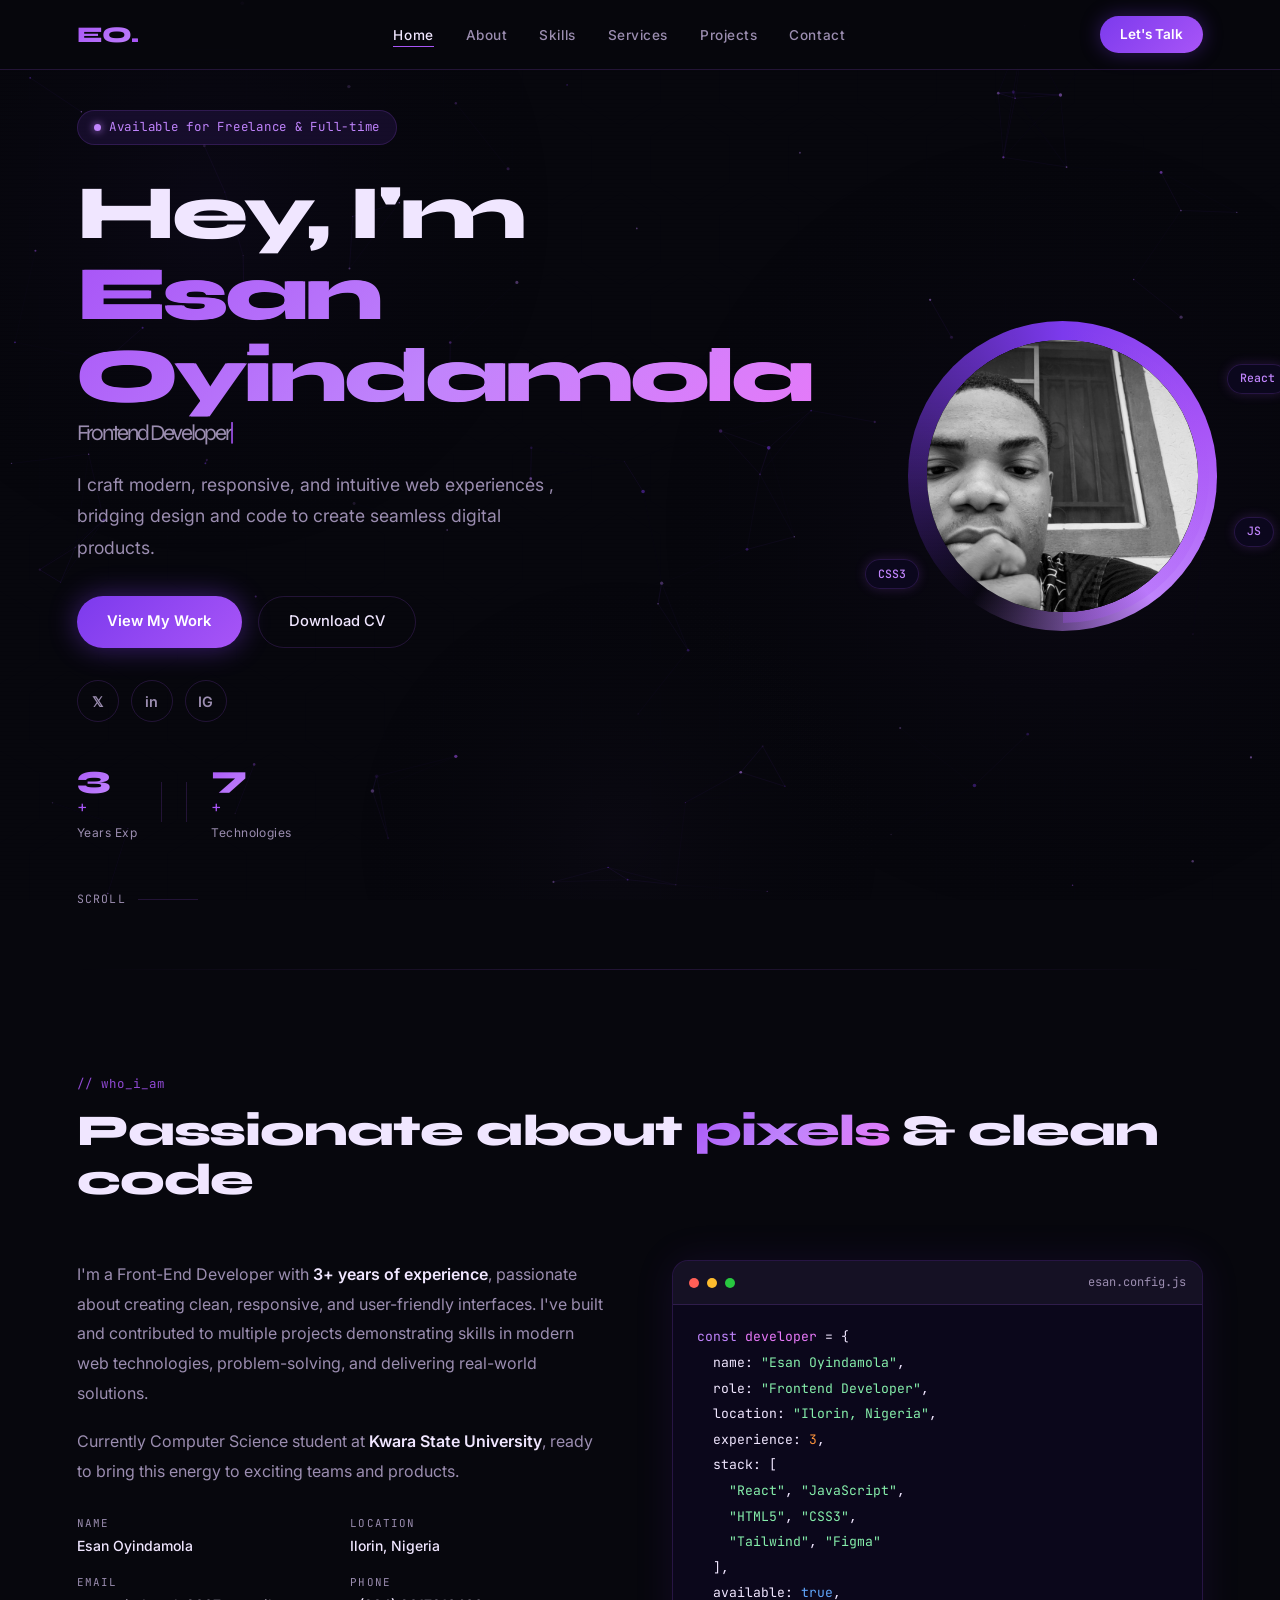
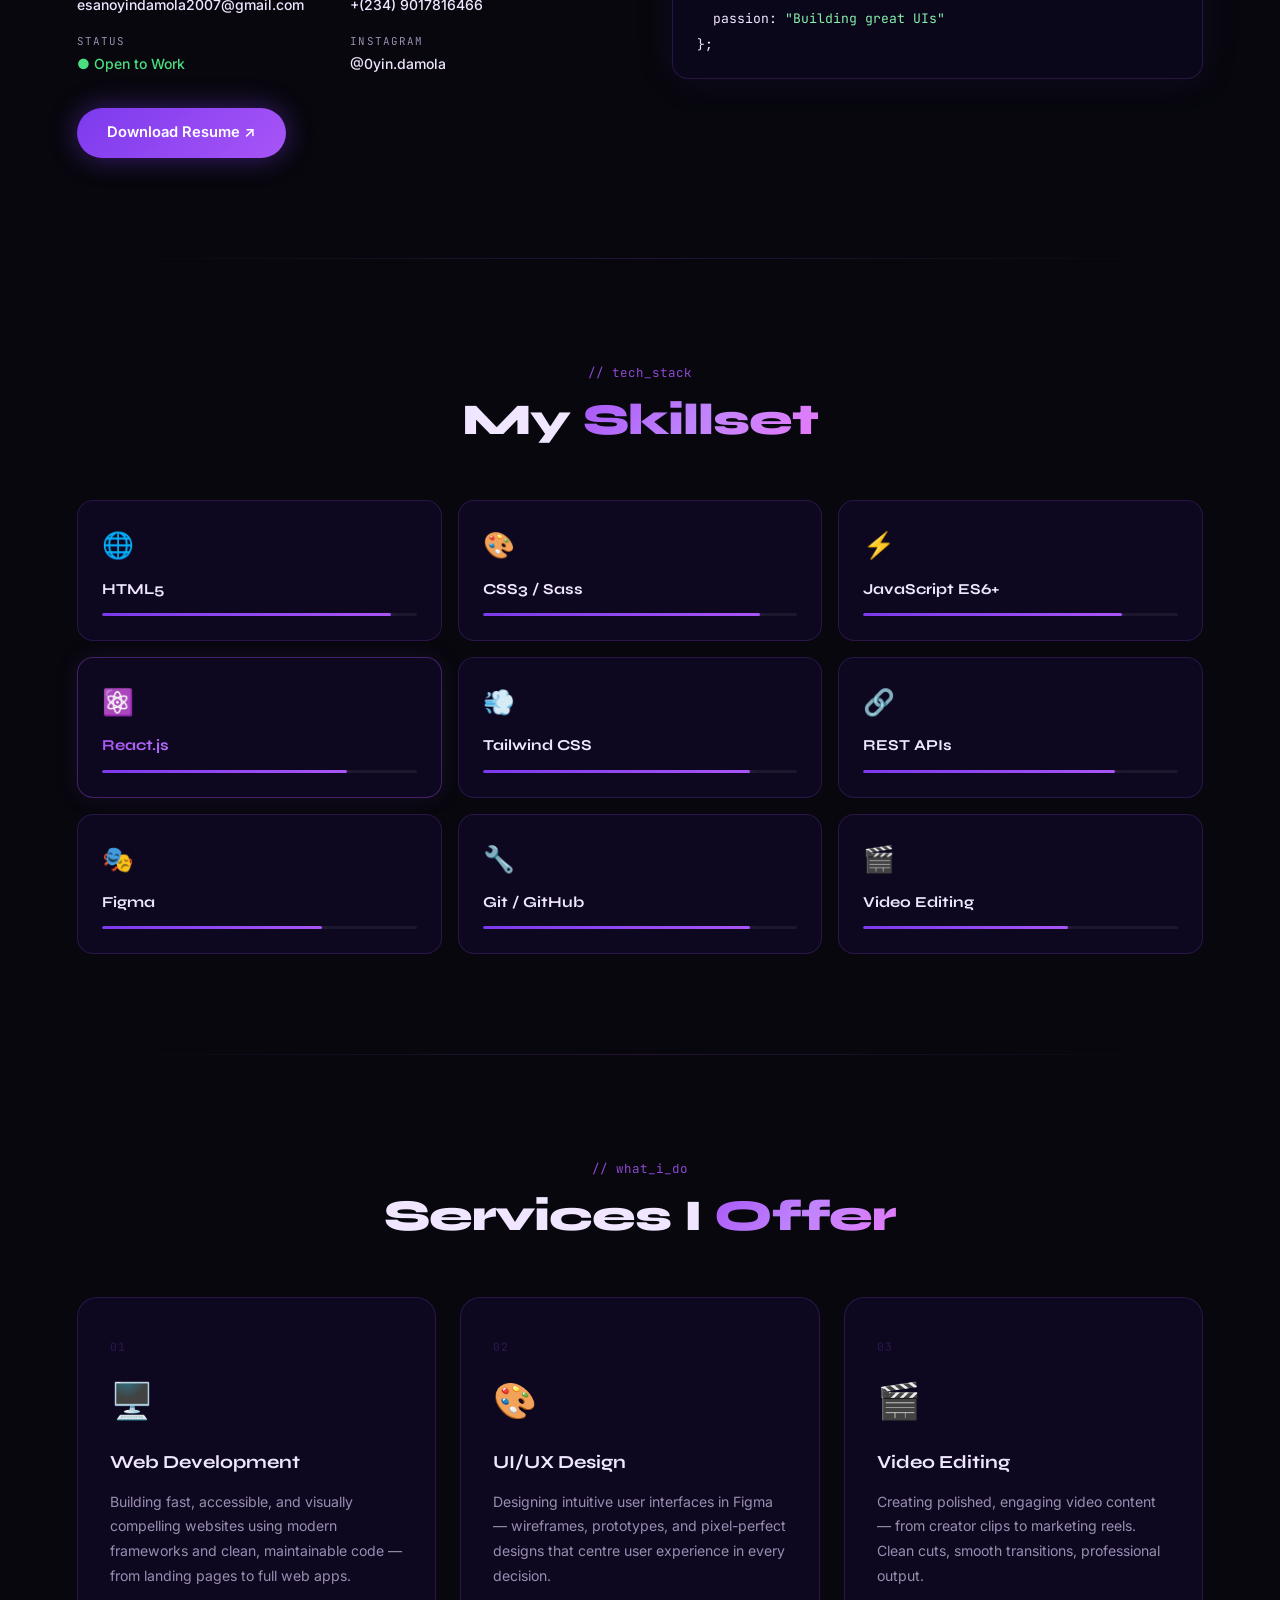
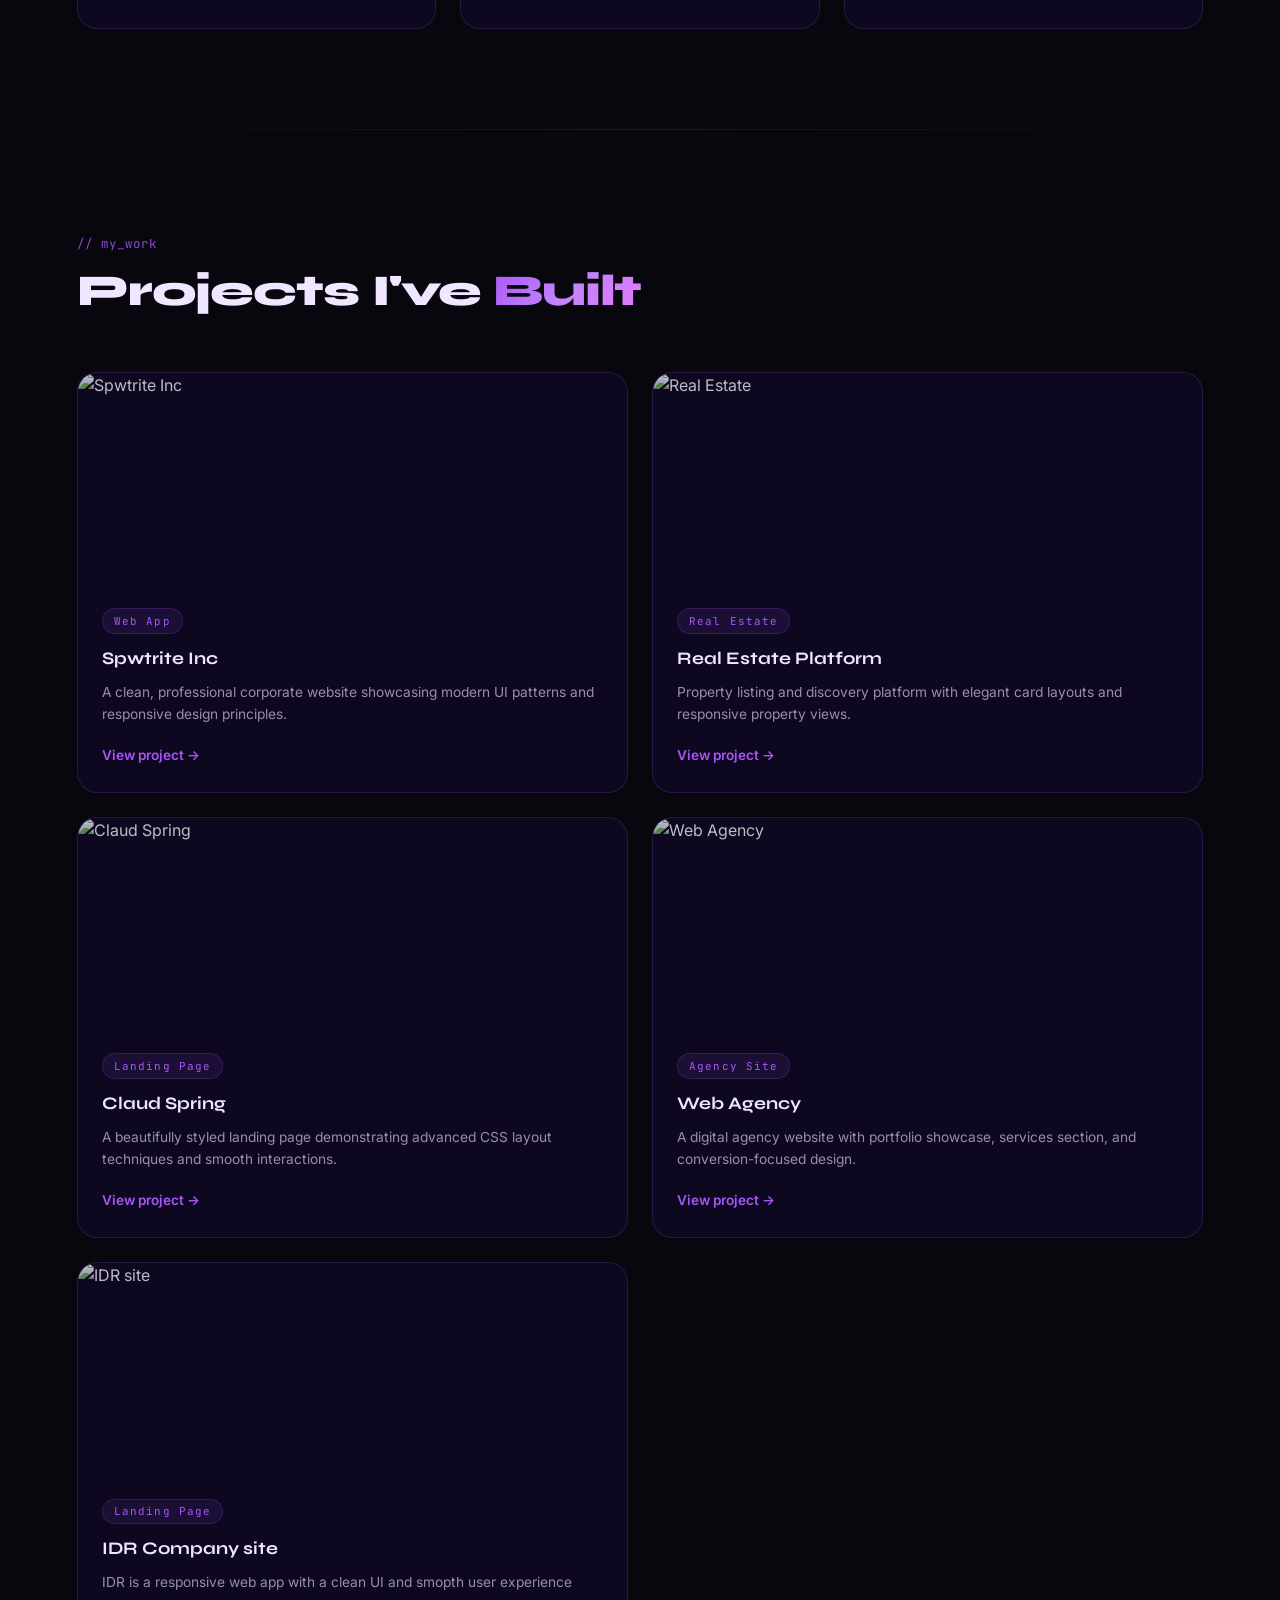
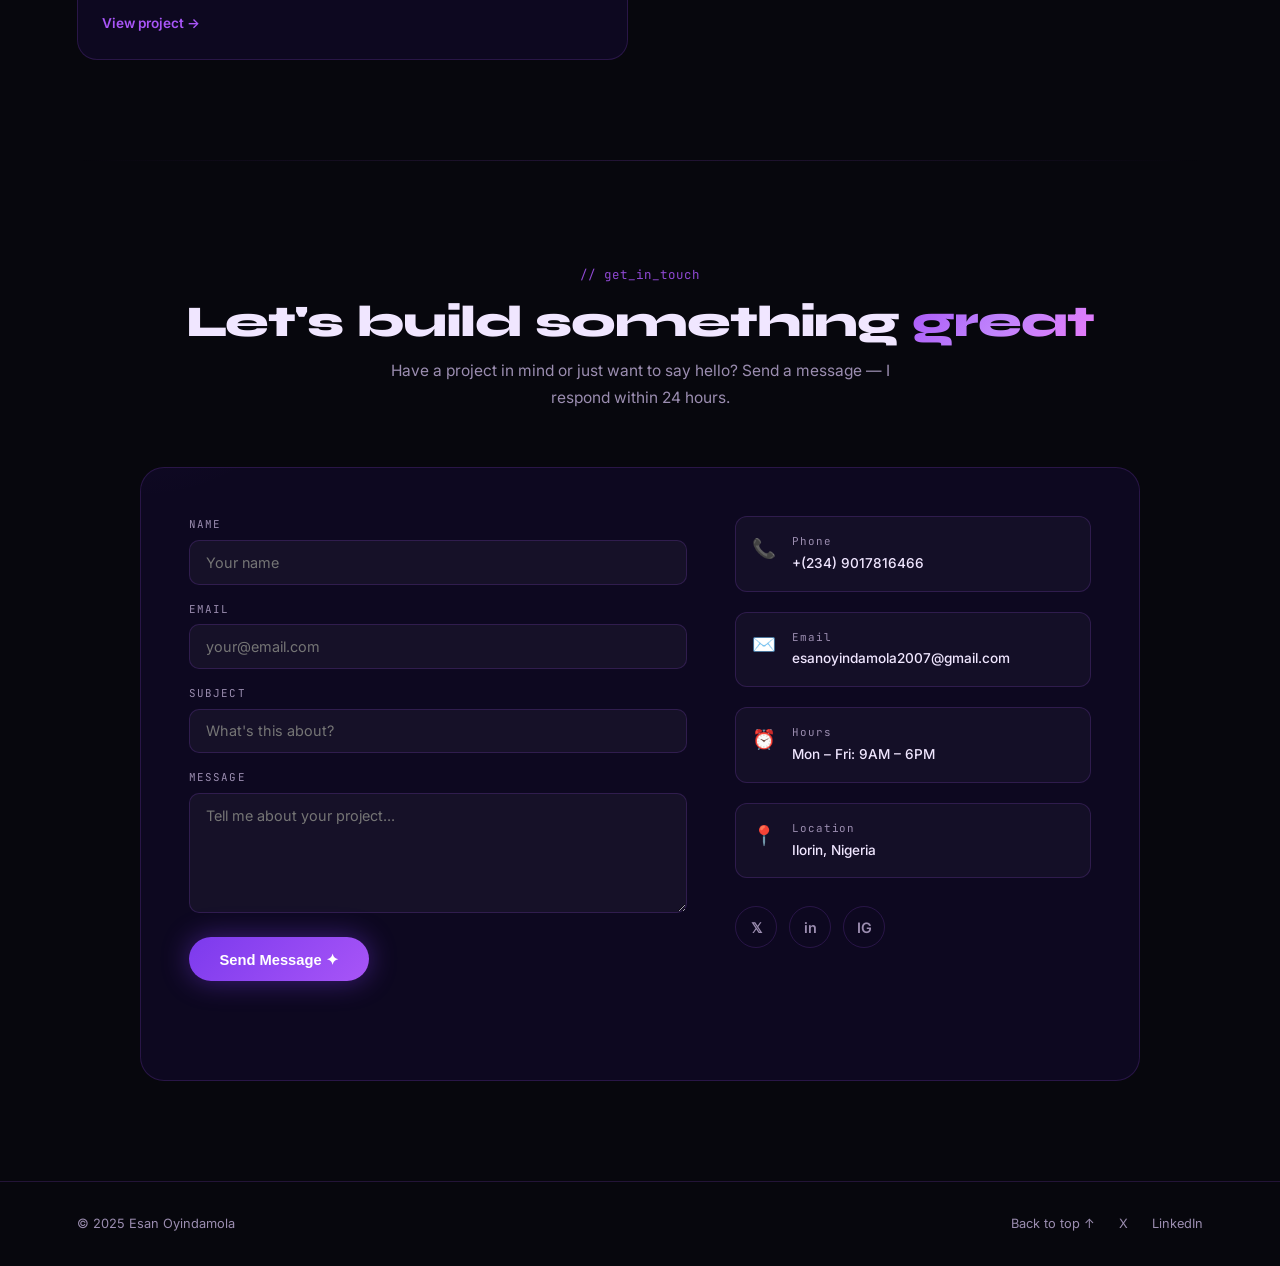
==== index.html @ 91fd8977 "Update CV download link in index.html" ====
<!DOCTYPE html>
<html lang="en">
<head>
  <meta charset="UTF-8" />
  <meta name="viewport" content="width=device-width, initial-scale=1.0, maximum-scale=1.0" />
  <title>Esan Oyindamola — Frontend Developer</title>
  <link rel="preconnect" href="https://fonts.googleapis.com" />
  <link rel="preconnect" href="https://fonts.gstatic.com" crossorigin />
  <link href="https://fonts.googleapis.com/css2?family=Syne:wght@400;600;700;800&family=Inter:wght@300;400;500;600&family=JetBrains+Mono:wght@400;500&display=swap" rel="stylesheet" />
  <link rel="stylesheet" href="style.css" />
</head>
<body>

  <!-- Cursor glow (desktop only) -->
  <div class="cursor-glow" id="cursorGlow"></div>

  <!-- Particle canvas -->
  <canvas id="bg-canvas"></canvas>

  <!-- Scanline overlay -->
  <div class="scanlines" aria-hidden="true"></div>

  <!-- ══ NAV ══ -->
  <nav id="navbar">
    <a href="#home" class="logo">EO<span class="logo-dot">.</span></a>

    <ul class="nav-links" id="navLinks">
      <li><a href="#home"     class="nav-link" data-section="home">Home</a></li>
      <li><a href="#about"    class="nav-link" data-section="about">About</a></li>
      <li><a href="#skills"   class="nav-link" data-section="skills">Skills</a></li>
      <li><a href="#services" class="nav-link" data-section="services">Services</a></li>
      <li><a href="#projects" class="nav-link" data-section="projects">Projects</a></li>
      <li><a href="#contact"  class="nav-link" data-section="contact">Contact</a></li>
    </ul>

    <a href="#contact" class="nav-cta">Let's Talk</a>

    <button class="hamburger" id="hamburger" aria-label="Toggle menu" aria-expanded="false">
      <span class="bar"></span>
      <span class="bar"></span>
      <span class="bar"></span>
    </button>
  </nav>

  <!-- Mobile menu overlay -->
  <div class="mobile-menu" id="mobileMenu" aria-hidden="true">
    <ul>
      <li><a href="#home"     class="mob-link">Home</a></li>
      <li><a href="#about"    class="mob-link">About</a></li>
      <li><a href="#skills"   class="mob-link">Skills</a></li>
      <li><a href="#services" class="mob-link">Services</a></li>
      <li><a href="#projects" class="mob-link">Projects</a></li>
      <li><a href="#contact"  class="mob-link">Contact</a></li>
    </ul>
    <a href="#contact" class="btn-primary mob-cta">Let's Talk →</a>
  </div>

  <!-- ══ HERO ══ -->
  <section id="home">
    <div class="hero-container">

      <div class="hero-left">
        <div class="hero-eyebrow">
          <span class="pulse-dot"></span>
          Available for Freelance &amp; Full-time
        </div>

        <h1 class="hero-name">
          <span class="line-wrap"><span class="slide-in">Hey, I'm</span></span>
          <span class="line-wrap">
            <span class="slide-in delay-1 gradient-text glitch" data-text="Esan Oyindamola">Esan Oyindamola</span>
          </span>
          <span class="line-wrap hero-role">
            <span class="slide-in delay-2">
              <span id="typed"></span><span class="cursor-blink">|</span>
            </span>
          </span>
        </h1>

        <p class="hero-tagline reveal">
          I craft modern, responsive, and intuitive web experiences , bridging design and code to create seamless digital products.
        </p>

        <div class="hero-actions reveal delay-3">
          <a href="#projects" class="btn-primary">View My Work</a>
          <a href="https://drive.google.com/file/d/15FwNfSYb_VCjnUqHUE1DpL2bQEZpuLX1/view?usp=drivesdk" class="btn-ghost" target="_blank" rel="noopener">Download CV</a>
        </div>

        <div class="hero-socials reveal delay-4">
          <a href="https://x.com/OyinDamola_A_?s=09"         target="_blank" rel="noopener" class="social-link" aria-label="X/Twitter">𝕏</a>
          <a href="https://www.linkedin.com/in/esan-oyindamola-5189a22b6" target="_blank" rel="noopener" class="social-link" aria-label="LinkedIn">in</a>
          <a href="https://www.instagram.com/0yin.damola"     target="_blank" rel="noopener" class="social-link" aria-label="Instagram">IG</a>
        </div>

        <div class="hero-stats reveal delay-5">
          <div class="stat"><span class="stat-num" data-target="3">0</span><sup>+</sup><span class="stat-label">Years Exp</span></div>
          <div class="stat-divider"></div>
          <!-- <div class="stat"><span class="stat-num" data-target="4">0</span><sup>+</sup><span class="stat-label">Projects</span></div> -->
          <div class="stat-divider"></div>
          <div class="stat"><span class="stat-num" data-target="7">0</span><sup>+</sup><span class="stat-label">Technologies</span></div>
        </div>
      </div>

      <!-- Photo -->
      <div class="hero-right reveal">
        <div class="photo-frame">
          <div class="ring ring-outer"></div>
          <div class="ring ring-mid"></div>
          <div class="photo-inner">
            <img src="[data-uri]" alt="Esan Oyindamola" class="hero-photo" />
          </div>
          <div class="tech-badge tb-1">React</div>
          <div class="tech-badge tb-2">JS</div>
          <div class="tech-badge tb-3">CSS3</div>
        </div>
      </div>

    </div>

    <div class="scroll-indicator">
      <span>Scroll</span>
      <div class="scroll-line"><div class="scroll-dot"></div></div>
    </div>
  </section>

  <div class="section-divider"></div>

  <!-- ══ ABOUT ══ -->
  <section id="about">
    <div class="section-header reveal">
      <span class="section-tag">// who_i_am</span>
      <h2 class="section-title">Passionate about <span class="gradient-text">pixels</span> &amp; clean code</h2>
    </div>

    <div class="about-grid">
      <div class="about-text reveal">
        <p>I'm a Front-End Developer with <strong>3+ years of experience</strong>, passionate about creating clean, responsive, and user-friendly interfaces. I've built and contributed to multiple projects demonstrating skills in modern web technologies, problem-solving, and delivering real-world solutions.</p>
        <p>Currently Computer Science student at <strong>Kwara State University</strong>, ready to bring this energy to exciting teams and products.</p>

        <div class="about-info-grid">
          <div class="info-item"><span class="info-label">NAME</span><span class="info-val">Esan Oyindamola</span></div>
          <div class="info-item"><span class="info-label">LOCATION</span><span class="info-val">Ilorin, Nigeria</span></div>
          <div class="info-item"><span class="info-label">EMAIL</span><span class="info-val">esanoyindamola2007@gmail.com</span></div>
          <div class="info-item"><span class="info-label">PHONE</span><span class="info-val">+(234) 9017816466</span></div>
          <div class="info-item"><span class="info-label">STATUS</span><span class="info-val available">● Open to Work</span></div>
          <div class="info-item"><span class="info-label">INSTAGRAM</span><span class="info-val">@0yin.damola</span></div>
        </div>

        <a href="https://drive.google.com/file/d/1UHfOCtt5PDgpLopf2ZvV9UF3SVBB6_G1/view?usp=drivesdk" class="btn-primary" target="_blank" rel="noopener" style="margin-top:2rem;display:inline-flex;">Download Resume ↗</a>
      </div>

      <div class="about-visual reveal delay-2">
        <div class="code-card">
          <div class="code-header">
            <span class="dot red"></span><span class="dot yellow"></span><span class="dot green"></span>
            <span class="code-filename">esan.config.js</span>
          </div>
          <pre class="code-body"><code><span class="c-kw">const</span> <span class="c-var">developer</span> = {
  <span class="c-key">name</span>: <span class="c-str">"Esan Oyindamola"</span>,
  <span class="c-key">role</span>: <span class="c-str">"Frontend Developer"</span>,
  <span class="c-key">location</span>: <span class="c-str">"Ilorin, Nigeria"</span>,
  <span class="c-key">experience</span>: <span class="c-num">3</span>,
  <span class="c-key">stack</span>: [
    <span class="c-str">"React"</span>, <span class="c-str">"JavaScript"</span>,
    <span class="c-str">"HTML5"</span>, <span class="c-str">"CSS3"</span>,
    <span class="c-str">"Tailwind"</span>, <span class="c-str">"Figma"</span>
  ],
  <span class="c-key">available</span>: <span class="c-bool">true</span>,
  <span class="c-key">passion</span>: <span class="c-str">"Building great UIs"</span>
};</code></pre>
        </div>
      </div>
    </div>
  </section>

  <div class="section-divider"></div>

  <!-- ══ SKILLS ══ -->
  <section id="skills">
    <div class="section-header reveal" style="text-align:center;">
      <span class="section-tag">// tech_stack</span>
      <h2 class="section-title">My <span class="gradient-text">Skillset</span></h2>
    </div>

    <div class="skills-grid">
      <div class="skill-card reveal" data-delay="0">
        <div class="skill-icon-wrap">🌐</div>
        <div class="skill-name">HTML5</div>
        <div class="skill-bar-wrap"><div class="skill-bar" data-pct="92"></div></div>
      </div>
      <div class="skill-card reveal" data-delay="1">
        <div class="skill-icon-wrap">🎨</div>
        <div class="skill-name">CSS3 / Sass</div>
        <div class="skill-bar-wrap"><div class="skill-bar" data-pct="88"></div></div>
      </div>
      <div class="skill-card reveal" data-delay="2">
        <div class="skill-icon-wrap">⚡</div>
        <div class="skill-name">JavaScript ES6+</div>
        <div class="skill-bar-wrap"><div class="skill-bar" data-pct="82"></div></div>
      </div>
      <div class="skill-card reveal featured-skill" data-delay="3">
        <div class="skill-icon-wrap">⚛️</div>
        <div class="skill-name gradient-text">React.js</div>
        <div class="skill-bar-wrap"><div class="skill-bar" data-pct="78"></div></div>
      </div>
      <div class="skill-card reveal" data-delay="4">
        <div class="skill-icon-wrap">💨</div>
        <div class="skill-name">Tailwind CSS</div>
        <div class="skill-bar-wrap"><div class="skill-bar" data-pct="85"></div></div>
      </div>
      <div class="skill-card reveal" data-delay="5">
        <div class="skill-icon-wrap">🔗</div>
        <div class="skill-name">REST APIs</div>
        <div class="skill-bar-wrap"><div class="skill-bar" data-pct="80"></div></div>
      </div>
      <div class="skill-card reveal" data-delay="6">
        <div class="skill-icon-wrap">🎭</div>
        <div class="skill-name">Figma</div>
        <div class="skill-bar-wrap"><div class="skill-bar" data-pct="70"></div></div>
      </div>
      <div class="skill-card reveal" data-delay="7">
        <div class="skill-icon-wrap">🔧</div>
        <div class="skill-name">Git / GitHub</div>
        <div class="skill-bar-wrap"><div class="skill-bar" data-pct="85"></div></div>
      </div>
      <div class="skill-card reveal" data-delay="8">
        <div class="skill-icon-wrap">🎬</div>
        <div class="skill-name">Video Editing</div>
        <div class="skill-bar-wrap"><div class="skill-bar" data-pct="65"></div></div>
      </div>
    </div>
  </section>

  <div class="section-divider"></div>

  <!-- ══ SERVICES ══ -->
  <section id="services">
    <div class="section-header reveal" style="text-align:center;">
      <span class="section-tag">// what_i_do</span>
      <h2 class="section-title">Services I <span class="gradient-text">Offer</span></h2>
    </div>

    <div class="services-grid">
      <div class="service-card reveal">
        <div class="service-num">01</div>
        <div class="service-icon">🖥️</div>
        <h3>Web Development</h3>
        <p>Building fast, accessible, and visually compelling websites using modern frameworks and clean, maintainable code — from landing pages to full web apps.</p>
        <div class="service-line"></div>
      </div>
      <div class="service-card reveal delay-1">
        <div class="service-num">02</div>
        <div class="service-icon">🎨</div>
        <h3>UI/UX Design</h3>
        <p>Designing intuitive user interfaces in Figma — wireframes, prototypes, and pixel-perfect designs that centre user experience in every decision.</p>
        <div class="service-line"></div>
      </div>
      <div class="service-card reveal delay-2">
        <div class="service-num">03</div>
        <div class="service-icon">🎬</div>
        <h3>Video Editing</h3>
        <p>Creating polished, engaging video content — from creator clips to marketing reels. Clean cuts, smooth transitions, professional output.</p>
        <div class="service-line"></div>
      </div>
    </div>
  </section>

  <div class="section-divider"></div>

  <!-- ══ PROJECTS ══ -->
  <section id="projects">
    <div class="section-header reveal">
      <span class="section-tag">// my_work</span>
      <h2 class="section-title">Projects I've <span class="gradient-text">Built</span></h2>
    </div>

    <div class="projects-grid">
      <div class="project-card reveal">
        <div class="project-img-wrap">
          <img src="https://esanoyindamola-me.vercel.app/assests/projec1.png" alt="Spwtrite Inc" loading="lazy" />
          <div class="project-overlay">
            <a href="https://spwtrite-inc-fq8q.vercel.app/" target="_blank" rel="noopener" class="overlay-btn">View Live ↗</a>
          </div>
        </div>
        <div class="project-body">
          <span class="project-tag">Web App</span>
          <h3>Spwtrite Inc</h3>
          <p>A clean, professional corporate website showcasing modern UI patterns and responsive design principles.</p>
          <a href="https://spwtrite-inc-fq8q.vercel.app/" target="_blank" rel="noopener" class="project-link">View project →</a>
        </div>
      </div>

      <div class="project-card reveal delay-1">
        <div class="project-img-wrap">
          <img src="https://esanoyindamola-me.vercel.app/assests/projecr2.png" alt="Real Estate" loading="lazy" />
          <div class="project-overlay">
            <a href="https://realestate-lac-delta.vercel.app/" target="_blank" rel="noopener" class="overlay-btn">View Live ↗</a>
          </div>
        </div>
        <div class="project-body">
          <span class="project-tag">Real Estate</span>
          <h3>Real Estate Platform</h3>
          <p>Property listing and discovery platform with elegant card layouts and responsive property views.</p>
          <a href="https://realestate-lac-delta.vercel.app/" target="_blank" rel="noopener" class="project-link">View project →</a>
        </div>
      </div>

      <div class="project-card reveal">
        <div class="project-img-wrap">
          <img src="https://esanoyindamola-me.vercel.app/assests/project3.png" alt="Claud Spring" loading="lazy" />
          <div class="project-overlay">
            <a href="https://claud-spring.vercel.app/" target="_blank" rel="noopener" class="overlay-btn">View Live ↗</a>
          </div>
        </div>
        <div class="project-body">
          <span class="project-tag">Landing Page</span>
          <h3>Claud Spring</h3>
          <p>A beautifully styled landing page demonstrating advanced CSS layout techniques and smooth interactions.</p>
          <a href="https://claud-spring.vercel.app/" target="_blank" rel="noopener" class="project-link">View project →</a>
        </div>
      </div>

      <div class="project-card reveal delay-1">
        <div class="project-img-wrap">
          <img src="https://esanoyindamola-me.vercel.app/assests/project4.png" alt="Web Agency" loading="lazy" />
          <div class="project-overlay">
            <a href="https://web-agency-dev.vercel.app/" target="_blank" rel="noopener" class="overlay-btn">View Live ↗</a>
          </div>
        </div>
        <div class="project-body">
          <span class="project-tag">Agency Site</span>
          <h3>Web Agency</h3>
          <p>A digital agency website with portfolio showcase, services section, and conversion-focused design.</p>
          <a href="https://web-agency-dev.vercel.app/" target="_blank" rel="noopener" class="project-link">View project →</a>
        </div>
      </div>

         <div class="project-card reveal">
        <div class="project-img-wrap">
          <img src="https://esanoyindamola-me.vercel.app/assests/project5.png" alt="IDR site" loading="lazy" />
          <div class="project-overlay">
            <a href="https://idr-site-three.vercel.app/" target="_blank" rel="noopener" class="overlay-btn">View Live ↗</a>
          </div>
        </div>
        <div class="project-body">
          <span class="project-tag">Landing Page</span>
          <h3>IDR Company site</h3>
          <p>IDR is a responsive web app with a clean UI and smopth user experience</p>
          <a href="https://idr-site-three.vercel.app/" target="_blank" rel="noopener" class="project-link">View project →</a>
        </div>
      </div>
    </div>
  </section>

  <div class="section-divider"></div>

  <!-- ══ CONTACT ══ -->
  <section id="contact">
    <div class="contact-wrap">
      <div class="section-header reveal" style="text-align:center;">
        <span class="section-tag">// get_in_touch</span>
        <h2 class="section-title">Let's build something <span class="gradient-text">great</span></h2>
        <p class="section-sub">Have a project in mind or just want to say hello? Send a message — I respond within 24 hours.</p>
      </div>

      <div class="contact-grid reveal">
        <form id="contactForm" class="contact-form-wrap" novalidate>

          <div class="form-group">
            <label for="c-name">NAME</label>
            <input id="c-name" name="name" type="text" placeholder="Your name" required />
          </div>
          <div class="form-group">
            <label for="c-email">EMAIL</label>
            <input id="c-email" name="email" type="email" placeholder="your@email.com" required />
          </div>
          <div class="form-group">
            <label for="c-subject">SUBJECT</label>
            <input id="c-subject" name="subject" type="text" placeholder="What's this about?" />
          </div>
          <div class="form-group">
            <label for="c-msg">MESSAGE</label>
            <textarea id="c-msg" name="message" placeholder="Tell me about your project..." required></textarea>
          </div>
          <button type="submit" class="btn-primary send-btn" id="sendBtn">Send Message ✦</button>
          <p class="form-status" id="formStatus" aria-live="polite"></p>
        </form>

        <div class="contact-info-wrap">
          <div class="contact-item">
            <div class="contact-icon">📞</div>
            <div><span class="ci-label">Phone</span><span class="ci-val">+(234) 9017816466</span></div>
          </div>
          <div class="contact-item">
            <div class="contact-icon">✉️</div>
            <div><span class="ci-label">Email</span><span class="ci-val">esanoyindamola2007@gmail.com</span></div>
          </div>
          <div class="contact-item">
            <div class="contact-icon">⏰</div>
            <div><span class="ci-label">Hours</span><span class="ci-val">Mon – Fri: 9AM – 6PM</span></div>
          </div>
          <div class="contact-item">
            <div class="contact-icon">📍</div>
            <div><span class="ci-label">Location</span><span class="ci-val">Ilorin, Nigeria</span></div>
          </div>

          <div class="contact-socials">
            <a href="https://x.com/OyinDamola_A_?s=09"         target="_blank" rel="noopener" class="social-link">𝕏</a>
            <a href="https://www.linkedin.com/in/esan-oyindamola-5189a22b6" target="_blank" rel="noopener" class="social-link">in</a>
            <a href="https://www.instagram.com/0yin.damola"     target="_blank" rel="noopener" class="social-link">IG</a>
          </div>
        </div>
      </div>
    </div>
  </section>

  <!-- ══ FOOTER ══ -->
  <footer>
    <p class="footer-copy">© 2025 Esan Oyindamola</p>
    <div class="footer-links">
      <a href="#home">Back to top ↑</a>
      <a href="https://x.com/OyinDamola_A_?s=09" target="_blank" rel="noopener">X</a>
      <a href="https://www.linkedin.com/in/esan-oyindamola-5189a22b6" target="_blank" rel="noopener">LinkedIn</a>
    </div>
  </footer>

  <script src="app.js"></script>

  <!-- EmailJS -->
  <script src="https://cdn.jsdelivr.net/npm/@emailjs/browser@4/dist/email.min.js"></script>
  <script>
    emailjs.init('TqVV8-10M2f_ipko0');

    document.getElementById('contactForm').addEventListener('submit', async function(e) {
      e.preventDefault();

      const btn    = document.getElementById('sendBtn');
      const status = document.getElementById('formStatus');

      const name    = this.querySelector('[name="name"]').value.trim();
      const email   = this.querySelector('[name="email"]').value.trim();
      const subject = this.querySelector('[name="subject"]').value.trim();
      const message = this.querySelector('[name="message"]').value.trim();

      if (!name || !email || !message) {
        status.textContent = 'Please fill in your name, email, and message.';
        status.style.color = '#f87171';
        return;
      }

      btn.textContent = 'Sending...';
      btn.disabled = true;
      status.textContent = '';

      try {
        await emailjs.send('service_843yd1m', 'template_bbz9e2z', {
          from_name:  name,
          from_email: email,
          subject:    subject || 'No subject',
          message:    message,
          reply_to:   email,
        });

        btn.textContent = 'Sent \u2713';
        btn.style.background = 'linear-gradient(135deg, #16a34a, #15803d)';
        btn.style.boxShadow  = '0 0 20px rgba(22,163,74,0.4)';
        status.textContent = 'Message sent! I will get back to you within 24 hours.';
        status.style.color = '#4ade80';
        this.reset();

      } catch (err) {
        console.error(err);
        btn.textContent = 'Send Message';
        btn.disabled = false;
        status.textContent = 'Failed to send. Please email me directly at esanoyindamola2007@gmail.com';
        status.style.color = '#f87171';
      }
    });
  </script>
</body>
</html>
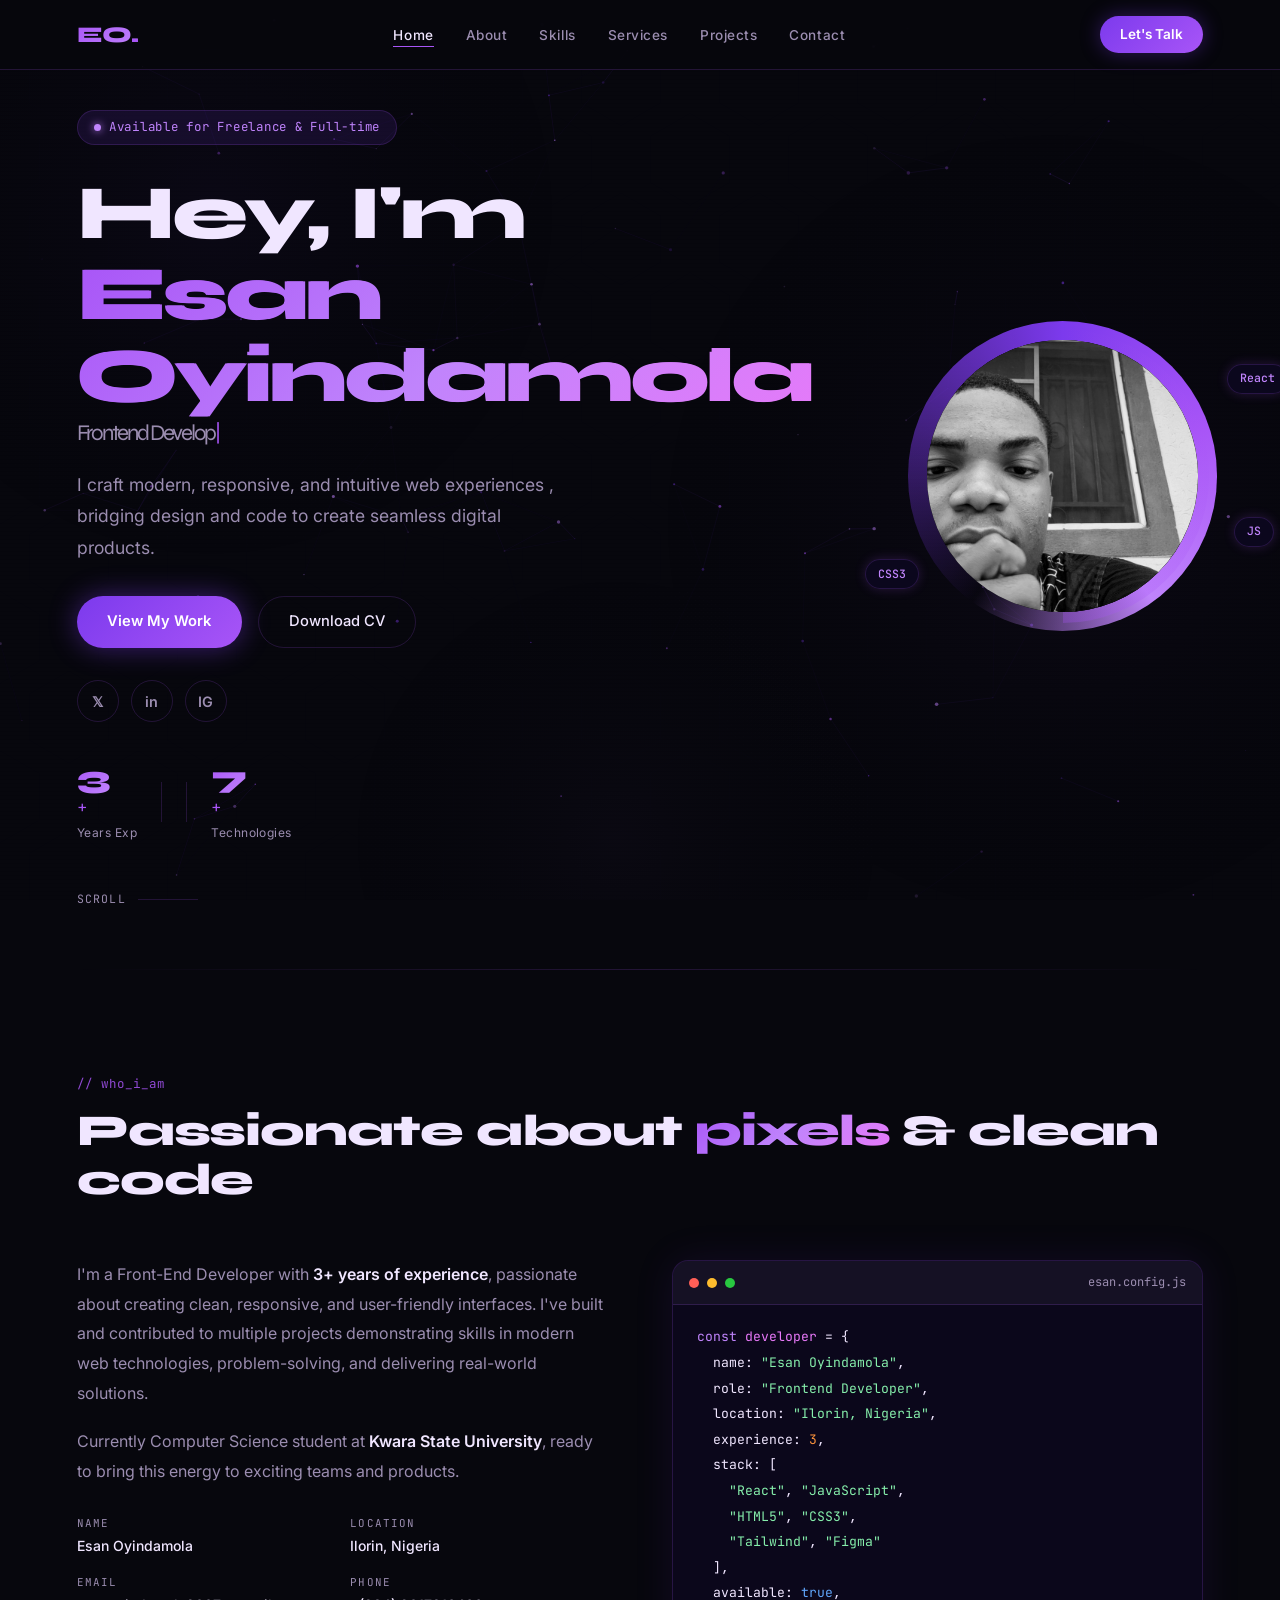
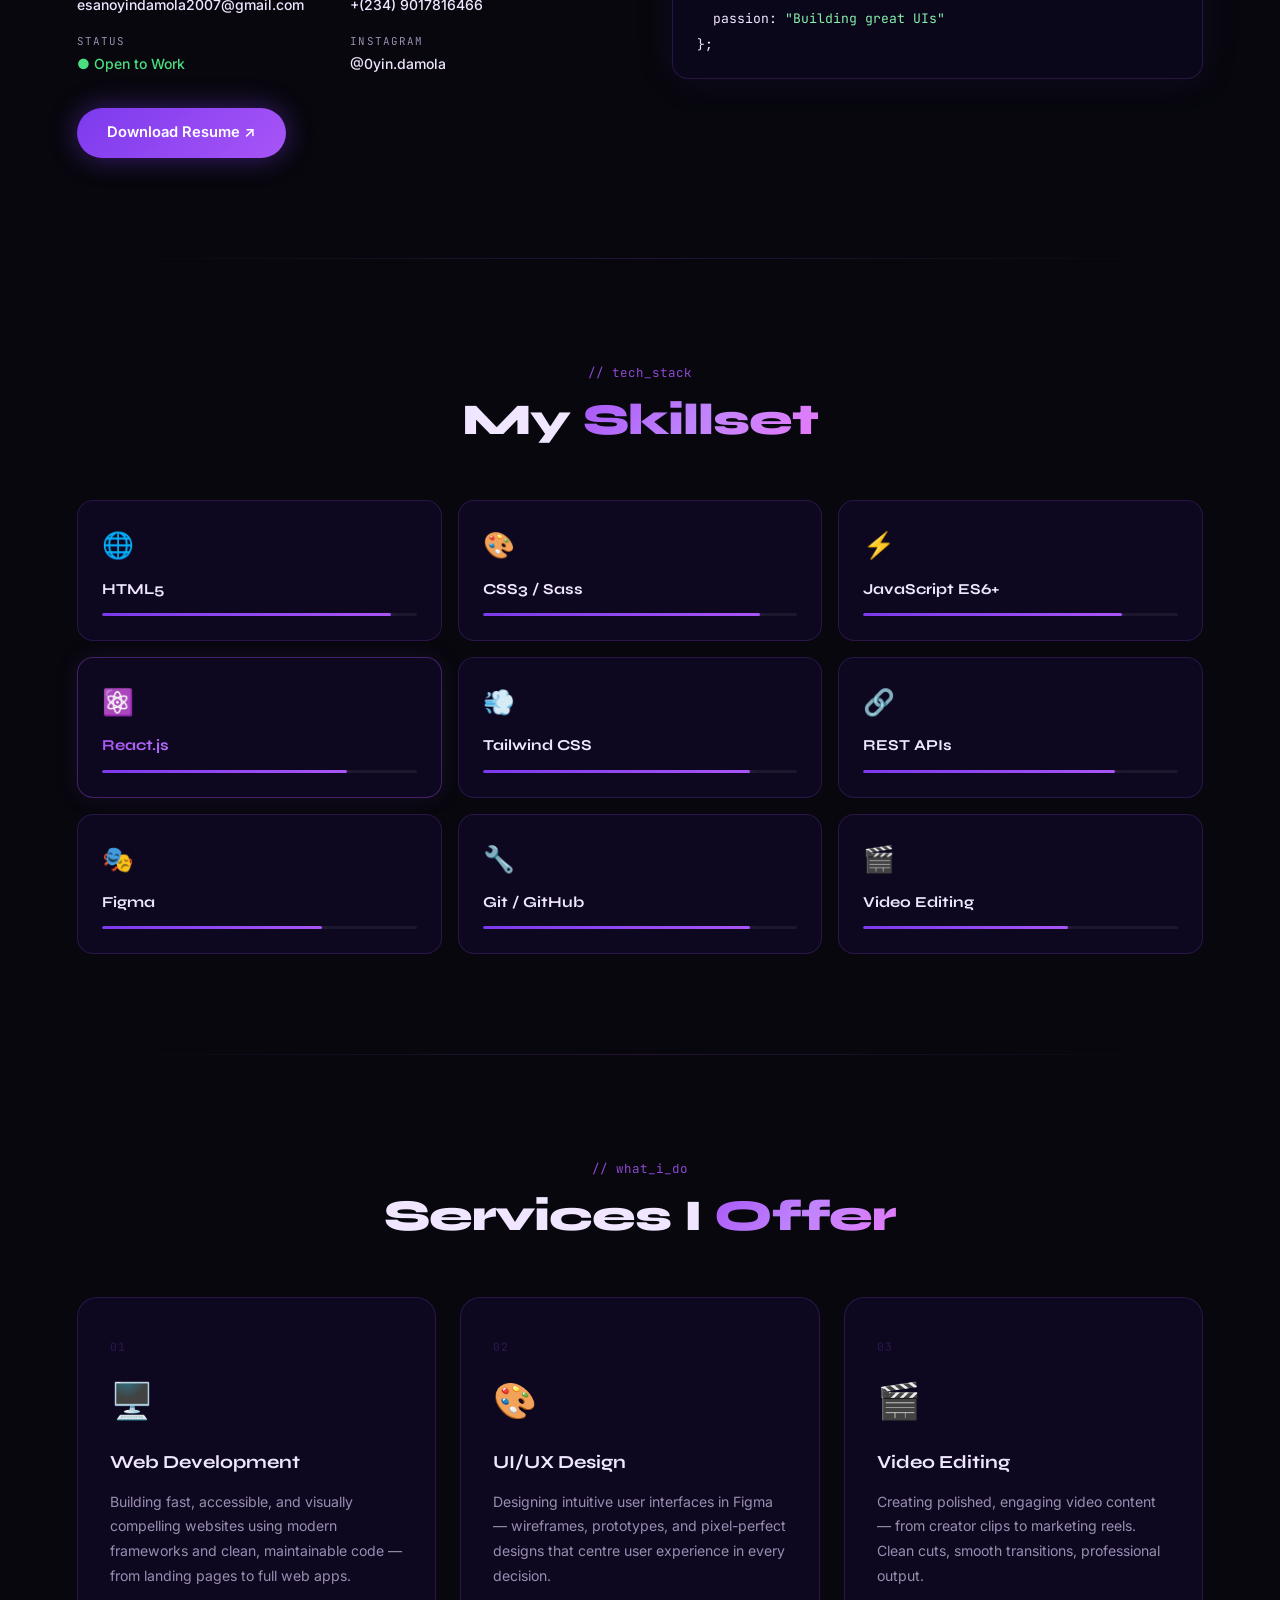
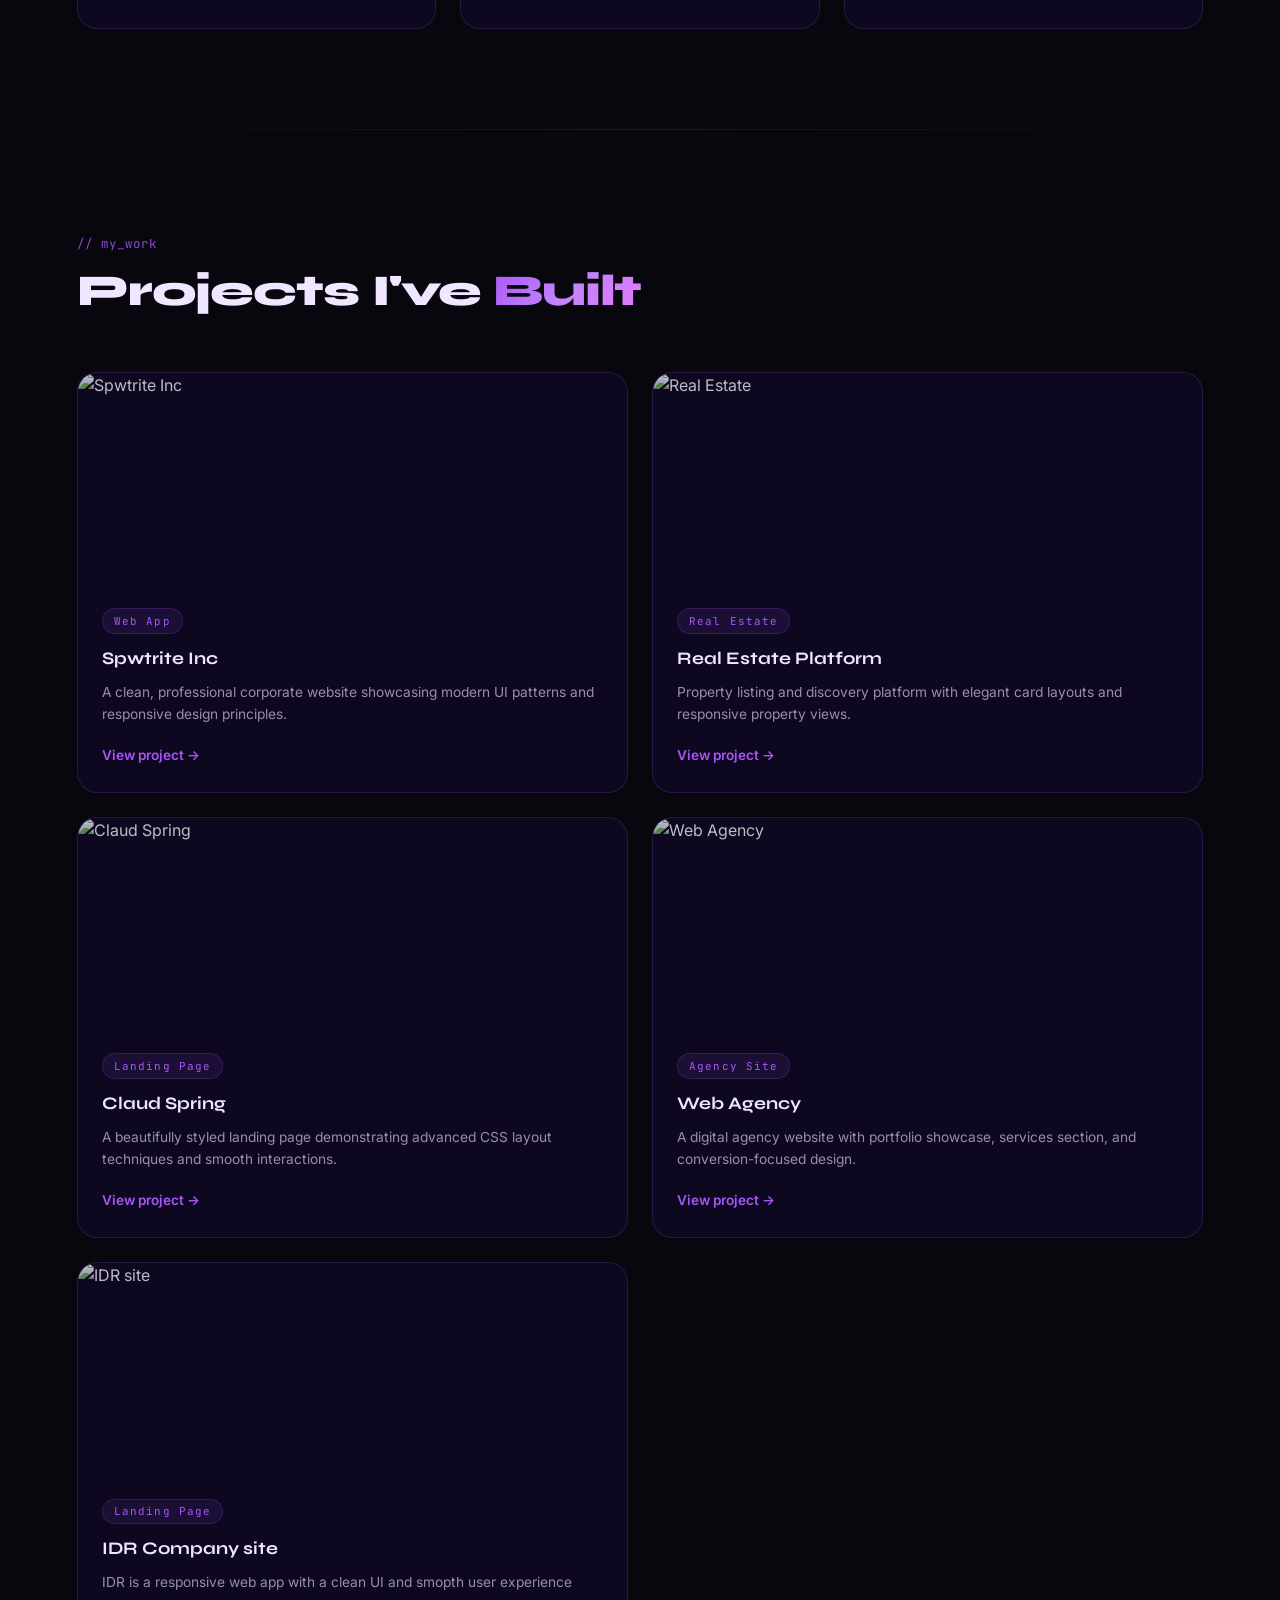
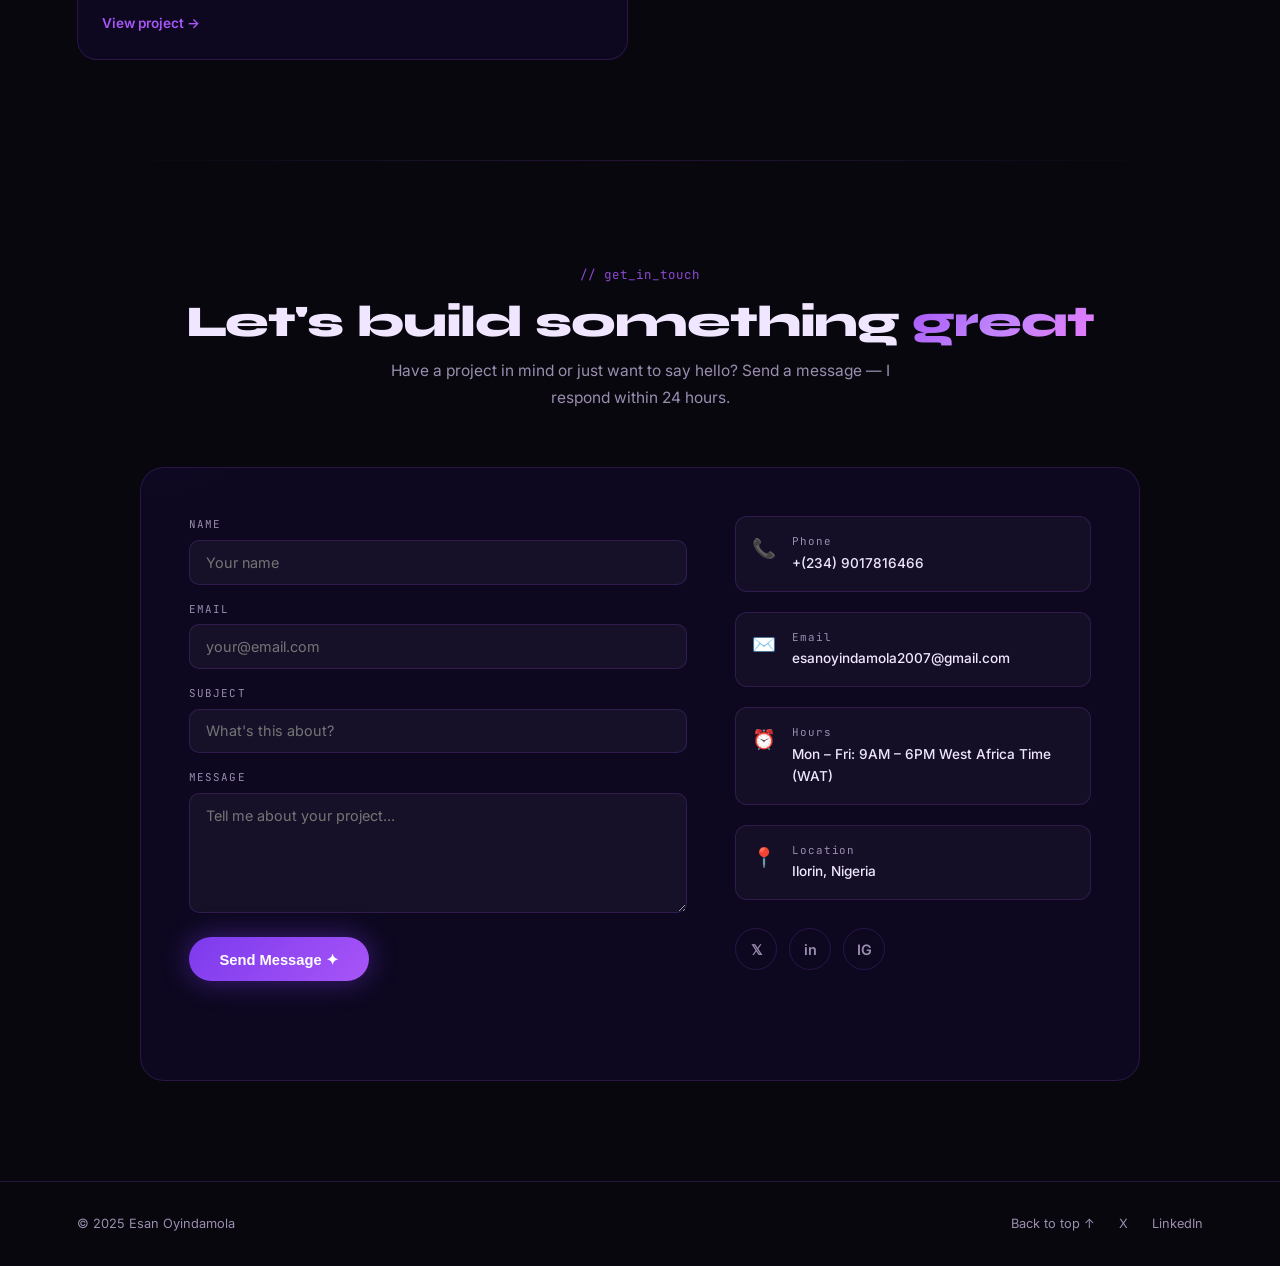
==== commit 6673db7f: "Add time zone to business hours in contact info Updated business hours to include time zone informat" ====
--- a/index.html
+++ b/index.html
@@ -397,7 +397,7 @@
           </div>
           <div class="contact-item">
             <div class="contact-icon">⏰</div>
-            <div><span class="ci-label">Hours</span><span class="ci-val">Mon – Fri: 9AM – 6PM</span></div>
+            <div><span class="ci-label">Hours</span><span class="ci-val">Mon – Fri: 9AM – 6PM West Africa Time (WAT)</span></div>
           </div>
           <div class="contact-item">
             <div class="contact-icon">📍</div>
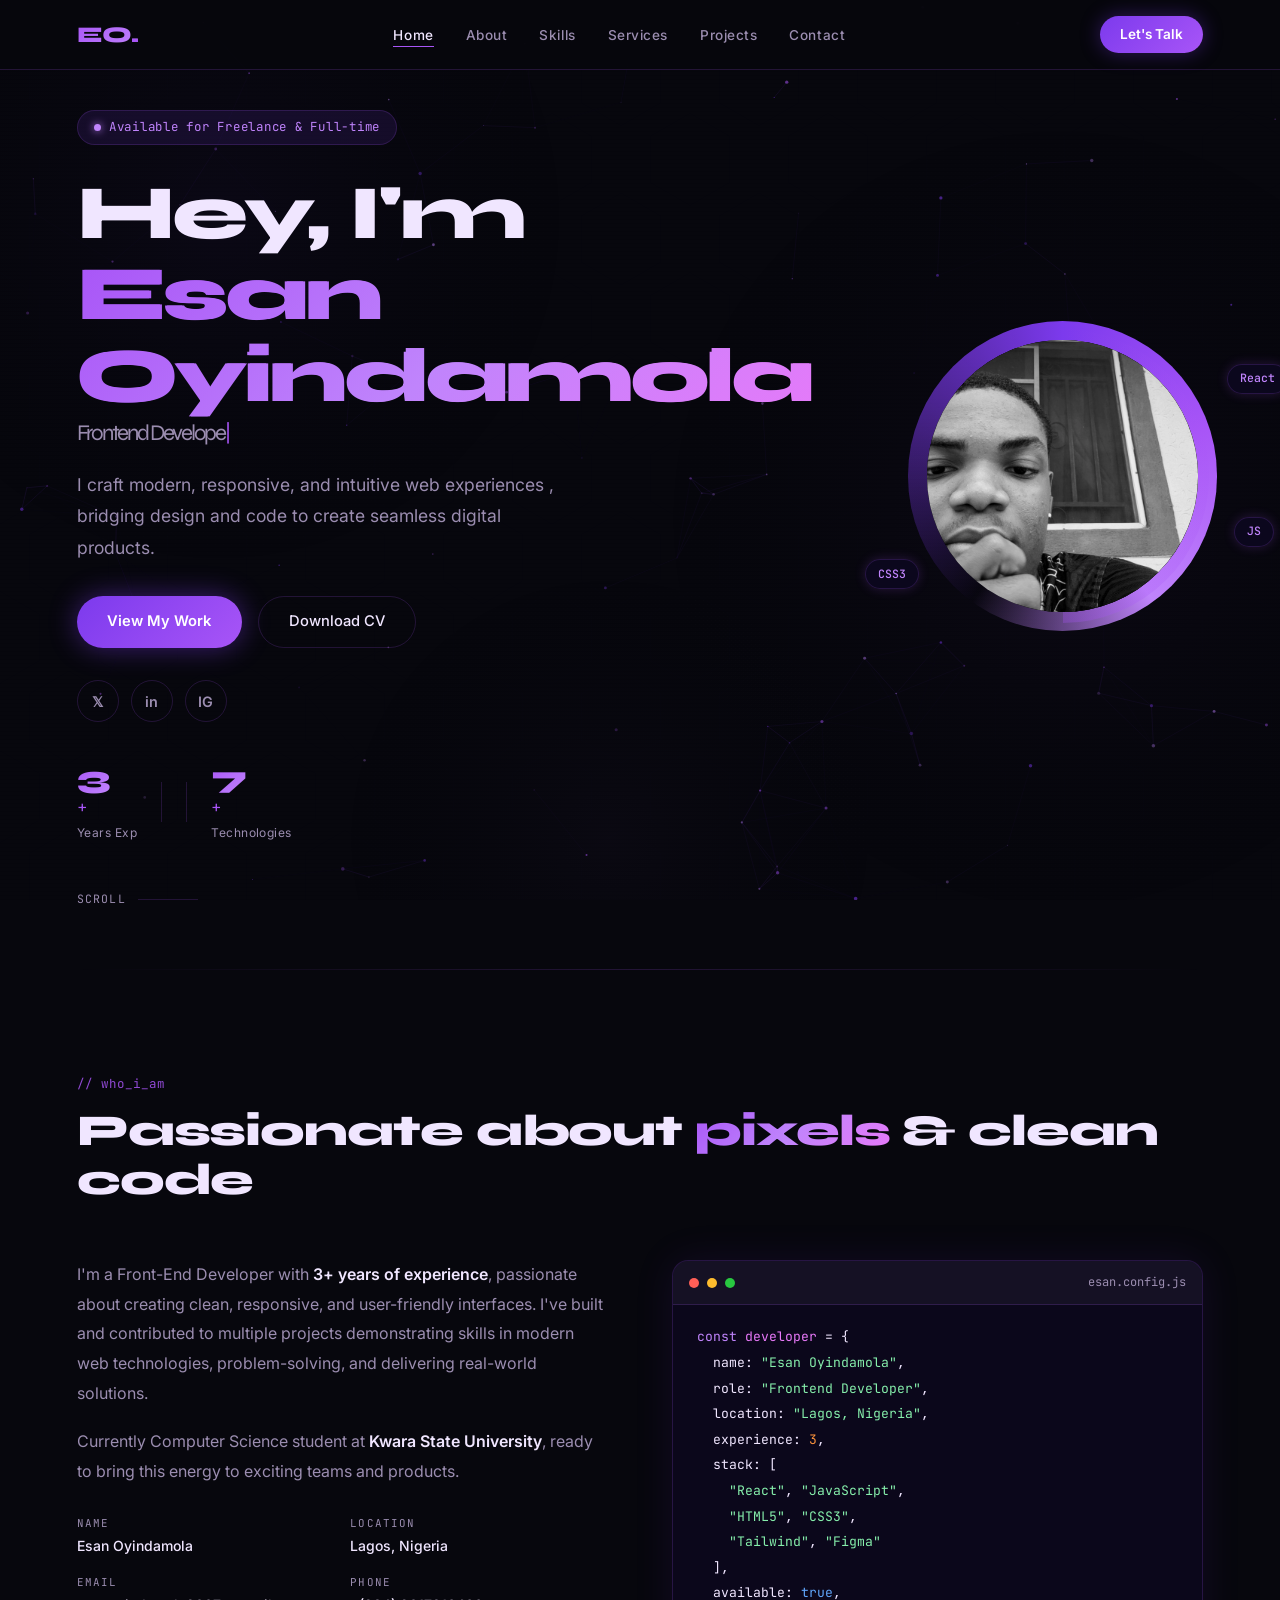
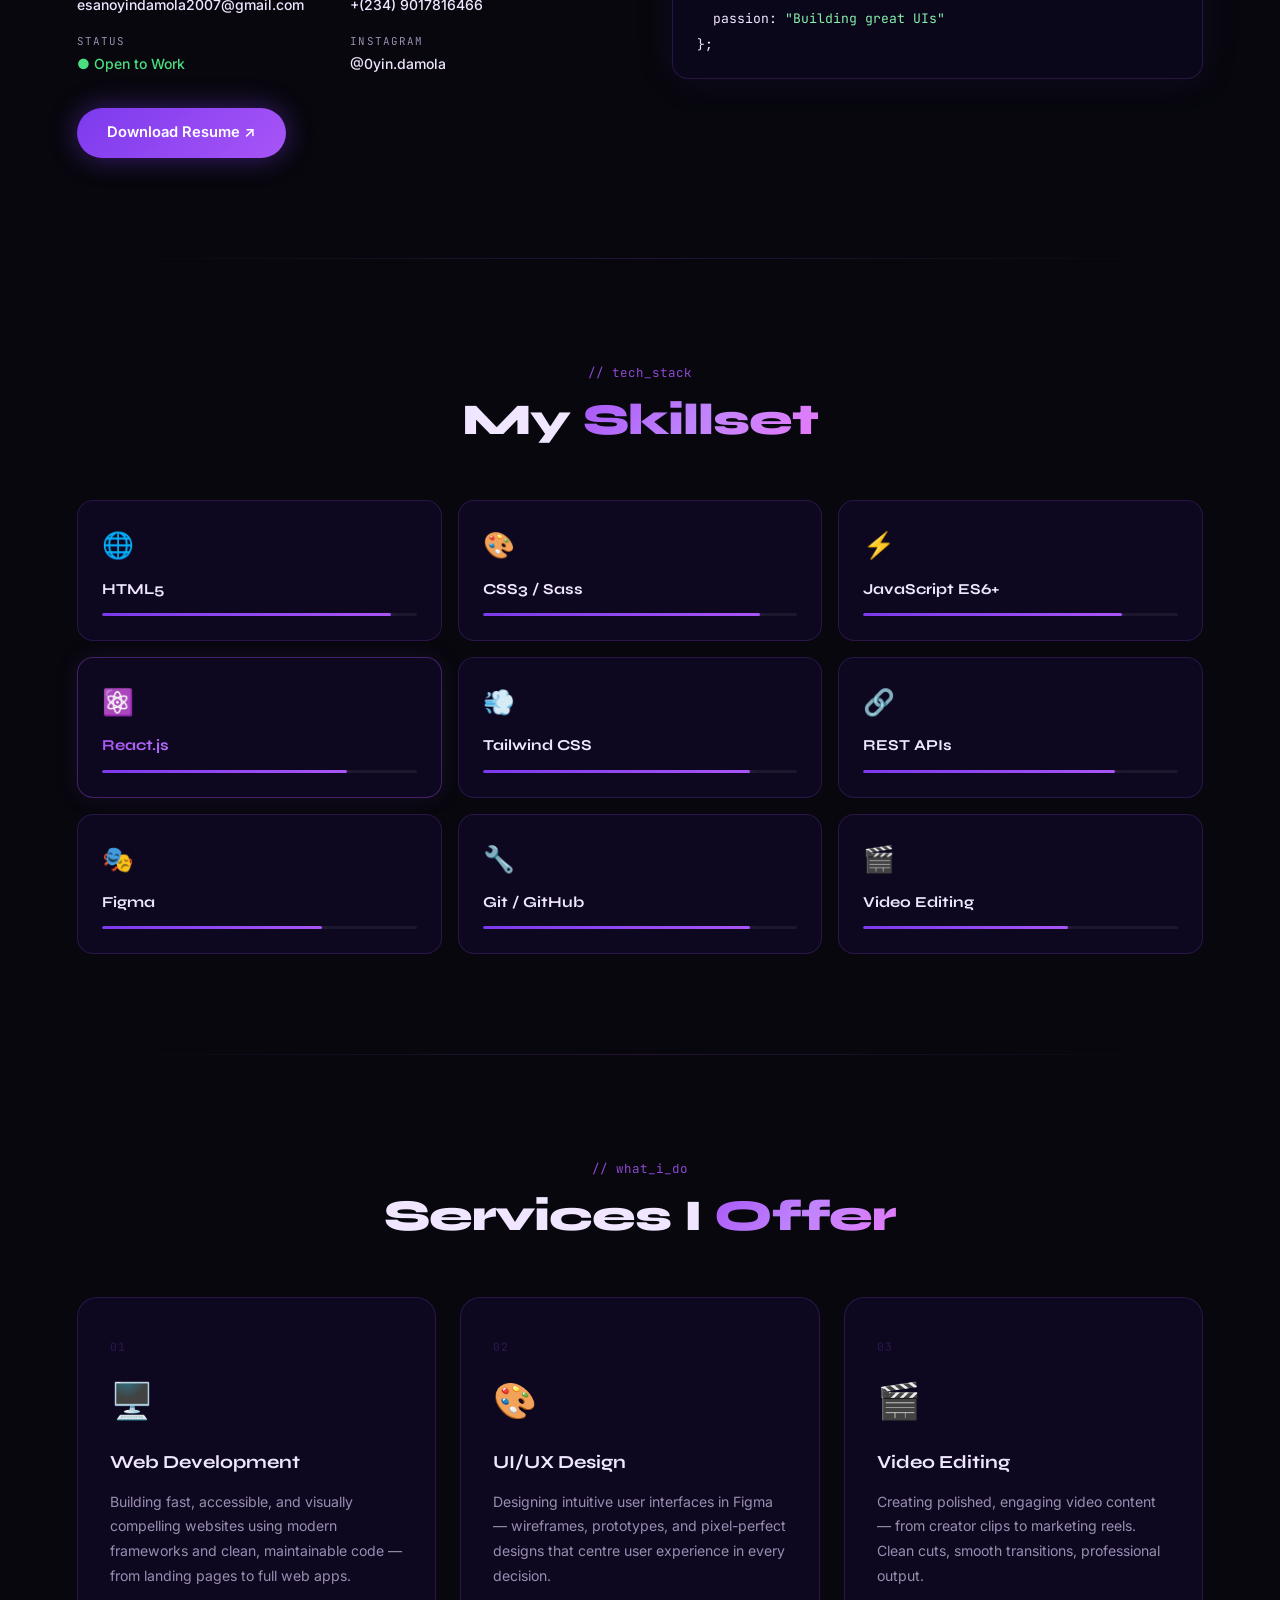
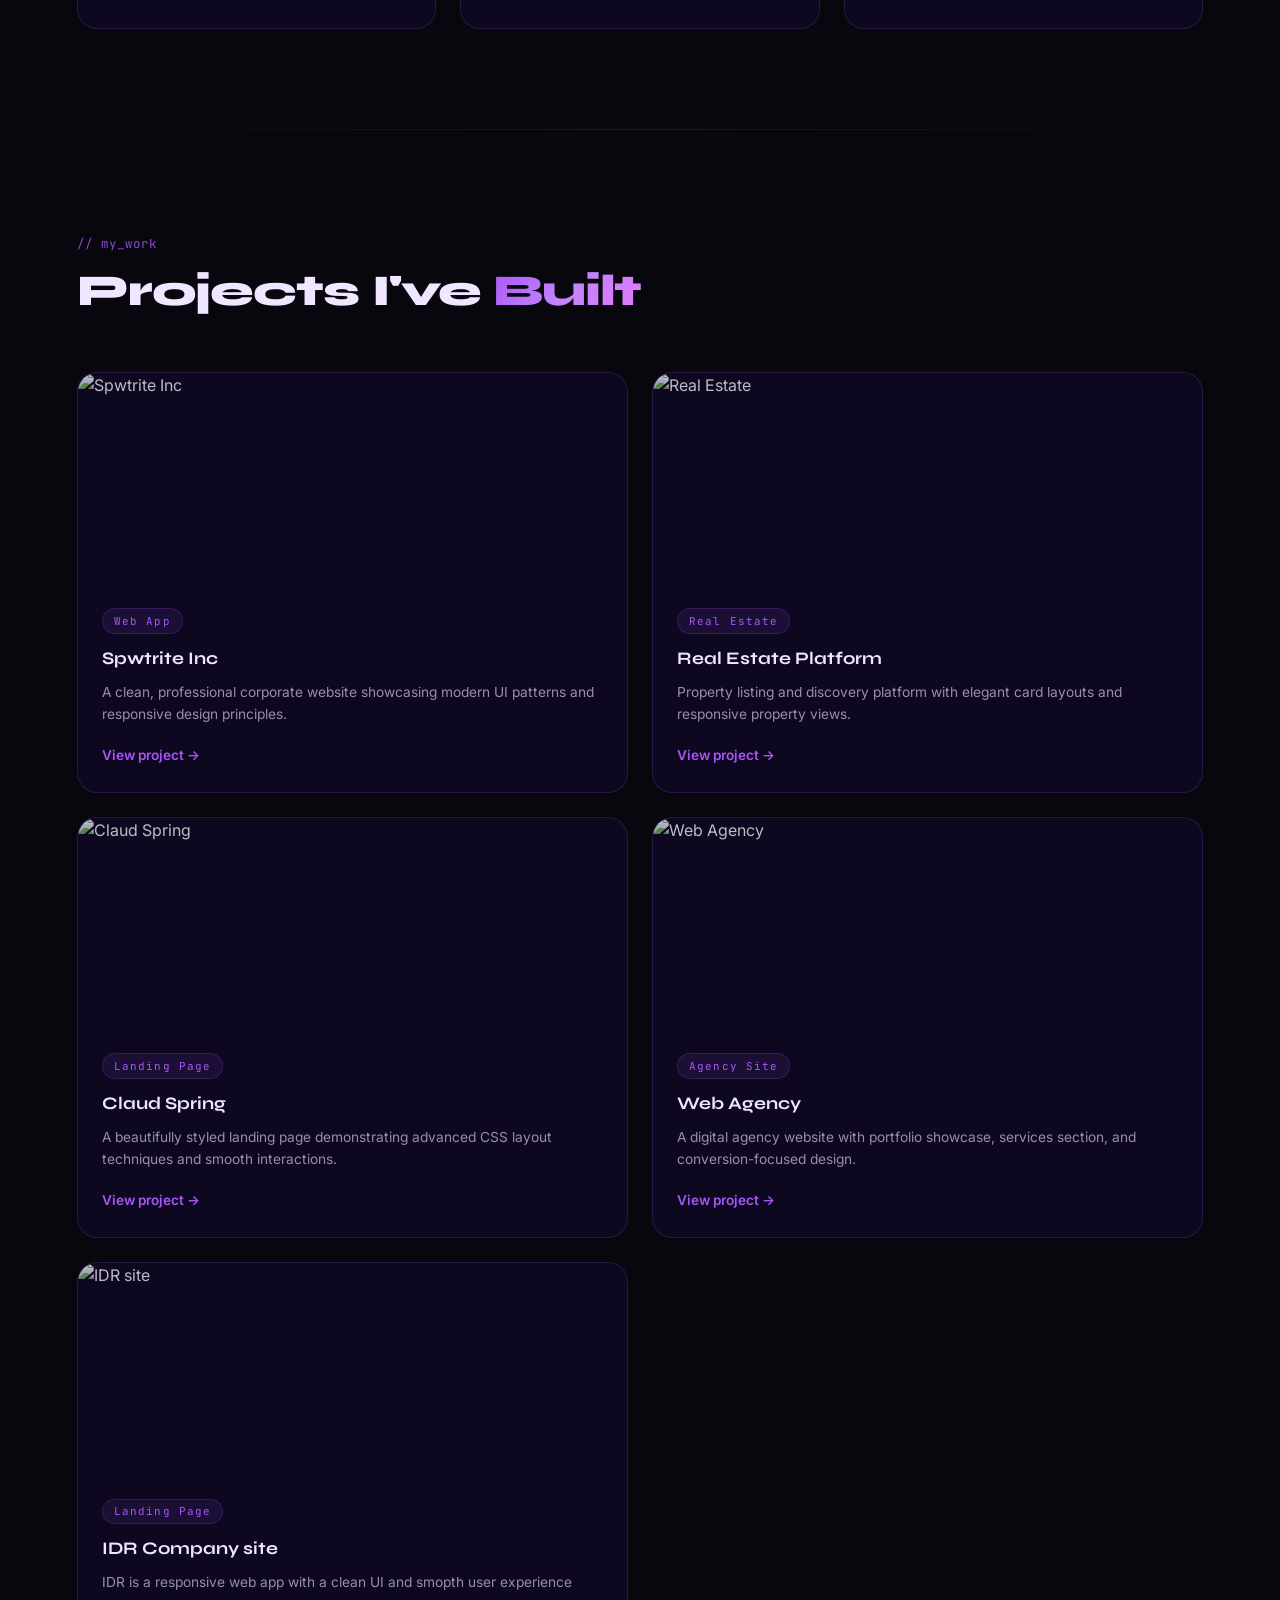
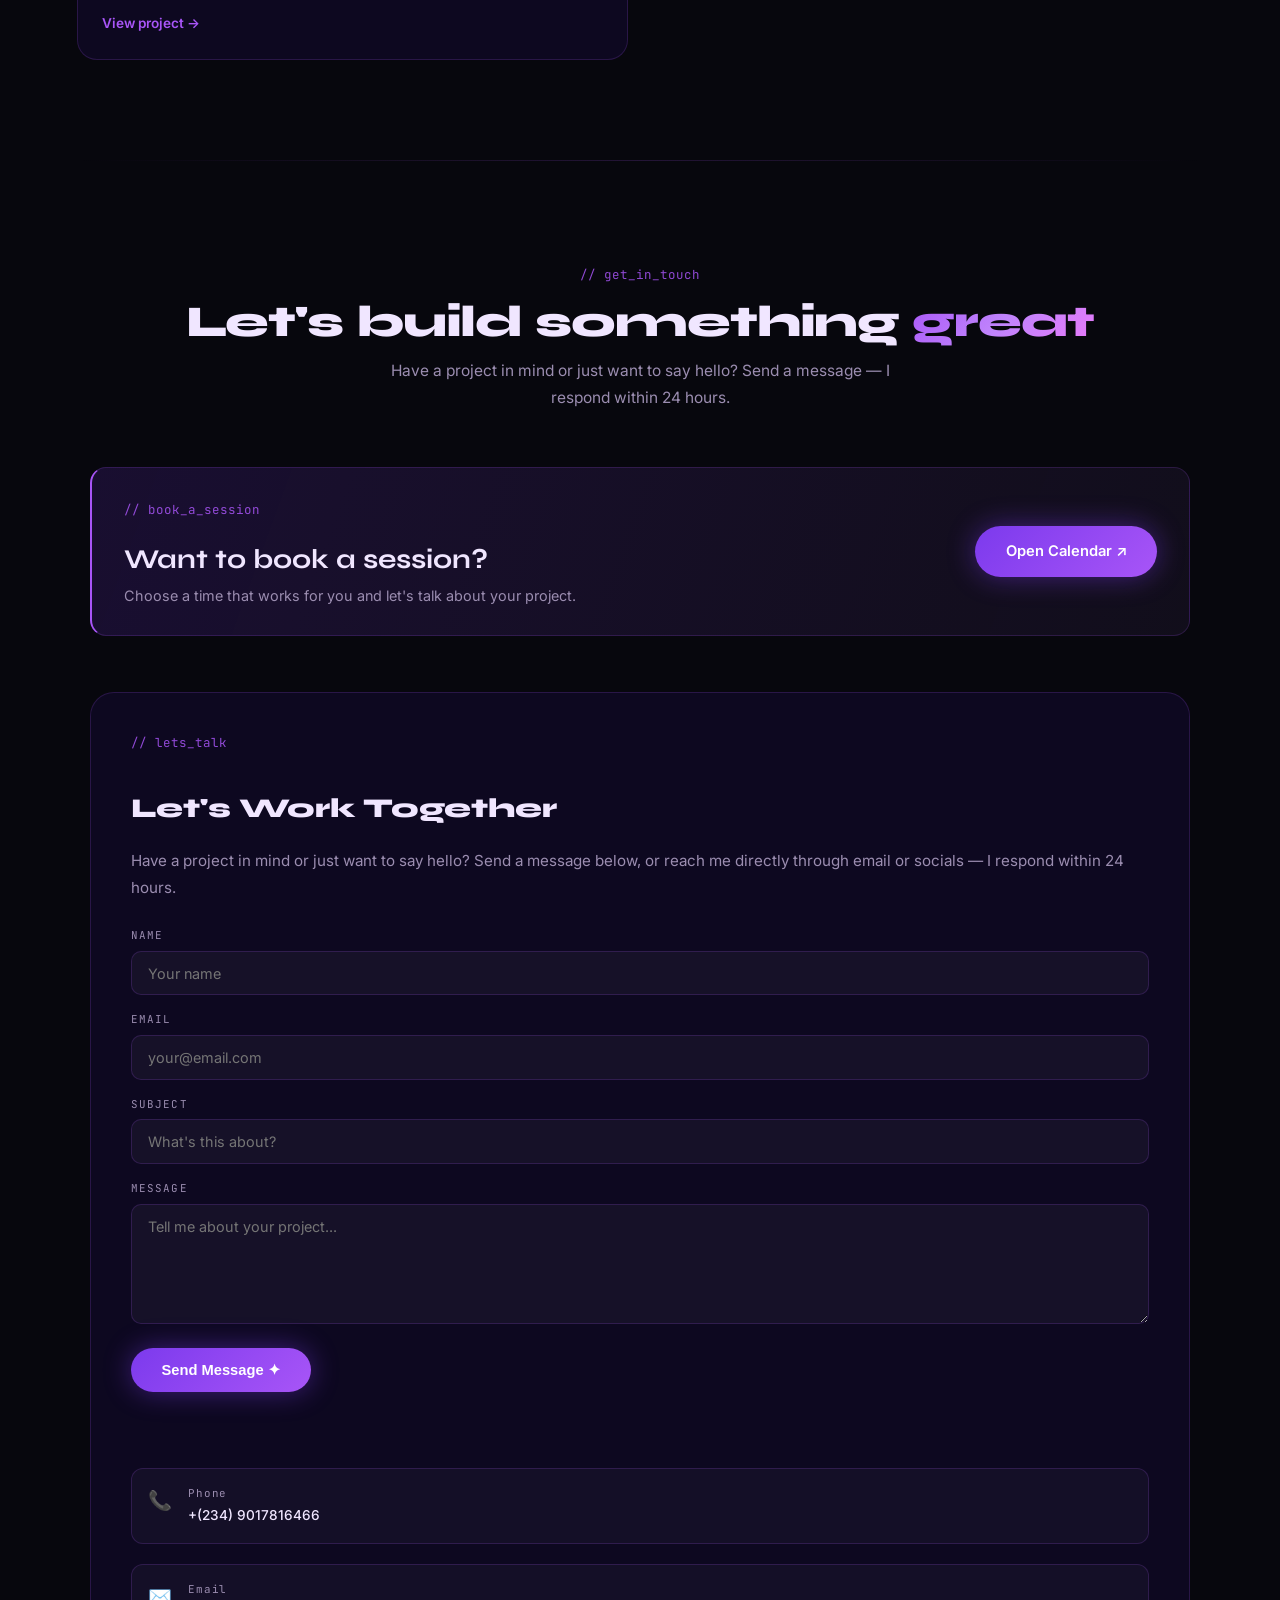
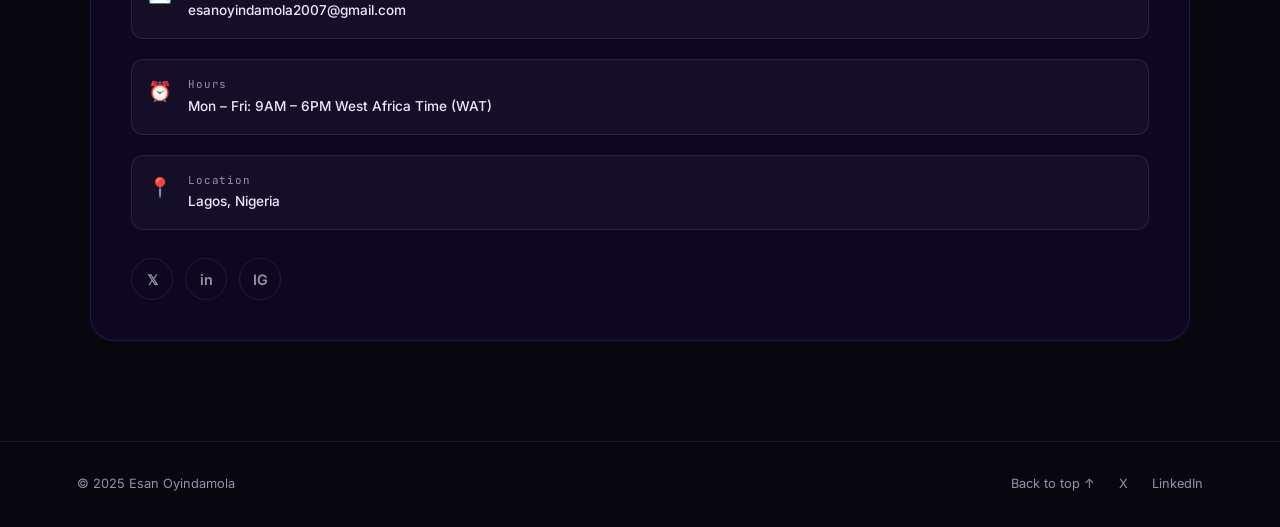
==== commit f3d78712: "Add files via upload" ====
--- a/index.html
+++ b/index.html
@@ -139,7 +139,7 @@
 
         <div class="about-info-grid">
           <div class="info-item"><span class="info-label">NAME</span><span class="info-val">Esan Oyindamola</span></div>
-          <div class="info-item"><span class="info-label">LOCATION</span><span class="info-val">Ilorin, Nigeria</span></div>
+          <div class="info-item"><span class="info-label">LOCATION</span><span class="info-val">Lagos, Nigeria</span></div>
           <div class="info-item"><span class="info-label">EMAIL</span><span class="info-val">esanoyindamola2007@gmail.com</span></div>
           <div class="info-item"><span class="info-label">PHONE</span><span class="info-val">+(234) 9017816466</span></div>
           <div class="info-item"><span class="info-label">STATUS</span><span class="info-val available">● Open to Work</span></div>
@@ -158,7 +158,7 @@
           <pre class="code-body"><code><span class="c-kw">const</span> <span class="c-var">developer</span> = {
   <span class="c-key">name</span>: <span class="c-str">"Esan Oyindamola"</span>,
   <span class="c-key">role</span>: <span class="c-str">"Frontend Developer"</span>,
-  <span class="c-key">location</span>: <span class="c-str">"Ilorin, Nigeria"</span>,
+  <span class="c-key">location</span>: <span class="c-str">"Lagos, Nigeria"</span>,
   <span class="c-key">experience</span>: <span class="c-num">3</span>,
   <span class="c-key">stack</span>: [
     <span class="c-str">"React"</span>, <span class="c-str">"JavaScript"</span>,
@@ -363,51 +363,73 @@
         <p class="section-sub">Have a project in mind or just want to say hello? Send a message — I respond within 24 hours.</p>
       </div>
 
-      <div class="contact-grid reveal">
-        <form id="contactForm" class="contact-form-wrap" novalidate>
-
-          <div class="form-group">
-            <label for="c-name">NAME</label>
-            <input id="c-name" name="name" type="text" placeholder="Your name" required />
-          </div>
-          <div class="form-group">
-            <label for="c-email">EMAIL</label>
-            <input id="c-email" name="email" type="email" placeholder="your@email.com" required />
-          </div>
-          <div class="form-group">
-            <label for="c-subject">SUBJECT</label>
-            <input id="c-subject" name="subject" type="text" placeholder="What's this about?" />
-          </div>
-          <div class="form-group">
-            <label for="c-msg">MESSAGE</label>
-            <textarea id="c-msg" name="message" placeholder="Tell me about your project..." required></textarea>
-          </div>
-          <button type="submit" class="btn-primary send-btn" id="sendBtn">Send Message ✦</button>
-          <p class="form-status" id="formStatus" aria-live="polite"></p>
-        </form>
-
-        <div class="contact-info-wrap">
-          <div class="contact-item">
-            <div class="contact-icon">📞</div>
-            <div><span class="ci-label">Phone</span><span class="ci-val">+(234) 9017816466</span></div>
-          </div>
-          <div class="contact-item">
-            <div class="contact-icon">✉️</div>
-            <div><span class="ci-label">Email</span><span class="ci-val">esanoyindamola2007@gmail.com</span></div>
-          </div>
-          <div class="contact-item">
-            <div class="contact-icon">⏰</div>
-            <div><span class="ci-label">Hours</span><span class="ci-val">Mon – Fri: 9AM – 6PM West Africa Time (WAT)</span></div>
-          </div>
-          <div class="contact-item">
-            <div class="contact-icon">📍</div>
-            <div><span class="ci-label">Location</span><span class="ci-val">Ilorin, Nigeria</span></div>
-          </div>
-
-          <div class="contact-socials">
-            <a href="https://x.com/OyinDamola_A_?s=09"         target="_blank" rel="noopener" class="social-link">𝕏</a>
-            <a href="https://www.linkedin.com/in/esan-oyindamola-5189a22b6" target="_blank" rel="noopener" class="social-link">in</a>
-            <a href="https://www.instagram.com/0yin.damola"     target="_blank" rel="noopener" class="social-link">IG</a>
+      <div class="booking-cta reveal">
+        <div>
+          <span class="section-tag">// book_a_session</span>
+          <h3>Want to book a session?</h3>
+          <p>Choose a time that works for you and let's talk about your project.</p>
+        </div>
+        <a
+          href="https://calendar.google.com/calendar/appointments/schedules/AcZssZ0gjkhxELfgrYqkGoYiTkvoLQbnL6jYxwZxoP8V5QkumvtZJ7utv88I_4_fv5xJA_Wa9h8EVL4V?gv=true"
+          target="_blank"
+          rel="noopener noreferrer"
+          class="btn-primary"
+        >Open Calendar ↗</a>
+      </div>
+
+      <!-- ══ CONTACT ══ -->
+      <div class="contact-columns reveal">
+
+        <!-- Let's Work Together -->
+        <div class="contact-left">
+          <span class="section-tag">// lets_talk</span>
+          <h3 class="contact-panel-title">Let's Work Together</h3>
+          <p class="contact-panel-desc">Have a project in mind or just want to say hello? Send a message below, or reach me directly through email or socials — I respond within 24 hours.</p>
+
+          <form id="contactForm" class="contact-form-wrap" novalidate>
+            <div class="form-group">
+              <label for="c-name">NAME</label>
+              <input id="c-name" name="name" type="text" placeholder="Your name" required />
+            </div>
+            <div class="form-group">
+              <label for="c-email">EMAIL</label>
+              <input id="c-email" name="email" type="email" placeholder="your@email.com" required />
+            </div>
+            <div class="form-group">
+              <label for="c-subject">SUBJECT</label>
+              <input id="c-subject" name="subject" type="text" placeholder="What's this about?" />
+            </div>
+            <div class="form-group">
+              <label for="c-msg">MESSAGE</label>
+              <textarea id="c-msg" name="message" placeholder="Tell me about your project..." required></textarea>
+            </div>
+            <button type="submit" class="btn-primary send-btn" id="sendBtn">Send Message ✦</button>
+            <p class="form-status" id="formStatus" aria-live="polite"></p>
+          </form>
+
+          <div class="contact-info-wrap">
+            <div class="contact-item">
+              <div class="contact-icon">📞</div>
+              <div><span class="ci-label">Phone</span><span class="ci-val">+(234) 9017816466</span></div>
+            </div>
+            <div class="contact-item">
+              <div class="contact-icon">✉️</div>
+              <div><span class="ci-label">Email</span><span class="ci-val">esanoyindamola2007@gmail.com</span></div>
+            </div>
+            <div class="contact-item">
+              <div class="contact-icon">⏰</div>
+              <div><span class="ci-label">Hours</span><span class="ci-val">Mon – Fri: 9AM – 6PM West Africa Time (WAT)</span></div>
+            </div>
+            <div class="contact-item">
+              <div class="contact-icon">📍</div>
+              <div><span class="ci-label">Location</span><span class="ci-val">Lagos, Nigeria</span></div>
+            </div>
+
+            <div class="contact-socials">
+              <a href="https://x.com/OyinDamola_A_?s=09"         target="_blank" rel="noopener" class="social-link">𝕏</a>
+              <a href="https://www.linkedin.com/in/esan-oyindamola-5189a22b6" target="_blank" rel="noopener" class="social-link">in</a>
+              <a href="https://www.instagram.com/0yin.damola"     target="_blank" rel="noopener" class="social-link">IG</a>
+            </div>
           </div>
         </div>
       </div>
--- a/style.css
+++ b/style.css
@@ -619,20 +619,56 @@
 .project-link:hover { gap: 0.65rem; }
 
 /* ── CONTACT ── */
-.contact-wrap { max-width: 1000px; margin: 0 auto; }
-.contact-grid {
-  display: grid; grid-template-columns: 1.4fr 1fr;
-  gap: 3rem; margin-top: 3.5rem;
+.contact-wrap { max-width: 1100px; margin: 0 auto; }
+
+.booking-cta {
+  display: flex; align-items: center; justify-content: space-between; gap: 2rem;
+  margin: 3rem 0 2.5rem; padding: 1.75rem 2rem;
+  background: linear-gradient(110deg, rgba(124,58,237,0.16), rgba(192,132,252,0.06));
+  border: 1px solid var(--border); border-left: 2px solid var(--bright);
+  border-radius: 16px;
+}
+.booking-cta h3 {
+  font-family: 'Syne', sans-serif; font-size: clamp(1.25rem, 2.5vw, 1.7rem);
+  color: var(--text); margin: 0.35rem 0 0.2rem;
+}
+.booking-cta p { color: var(--muted); font-size: 0.9rem; }
+.booking-cta .btn-primary { flex-shrink: 0; }
+
+.contact-columns {
+  display: flex; flex-direction: column;
+  gap: 2.5rem; margin-top: 3.5rem;
+  align-items: stretch;
+}
+
+.contact-left,
+.booking-card {
   background: var(--card); border: 1px solid var(--border);
-  border-radius: 24px; padding: 3rem;
+  border-radius: 24px; padding: 2.5rem;
   position: relative; overflow: hidden;
-}
-.contact-grid::before {
-  content: ''; position: absolute; top: -60%; left: -20%;
-  width: 400px; height: 400px; border-radius: 50%;
+  display: flex; flex-direction: column; gap: 1.1rem;
+  transition: transform 0.3s var(--ease), border-color 0.3s, box-shadow 0.3s;
+}
+.contact-left::before,
+.booking-card::before {
+  content: ''; position: absolute; top: -55%; left: -20%;
+  width: 380px; height: 380px; border-radius: 50%;
   background: radial-gradient(circle, rgba(124,58,237,0.08) 0%, transparent 70%);
   pointer-events: none;
 }
+.contact-left:hover,
+.booking-card:hover {
+  transform: translateY(-4px);
+  border-color: rgba(168,85,247,0.35);
+  box-shadow: 0 20px 55px rgba(124,58,237,0.14);
+}
+
+.contact-panel-title {
+  font-family: 'Syne', sans-serif; font-weight: 800;
+  font-size: clamp(1.3rem, 2.4vw, 1.7rem);
+  color: var(--text); margin-top: 0.25rem;
+}
+.contact-panel-desc { color: var(--muted); line-height: 1.75; font-size: 0.95rem; margin-bottom: 0.5rem; }
 
 .contact-form-wrap { display: flex; flex-direction: column; gap: 1rem; }
 .form-group { display: flex; flex-direction: column; gap: 0.4rem; }
@@ -659,17 +695,60 @@
 .send-btn { align-self: flex-start; border: none; cursor: pointer; margin-top: 0.5rem; }
 .form-status { margin-top: 0.85rem; font-size: 0.95rem; color: #a78bfa; min-height: 1.3rem; }
 
-.contact-info-wrap { display: flex; flex-direction: column; gap: 1.25rem; }
+.contact-info-wrap { display: flex; flex-direction: column; gap: 1.25rem; margin-top: 0.5rem; }
 .contact-item {
   display: flex; align-items: flex-start; gap: 1rem;
   padding: 1rem;
   background: rgba(255,255,255,0.03);
   border: 1px solid var(--border); border-radius: 12px;
+  transition: background 0.2s, border-color 0.2s, transform 0.2s var(--ease);
+}
+.contact-item:hover {
+  background: rgba(255,255,255,0.06);
+  border-color: rgba(168,85,247,0.35);
+  transform: translateX(3px);
 }
 .contact-icon { font-size: 1.2rem; flex-shrink: 0; }
 .ci-label { display: block; font-size: 0.68rem; color: var(--muted); letter-spacing: 0.08em; margin-bottom: 0.15rem; font-family: 'JetBrains Mono', monospace; }
 .ci-val   { display: block; font-size: 0.85rem; color: var(--text); font-weight: 500; word-break: break-word; }
 .contact-socials { display: flex; gap: 0.75rem; margin-top: 0.5rem; }
+
+/* ── BOOK A SESSION (right column) ── */
+.booking-card {
+  border-top: 2px solid var(--violet);
+}
+.booking-card::before {
+  left: auto; right: -20%; top: -55%;
+  background: radial-gradient(circle, rgba(192,132,252,0.10) 0%, transparent 70%);
+}
+.booking-title { font-family: 'Syne', sans-serif; font-weight: 800; font-size: clamp(1.3rem, 2.4vw, 1.7rem); color: var(--text); margin-top: 0.25rem; }
+.booking-desc { color: var(--muted); line-height: 1.75; font-size: 0.95rem; margin-bottom: 0.25rem; }
+
+.booking-embed {
+  position: relative; width: 100%; aspect-ratio: 16 / 7;
+  border: 1px solid var(--border); border-radius: var(--radius);
+  overflow: hidden; background: rgba(255,255,255,0.03);
+  transition: border-color 0.25s;
+}
+.booking-card:hover .booking-embed { border-color: rgba(168,85,247,0.3); }
+.booking-iframe {
+  width: 100%; height: 100%;
+  border: 0; display: block;
+}
+.booking-embed-fallback {
+  position: absolute; inset: 0;
+  display: flex; flex-direction: column; align-items: center; justify-content: center;
+  gap: 1rem; text-align: center; padding: 1.5rem;
+  background: var(--card);
+}
+.booking-embed-fallback p { color: var(--muted); font-size: 0.88rem; }
+
+.booking-trouble {
+  text-align: center; font-size: 0.78rem; color: var(--muted);
+  margin-top: 0.25rem;
+}
+.booking-trouble a { color: var(--bright); text-decoration: none; transition: color 0.2s; }
+.booking-trouble a:hover { color: var(--glow); text-decoration: underline; }
 
 /* ── FOOTER ── */
 footer {
@@ -716,7 +795,10 @@
   .about-info-grid { grid-template-columns: 1fr 1fr; }
   .services-grid   { grid-template-columns: 1fr; }
   .projects-grid   { grid-template-columns: 1fr; }
-  .contact-grid    { grid-template-columns: 1fr; padding: 2rem; }
+  .contact-columns { gap: 2rem; }
+  .booking-cta { align-items: flex-start; flex-direction: column; gap: 1.25rem; margin-top: 2.5rem; }
+  .contact-left,
+  .booking-card    { padding: 2rem; }
   .scroll-indicator { display: none; }
 }
 
@@ -731,7 +813,9 @@
 
   .skills-grid     { grid-template-columns: 1fr; }
   .about-info-grid { grid-template-columns: 1fr; }
-  .contact-grid    { padding: 1.5rem; gap: 2rem; }
+  .contact-left,
+  .booking-card    { padding: 1.5rem; gap: 1.5rem; }
+  .booking-embed { aspect-ratio: 4 / 3; }
   .hero-stats      { gap: 1rem; }
   .stat-num        { font-size: 1.6rem; }
 
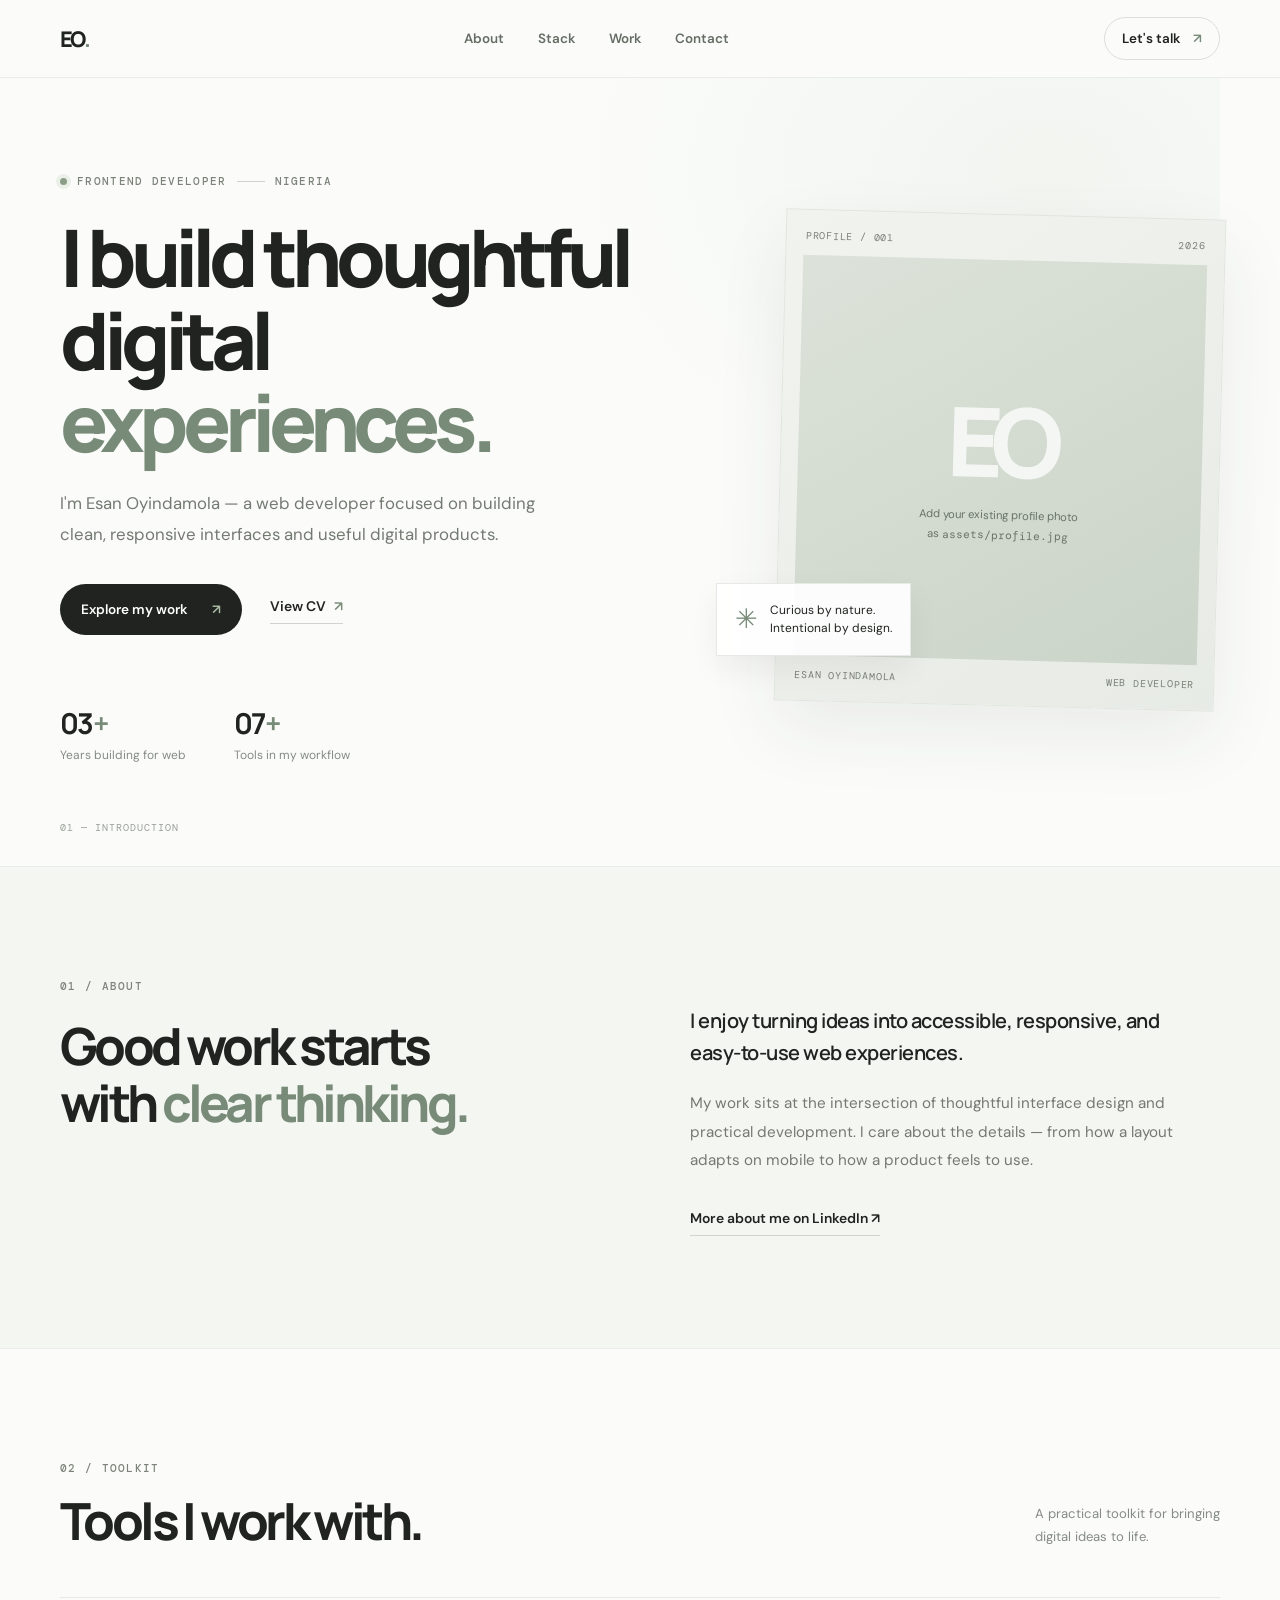
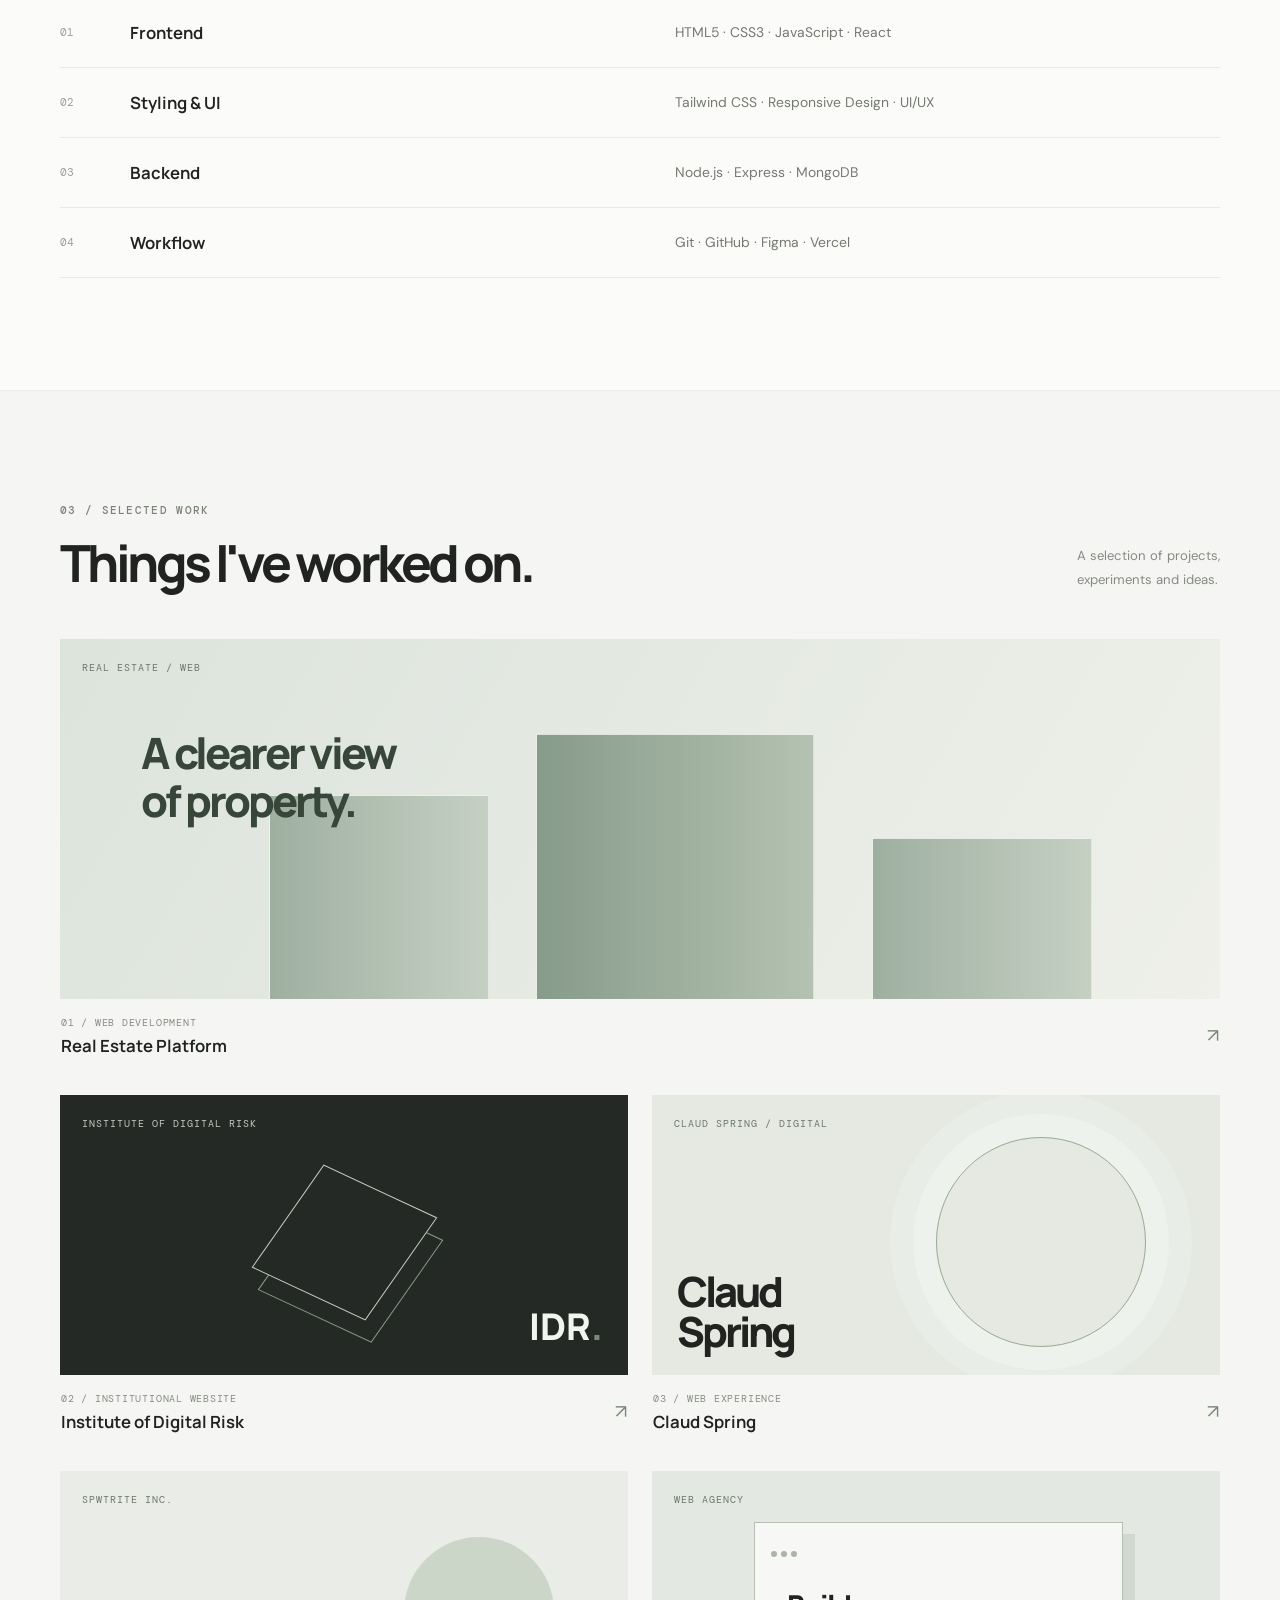
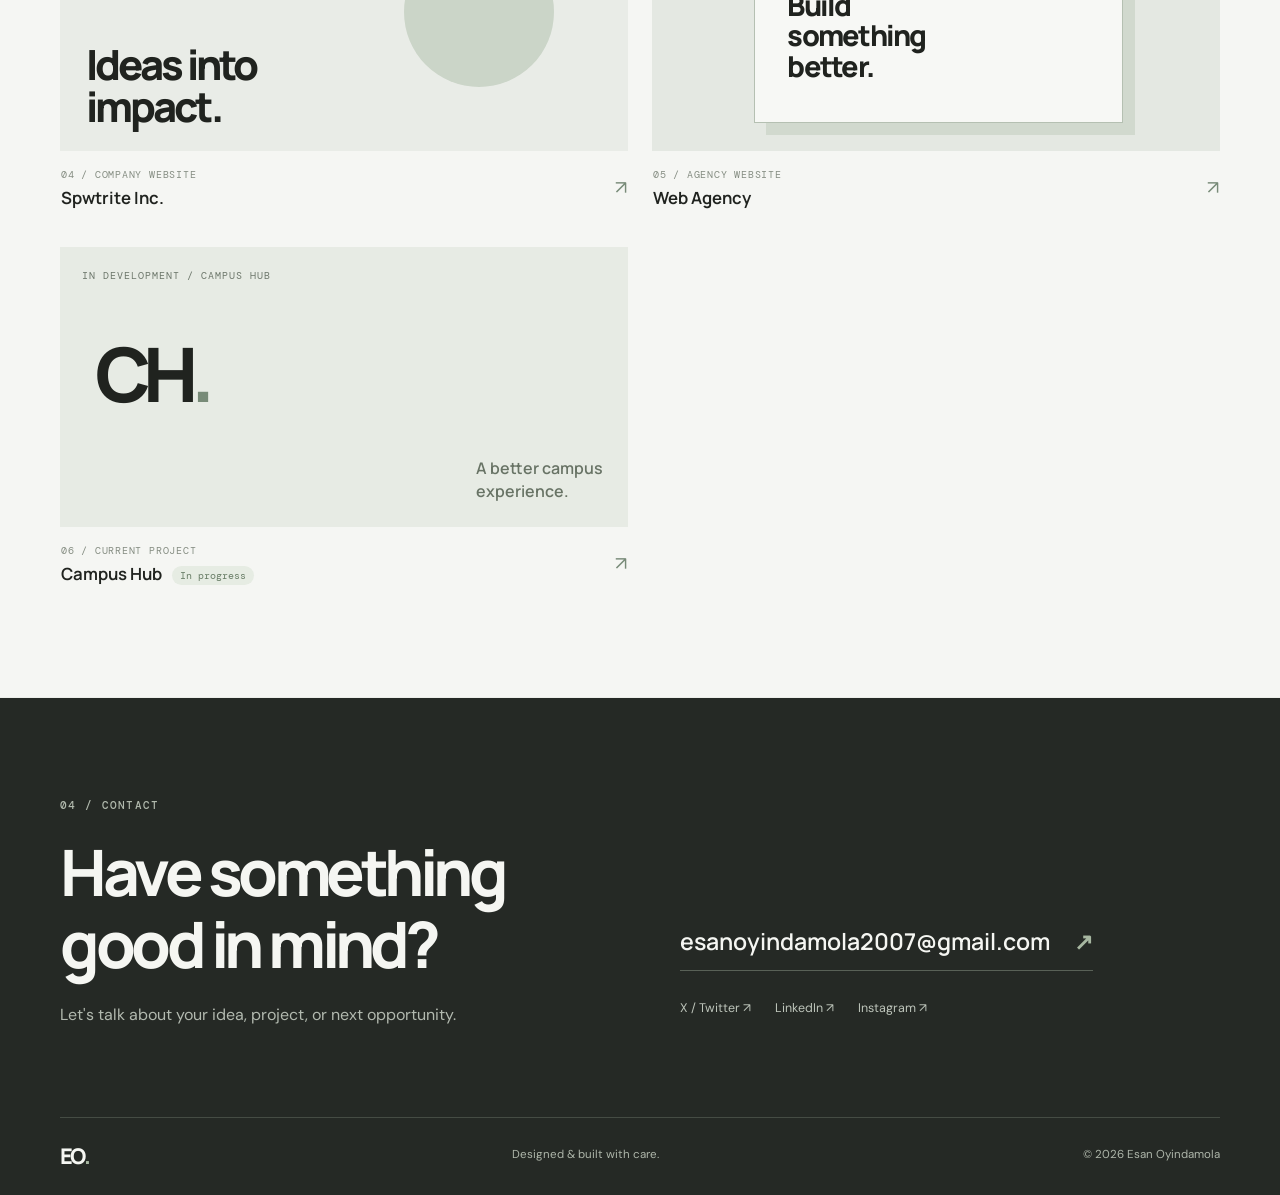
==== commit 58dfad4f: "Add files via upload" ====
--- a/index.html
+++ b/index.html
@@ -1,503 +1,128 @@
 <!DOCTYPE html>
 <html lang="en">
 <head>
-  <meta charset="UTF-8" />
-  <meta name="viewport" content="width=device-width, initial-scale=1.0, maximum-scale=1.0" />
-  <title>Esan Oyindamola — Frontend Developer</title>
-  <link rel="preconnect" href="https://fonts.googleapis.com" />
-  <link rel="preconnect" href="https://fonts.gstatic.com" crossorigin />
-  <link href="https://fonts.googleapis.com/css2?family=Syne:wght@400;600;700;800&family=Inter:wght@300;400;500;600&family=JetBrains+Mono:wght@400;500&display=swap" rel="stylesheet" />
-  <link rel="stylesheet" href="style.css" />
+  <meta charset="UTF-8">
+  <meta name="viewport" content="width=device-width, initial-scale=1.0">
+  <meta name="description" content="Esan Oyindamola — Frontend Developer">
+  <title>Esan Oyindamola | Frontend Developer</title>
+  <link rel="preconnect" href="https://fonts.googleapis.com">
+  <link rel="preconnect" href="https://fonts.gstatic.com" crossorigin>
+  <link href="https://fonts.googleapis.com/css2?family=DM+Sans:wght@400;500;600;700&family=Manrope:wght@400;500;600;700;800&family=DM+Mono:wght@400;500&display=swap" rel="stylesheet">
+  <link rel="stylesheet" href="style.css">
+  <script src="script.js" defer></script>
 </head>
 <body>
+  <header class="site-header">
+    <nav class="nav container" aria-label="Main navigation">
+      <a class="brand" href="#home">EO<span>.</span></a>
+      <button class="menu-toggle" aria-label="Open navigation" aria-expanded="false">
+        <span></span><span></span>
+      </button>
+      <div class="nav-links">
+        <a href="#about">About</a><a href="#stack">Stack</a><a href="#work">Work</a><a href="#contact">Contact</a>
+      </div>
+      <a class="nav-contact" href="#contact">Let's talk <span>↗</span></a>
+    </nav>
+  </header>
 
-  <!-- Cursor glow (desktop only) -->
-  <div class="cursor-glow" id="cursorGlow"></div>
-
-  <!-- Particle canvas -->
-  <canvas id="bg-canvas"></canvas>
-
-  <!-- Scanline overlay -->
-  <div class="scanlines" aria-hidden="true"></div>
-
-  <!-- ══ NAV ══ -->
-  <nav id="navbar">
-    <a href="#home" class="logo">EO<span class="logo-dot">.</span></a>
-
-    <ul class="nav-links" id="navLinks">
-      <li><a href="#home"     class="nav-link" data-section="home">Home</a></li>
-      <li><a href="#about"    class="nav-link" data-section="about">About</a></li>
-      <li><a href="#skills"   class="nav-link" data-section="skills">Skills</a></li>
-      <li><a href="#services" class="nav-link" data-section="services">Services</a></li>
-      <li><a href="#projects" class="nav-link" data-section="projects">Projects</a></li>
-      <li><a href="#contact"  class="nav-link" data-section="contact">Contact</a></li>
-    </ul>
-
-    <a href="#contact" class="nav-cta">Let's Talk</a>
-
-    <button class="hamburger" id="hamburger" aria-label="Toggle menu" aria-expanded="false">
-      <span class="bar"></span>
-      <span class="bar"></span>
-      <span class="bar"></span>
-    </button>
-  </nav>
-
-  <!-- Mobile menu overlay -->
-  <div class="mobile-menu" id="mobileMenu" aria-hidden="true">
-    <ul>
-      <li><a href="#home"     class="mob-link">Home</a></li>
-      <li><a href="#about"    class="mob-link">About</a></li>
-      <li><a href="#skills"   class="mob-link">Skills</a></li>
-      <li><a href="#services" class="mob-link">Services</a></li>
-      <li><a href="#projects" class="mob-link">Projects</a></li>
-      <li><a href="#contact"  class="mob-link">Contact</a></li>
-    </ul>
-    <a href="#contact" class="btn-primary mob-cta">Let's Talk →</a>
-  </div>
-
-  <!-- ══ HERO ══ -->
-  <section id="home">
-    <div class="hero-container">
-
-      <div class="hero-left">
-        <div class="hero-eyebrow">
-          <span class="pulse-dot"></span>
-          Available for Freelance &amp; Full-time
+  <main>
+    <section class="hero container" id="home">
+      <div class="hero-copy">
+        <p class="eyebrow"><span class="status-dot"></span> FRONTEND DEVELOPER <span class="eyebrow-line"></span> NIGERIA</p>
+        <h1>I build thoughtful<br>digital <span>experiences.</span></h1>
+        <p class="hero-intro">I'm Esan Oyindamola — a web developer focused on building clean, responsive interfaces and useful digital products.</p>
+        <div class="hero-actions">
+          <a class="button button-dark" href="#work">Explore my work <span>↗</span></a>
+          <a class="text-link" href="https://drive.google.com/file/d/15FwNfSYb_VCjnUqHUE1DpL2bQEZpuLX1/view?usp=drivesdk" target="_blank" rel="noopener">View CV <span>↗</span></a>
         </div>
-
-        <h1 class="hero-name">
-          <span class="line-wrap"><span class="slide-in">Hey, I'm</span></span>
-          <span class="line-wrap">
-            <span class="slide-in delay-1 gradient-text glitch" data-text="Esan Oyindamola">Esan Oyindamola</span>
-          </span>
-          <span class="line-wrap hero-role">
-            <span class="slide-in delay-2">
-              <span id="typed"></span><span class="cursor-blink">|</span>
-            </span>
-          </span>
-        </h1>
-
-        <p class="hero-tagline reveal">
-          I craft modern, responsive, and intuitive web experiences , bridging design and code to create seamless digital products.
-        </p>
-
-        <div class="hero-actions reveal delay-3">
-          <a href="#projects" class="btn-primary">View My Work</a>
-          <a href="https://drive.google.com/file/d/15FwNfSYb_VCjnUqHUE1DpL2bQEZpuLX1/view?usp=drivesdk" class="btn-ghost" target="_blank" rel="noopener">Download CV</a>
-        </div>
-
-        <div class="hero-socials reveal delay-4">
-          <a href="https://x.com/OyinDamola_A_?s=09"         target="_blank" rel="noopener" class="social-link" aria-label="X/Twitter">𝕏</a>
-          <a href="https://www.linkedin.com/in/esan-oyindamola-5189a22b6" target="_blank" rel="noopener" class="social-link" aria-label="LinkedIn">in</a>
-          <a href="https://www.instagram.com/0yin.damola"     target="_blank" rel="noopener" class="social-link" aria-label="Instagram">IG</a>
-        </div>
-
-        <div class="hero-stats reveal delay-5">
-          <div class="stat"><span class="stat-num" data-target="3">0</span><sup>+</sup><span class="stat-label">Years Exp</span></div>
-          <div class="stat-divider"></div>
-          <!-- <div class="stat"><span class="stat-num" data-target="4">0</span><sup>+</sup><span class="stat-label">Projects</span></div> -->
-          <div class="stat-divider"></div>
-          <div class="stat"><span class="stat-num" data-target="7">0</span><sup>+</sup><span class="stat-label">Technologies</span></div>
+        <div class="hero-meta">
+          <div><strong>03<span>+</span></strong><small>Years building for web</small></div>
+          <div><strong>07<span>+</span></strong><small>Tools in my workflow</small></div>
         </div>
       </div>
+      <div class="hero-visual">
+        <div class="portrait-card">
+          <div class="portrait-top"><span>PROFILE / 001</span><span>2026</span></div>
+          <div class="portrait-placeholder" role="img" aria-label="Profile photo placeholder">
+            <span>EO</span>
+            <small>Add your existing profile photo<br>as <code>assets/profile.jpg</code></small>
+          </div>
+          <div class="portrait-bottom"><span>ESAN OYINDAMOLA</span><span>WEB DEVELOPER</span></div>
+        </div>
+        <div class="floating-note"><span class="note-mark">✳</span><span>Curious by nature.<br>Intentional by design.</span></div>
+      </div>
+      <div class="hero-index">01 — INTRODUCTION</div>
+    </section>
 
-      <!-- Photo -->
-      <div class="hero-right reveal">
-        <div class="photo-frame">
-          <div class="ring ring-outer"></div>
-          <div class="ring ring-mid"></div>
-          <div class="photo-inner">
-            <img src="[data-uri]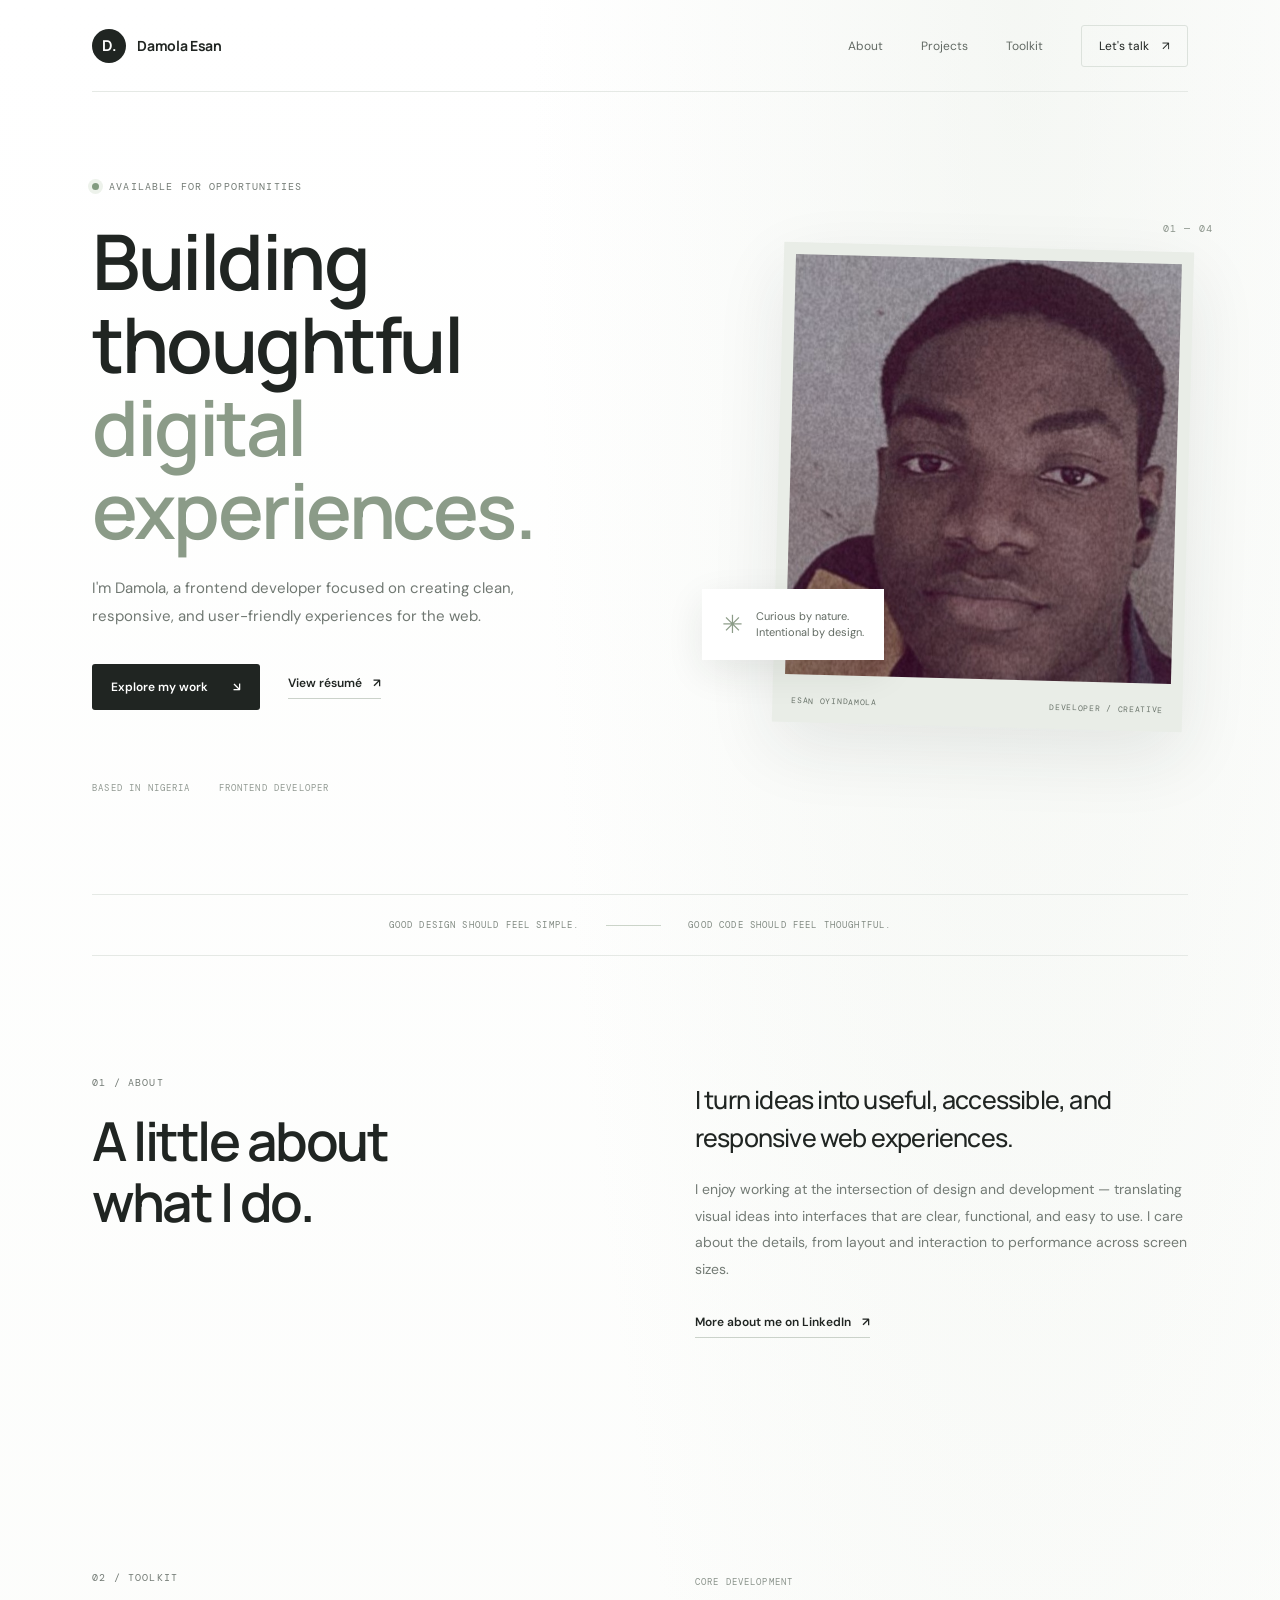
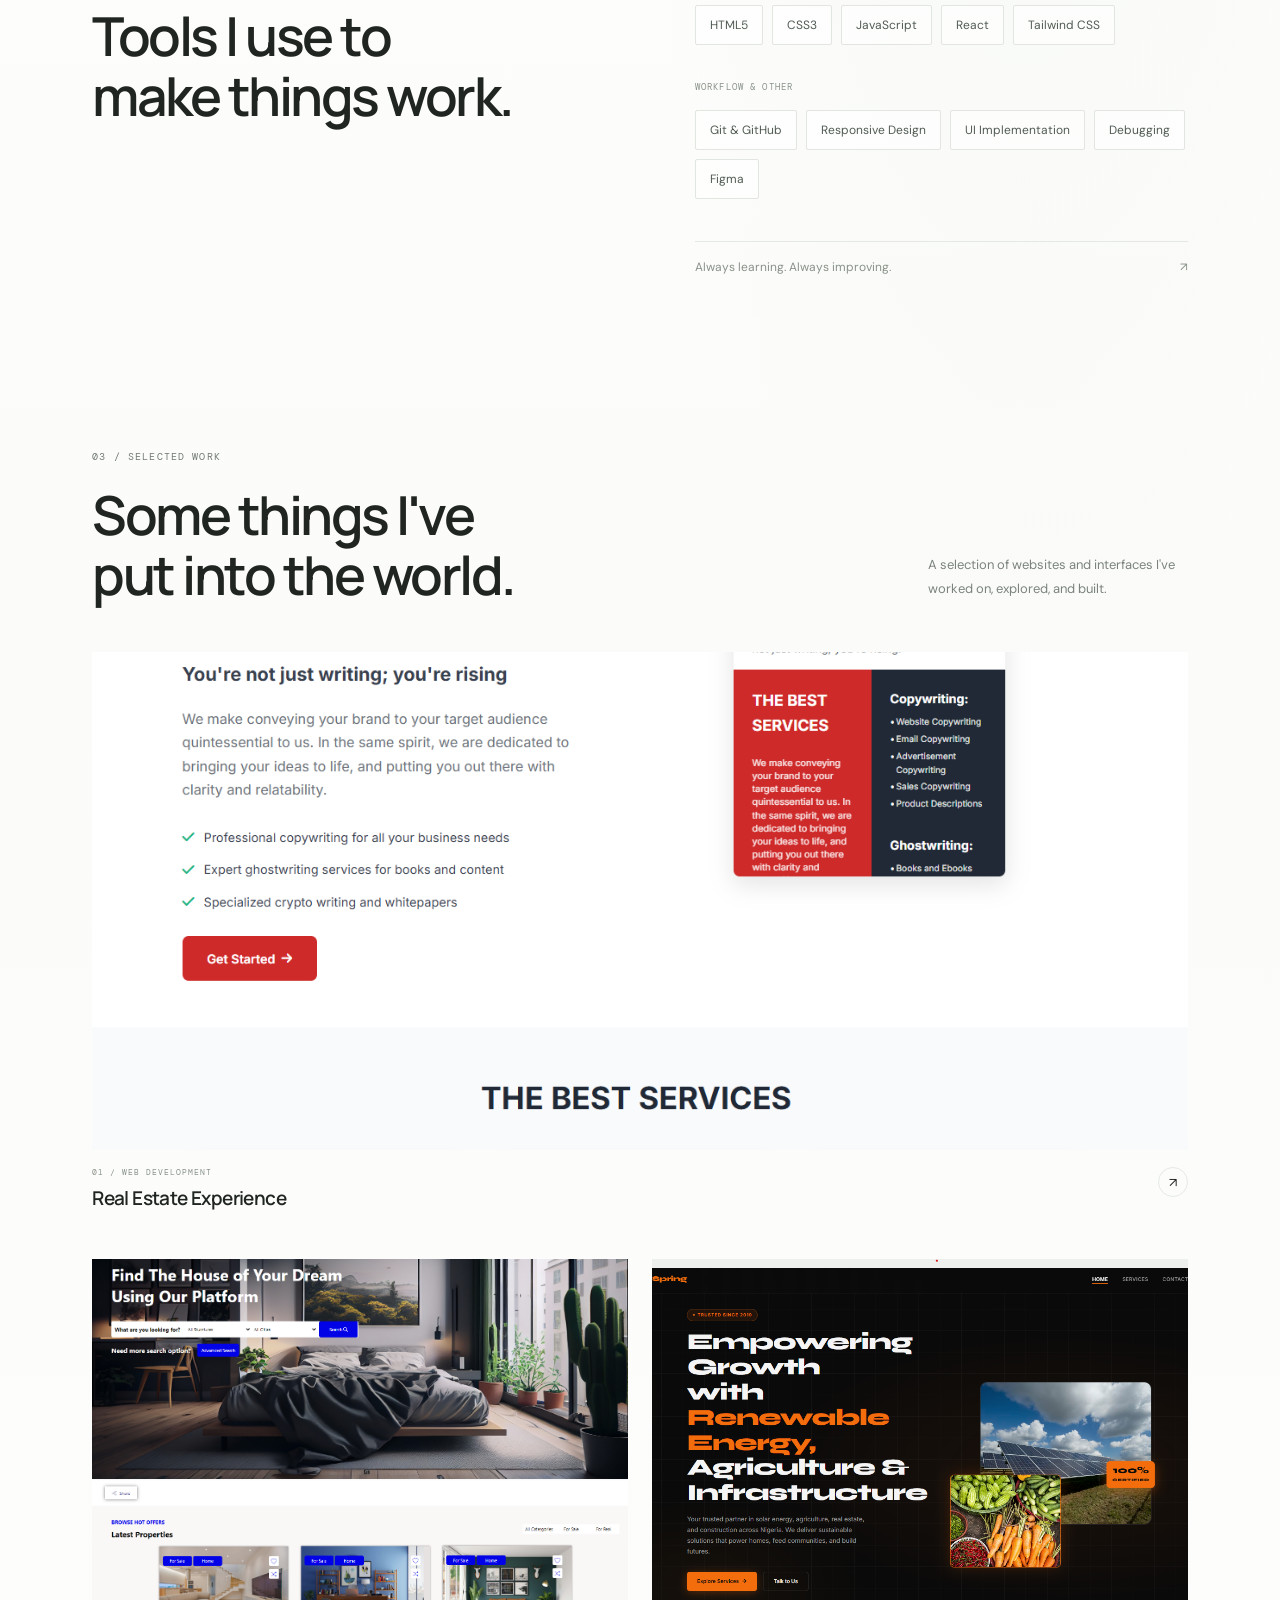
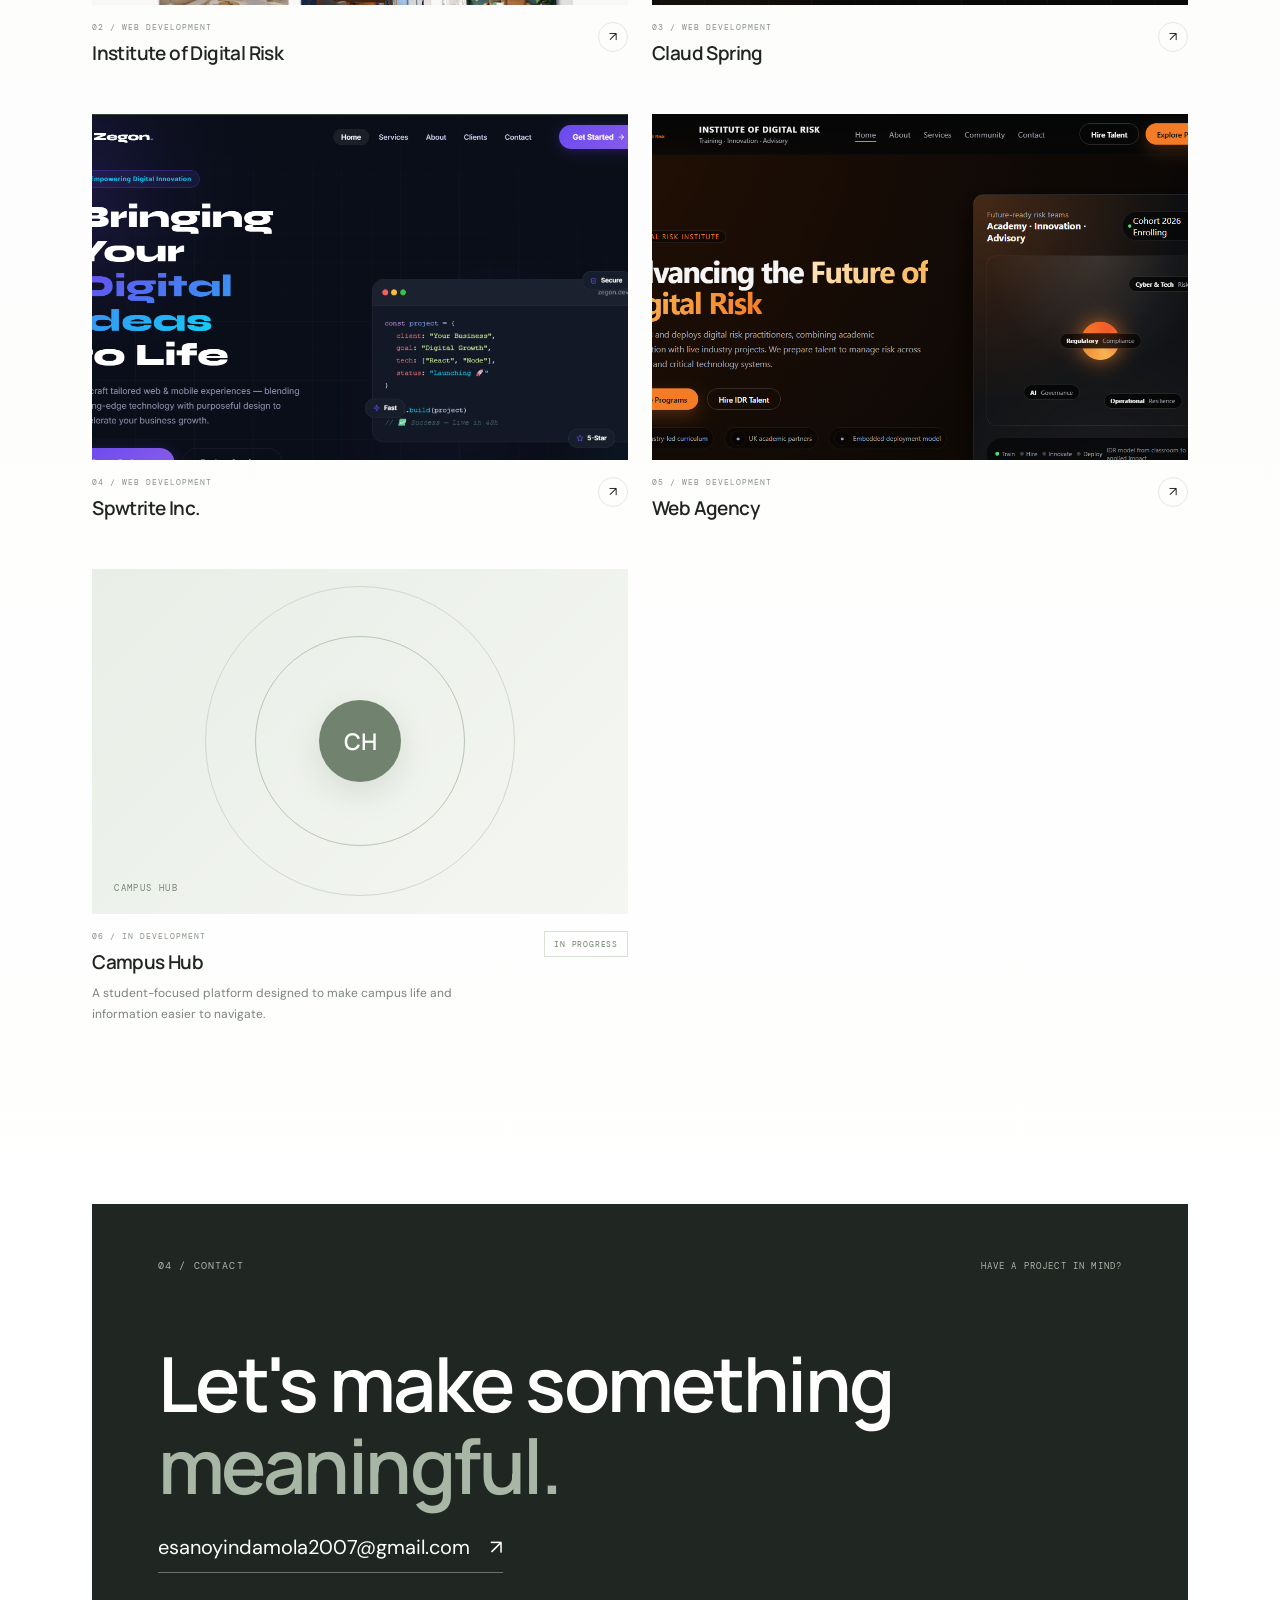
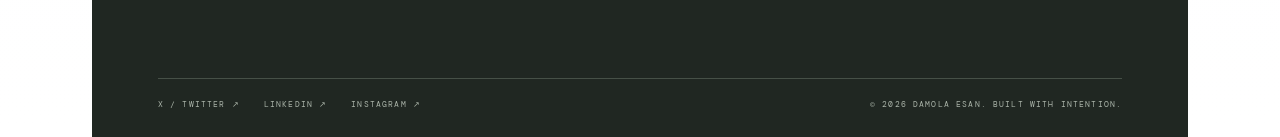
==== commit 7084ac51: "Add files via upload" ====
--- a/index.html
+++ b/index.html
@@ -1,128 +1,107 @@
 <!DOCTYPE html>
 <html lang="en">
 <head>
-  <meta charset="UTF-8">
-  <meta name="viewport" content="width=device-width, initial-scale=1.0">
-  <meta name="description" content="Esan Oyindamola — Frontend Developer">
-  <title>Esan Oyindamola | Frontend Developer</title>
+  <meta charset="UTF-8" />
+  <meta name="viewport" content="width=device-width, initial-scale=1.0" />
+  <meta name="description" content="Damola Esan — Frontend Developer building thoughtful, responsive web experiences." />
+  <title>Damola Esan — Frontend Developer</title>
   <link rel="preconnect" href="https://fonts.googleapis.com">
   <link rel="preconnect" href="https://fonts.gstatic.com" crossorigin>
-  <link href="https://fonts.googleapis.com/css2?family=DM+Sans:wght@400;500;600;700&family=Manrope:wght@400;500;600;700;800&family=DM+Mono:wght@400;500&display=swap" rel="stylesheet">
-  <link rel="stylesheet" href="style.css">
-  <script src="script.js" defer></script>
+  <link href="https://fonts.googleapis.com/css2?family=DM+Mono:wght@400;500&family=DM+Sans:wght@400;500;600;700&family=Manrope:wght@400;500;600;700;800&display=swap" rel="stylesheet">
+  <link rel="stylesheet" href="style.css" />
 </head>
 <body>
-  <header class="site-header">
-    <nav class="nav container" aria-label="Main navigation">
-      <a class="brand" href="#home">EO<span>.</span></a>
-      <button class="menu-toggle" aria-label="Open navigation" aria-expanded="false">
-        <span></span><span></span>
-      </button>
-      <div class="nav-links">
-        <a href="#about">About</a><a href="#stack">Stack</a><a href="#work">Work</a><a href="#contact">Contact</a>
-      </div>
-      <a class="nav-contact" href="#contact">Let's talk <span>↗</span></a>
-    </nav>
-  </header>
+  <div class="page-shell">
+    <header class="site-header">
+      <a class="brand" href="#home" aria-label="Damola Esan home"><span class="brand-mark">D.</span><span>Damola Esan</span></a>
+      <button class="menu-toggle" aria-label="Toggle navigation" aria-expanded="false"><span></span><span></span></button>
+      <nav class="nav-links" aria-label="Main navigation">
+        <a href="#about">About</a><a href="#work">Projects</a><a href="#toolkit">Toolkit</a><a href="#contact" class="nav-contact">Let's talk <span>↗</span></a>
+      </nav>
+    </header>
 
-  <main>
-    <section class="hero container" id="home">
-      <div class="hero-copy">
-        <p class="eyebrow"><span class="status-dot"></span> FRONTEND DEVELOPER <span class="eyebrow-line"></span> NIGERIA</p>
-        <h1>I build thoughtful<br>digital <span>experiences.</span></h1>
-        <p class="hero-intro">I'm Esan Oyindamola — a web developer focused on building clean, responsive interfaces and useful digital products.</p>
-        <div class="hero-actions">
-          <a class="button button-dark" href="#work">Explore my work <span>↗</span></a>
-          <a class="text-link" href="https://drive.google.com/file/d/15FwNfSYb_VCjnUqHUE1DpL2bQEZpuLX1/view?usp=drivesdk" target="_blank" rel="noopener">View CV <span>↗</span></a>
+    <main>
+      <section class="hero section" id="home">
+        <div class="hero-copy">
+          <p class="eyebrow"><span class="status-dot"></span> AVAILABLE FOR OPPORTUNITIES</p>
+          <h1>Building thoughtful<br><span>digital experiences.</span></h1>
+          <p class="hero-intro">I'm Damola, a frontend developer focused on creating clean, responsive, and user-friendly experiences for the web.</p>
+          <div class="hero-actions">
+            <a class="button button-dark" href="#work">Explore my work <span>↘</span></a>
+            <a class="text-link" href="https://drive.google.com/file/d/15FwNfSYb_VCjnUqHUE1DpL2bQEZpuLX1/view?usp=drivesdk" target="_blank" rel="noreferrer">View résumé <span>↗</span></a>
+          </div>
+          <div class="hero-meta"><span>BASED IN NIGERIA</span><span>FRONTEND DEVELOPER</span></div>
         </div>
-        <div class="hero-meta">
-          <div><strong>03<span>+</span></strong><small>Years building for web</small></div>
-          <div><strong>07<span>+</span></strong><small>Tools in my workflow</small></div>
+        <div class="hero-visual">
+          <div class="portrait-frame">
+            <img src="assests/Snapchat-313062206.jpg" alt="Portrait of Damola Esan" />
+            <div class="portrait-caption"><span>ESAN OYINDAMOLA</span><span>DEVELOPER / CREATIVE</span></div>
+          </div>
+          <div class="floating-note"><span class="note-symbol">✳</span><span>Curious by nature.<br>Intentional by design.</span></div>
+          <div class="visual-index">01 — 04</div>
         </div>
-      </div>
-      <div class="hero-visual">
-        <div class="portrait-card">
-          <div class="portrait-top"><span>PROFILE / 001</span><span>2026</span></div>
-          <div class="portrait-placeholder" role="img" aria-label="Profile photo placeholder">
-            <span>EO</span>
-            <small>Add your existing profile photo<br>as <code>assets/profile.jpg</code></small>
-          </div>
-          <div class="portrait-bottom"><span>ESAN OYINDAMOLA</span><span>WEB DEVELOPER</span></div>
+      </section>
+
+      <section class="intro-strip">
+        <p>GOOD DESIGN SHOULD FEEL SIMPLE.</p><span class="strip-line"></span><p>GOOD CODE SHOULD FEEL THOUGHTFUL.</p>
+      </section>
+
+      <section class="section about-section" id="about">
+        <div class="section-heading"><p class="eyebrow">01 / ABOUT</p><h2>A little about<br>what I do.</h2></div>
+        <div class="about-content">
+          <p class="about-lead">I turn ideas into useful, accessible, and responsive web experiences.</p>
+          <p class="body-copy">I enjoy working at the intersection of design and development — translating visual ideas into interfaces that are clear, functional, and easy to use. I care about the details, from layout and interaction to performance across screen sizes.</p>
+          <a class="text-link" href="https://www.linkedin.com/in/esan-oyindamola-5189a22b6" target="_blank" rel="noreferrer">More about me on LinkedIn <span>↗</span></a>
         </div>
-        <div class="floating-note"><span class="note-mark">✳</span><span>Curious by nature.<br>Intentional by design.</span></div>
-      </div>
-      <div class="hero-index">01 — INTRODUCTION</div>
-    </section>
+      </section>
 
-    <section class="section about-section" id="about">
-      <div class="container section-grid">
-        <div><p class="eyebrow">01 / ABOUT</p><h2>Good work starts<br>with <span>clear thinking.</span></h2></div>
-        <div class="section-copy">
-          <p class="lead">I enjoy turning ideas into accessible, responsive, and easy-to-use web experiences.</p>
-          <p>My work sits at the intersection of thoughtful interface design and practical development. I care about the details — from how a layout adapts on mobile to how a product feels to use.</p>
-          <a class="text-link" href="https://www.linkedin.com/in/esan-oyindamola-5189a22b6" target="_blank" rel="noopener">More about me on LinkedIn ↗</a>
+      <section class="section toolkit-section" id="toolkit">
+        <div class="section-heading"><p class="eyebrow">02 / TOOLKIT</p><h2>Tools I use to<br>make things work.</h2></div>
+        <div class="toolkit-content">
+          <div class="tool-group"><p class="tool-label">CORE DEVELOPMENT</p><div class="tag-list"><span>HTML5</span><span>CSS3</span><span>JavaScript</span><span>React</span><span>Tailwind CSS</span></div></div>
+          <div class="tool-group"><p class="tool-label">WORKFLOW & OTHER</p><div class="tag-list"><span>Git & GitHub</span><span>Responsive Design</span><span>UI Implementation</span><span>Debugging</span><span>Figma</span></div></div>
+          <div class="tool-note">Always learning. Always improving.<span>↗</span></div>
         </div>
-      </div>
-    </section>
+      </section>
 
-    <section class="section stack-section" id="stack">
-      <div class="container">
-        <div class="section-heading"><div><p class="eyebrow">02 / TOOLKIT</p><h2>Tools I work with.</h2></div><p class="heading-note">A practical toolkit for bringing<br>digital ideas to life.</p></div>
-        <div class="stack-list">
-          <div><span class="stack-number">01</span><h3>Frontend</h3><p>HTML5 · CSS3 · JavaScript · React</p></div>
-          <div><span class="stack-number">02</span><h3>Styling & UI</h3><p>Tailwind CSS · Responsive Design · UI/UX</p></div>
-          <div><span class="stack-number">03</span><h3>Backend</h3><p>Node.js · Express · MongoDB</p></div>
-          <div><span class="stack-number">04</span><h3>Workflow</h3><p>Git · GitHub · Figma · Vercel</p></div>
+      <section class="section work-section" id="work">
+        <div class="work-heading"><div><p class="eyebrow">03 / SELECTED WORK</p><h2>Some things I've<br>put into the world.</h2></div><p class="work-subtitle">A selection of websites and interfaces I've worked on, explored, and built.</p></div>
+        <div class="project-grid">
+          <article class="project-card project-large">
+            <a class="project-image" href="https://realestate-lac-delta.vercel.app/" target="_blank" rel="noreferrer"><img src="assests/projec1.png" alt="Real estate website project preview"><span class="image-arrow">↗</span></a>
+            <div class="project-info"><div><p class="project-type">01 / WEB DEVELOPMENT</p><h3>Real Estate Experience</h3></div><a href="https://realestate-lac-delta.vercel.app/" target="_blank" rel="noreferrer" aria-label="Open Real Estate Experience">↗</a></div>
+          </article>
+          <article class="project-card">
+            <a class="project-image" href="https://idr-site-three.vercel.app/" target="_blank" rel="noreferrer"><img src="assests/projecr2.png" alt="Institute of Digital Risk website preview"><span class="image-arrow">↗</span></a>
+            <div class="project-info"><div><p class="project-type">02 / WEB DEVELOPMENT</p><h3>Institute of Digital Risk</h3></div><a href="https://idr-site-three.vercel.app/" target="_blank" rel="noreferrer" aria-label="Open Institute of Digital Risk">↗</a></div>
+          </article>
+          <article class="project-card">
+            <a class="project-image" href="https://claud-spring.vercel.app/" target="_blank" rel="noreferrer"><img src="assests/project3.png" alt="Claud Spring website preview"><span class="image-arrow">↗</span></a>
+            <div class="project-info"><div><p class="project-type">03 / WEB DEVELOPMENT</p><h3>Claud Spring</h3></div><a href="https://claud-spring.vercel.app/" target="_blank" rel="noreferrer" aria-label="Open Claud Spring">↗</a></div>
+          </article>
+          <article class="project-card">
+            <a class="project-image" href="https://spwtrite-inc-fq8q.vercel.app/" target="_blank" rel="noreferrer"><img src="assests/project4.png" alt="Spwtrite Inc website preview"><span class="image-arrow">↗</span></a>
+            <div class="project-info"><div><p class="project-type">04 / WEB DEVELOPMENT</p><h3>Spwtrite Inc.</h3></div><a href="https://spwtrite-inc-fq8q.vercel.app/" target="_blank" rel="noreferrer" aria-label="Open Spwtrite Inc.">↗</a></div>
+          </article>
+          <article class="project-card">
+            <a class="project-image" href="https://web-agency-dev.vercel.app/" target="_blank" rel="noreferrer"><img src="assests/project5.png" alt="Web agency website preview"><span class="image-arrow">↗</span></a>
+            <div class="project-info"><div><p class="project-type">05 / WEB DEVELOPMENT</p><h3>Web Agency</h3></div><a href="https://web-agency-dev.vercel.app/" target="_blank" rel="noreferrer" aria-label="Open Web Agency">↗</a></div>
+          </article>
+          <article class="project-card campus-card">
+            <div class="campus-art"><span class="campus-orbit orbit-one"></span><span class="campus-orbit orbit-two"></span><span class="campus-center">CH</span><span class="campus-label">CAMPUS HUB</span></div>
+            <div class="project-info"><div><p class="project-type">06 / IN DEVELOPMENT</p><h3>Campus Hub</h3><p class="project-description">A student-focused platform designed to make campus life and information easier to navigate.</p></div><span class="status-pill">IN PROGRESS</span></div>
+          </article>
         </div>
-      </div>
-    </section>
+      </section>
 
-    <section class="section work-section" id="work">
-      <div class="container">
-        <div class="section-heading"><div><p class="eyebrow">03 / SELECTED WORK</p><h2>Things I've worked on.</h2></div><p class="heading-note">A selection of projects,<br>experiments and ideas.</p></div>
-        <div class="projects">
-          <a class="project project-featured" href="https://realestate-lac-delta.vercel.app/" target="_blank" rel="noopener">
-            <div class="project-art realestate-art"><span class="art-label">REAL ESTATE / WEB</span><div class="building building-one"></div><div class="building building-two"></div><div class="building building-three"></div><span class="art-caption">A clearer view<br>of property.</span></div>
-            <div class="project-info"><div><p>01 / WEB DEVELOPMENT</p><h3>Real Estate Platform</h3></div><span class="project-arrow">↗</span></div>
-          </a>
-          <a class="project" href="https://idr-site-three.vercel.app/" target="_blank" rel="noopener">
-            <div class="project-art idr-art"><span class="art-label">INSTITUTE OF DIGITAL RISK</span><div class="cube-shape"></div><span class="idr-word">IDR<span>.</span></span></div>
-            <div class="project-info"><div><p>02 / INSTITUTIONAL WEBSITE</p><h3>Institute of Digital Risk</h3></div><span class="project-arrow">↗</span></div>
-          </a>
-          <a class="project" href="https://claud-spring.vercel.app/" target="_blank" rel="noopener">
-            <div class="project-art spring-art"><span class="art-label">CLAUD SPRING / DIGITAL</span><div class="spring-orbit"></div><span class="spring-title">Claud<br>Spring</span></div>
-            <div class="project-info"><div><p>03 / WEB EXPERIENCE</p><h3>Claud Spring</h3></div><span class="project-arrow">↗</span></div>
-          </a>
-          <a class="project" href="https://spwtrite-inc-fq8q.vercel.app/" target="_blank" rel="noopener">
-            <div class="project-art spw-art"><span class="art-label">SPWTRITE INC.</span><span class="spw-title">Ideas into<br>impact.</span><div class="spw-circle"></div></div>
-            <div class="project-info"><div><p>04 / COMPANY WEBSITE</p><h3>Spwtrite Inc.</h3></div><span class="project-arrow">↗</span></div>
-          </a>
-          <a class="project" href="https://web-agency-dev.vercel.app/" target="_blank" rel="noopener">
-            <div class="project-art agency-art"><span class="art-label">WEB AGENCY</span><div class="agency-window"><i></i><i></i><i></i><b>Build<br>something<br>better.</b></div></div>
-            <div class="project-info"><div><p>05 / AGENCY WEBSITE</p><h3>Web Agency</h3></div><span class="project-arrow">↗</span></div>
-          </a>
-          <div class="project campus-project">
-            <div class="project-art campus-art"><span class="art-label">IN DEVELOPMENT / CAMPUS HUB</span><div class="campus-mark">CH<span>.</span></div><span class="campus-caption">A better campus<br>experience.</span></div>
-            <div class="project-info"><div><p>06 / CURRENT PROJECT</p><h3>Campus Hub <span class="in-progress">In progress</span></h3></div><span class="project-arrow">↗</span></div>
-          </div>
-        </div>
-      </div>
-    </section>
-
-    <section class="contact-section" id="contact">
-      <div class="container contact-inner">
-        <div><p class="eyebrow">04 / CONTACT</p><h2>Have something<br>good in mind?</h2><p class="contact-copy">Let's talk about your idea, project, or next opportunity.</p></div>
-        <div class="contact-details">
-          <a class="email-link" href="mailto:esanoyindamola2007@gmail.com">esanoyindamola2007@gmail.com <span>↗</span></a>
-          <div class="social-links">
-            <a href="https://x.com/OyinDamola_A_" target="_blank" rel="noopener">X / Twitter ↗</a>
-            <a href="https://www.linkedin.com/in/esan-oyindamola-5189a22b6" target="_blank" rel="noopener">LinkedIn ↗</a>
-            <a href="https://www.instagram.com/0yin.damola" target="_blank" rel="noopener">Instagram ↗</a>
-          </div>
-        </div>
-      </div>
-      <footer class="container footer"><a class="brand" href="#home">EO<span>.</span></a><p>Designed & built with care.</p><p>© <span id="year"></span> Esan Oyindamola</p></footer>
-    </section>
-  </main>
+      <section class="contact-section" id="contact">
+        <div class="contact-top"><p class="eyebrow">04 / CONTACT</p><span>HAVE A PROJECT IN MIND?</span></div>
+        <h2>Let's make something<br><span>meaningful.</span></h2>
+        <a class="contact-email" href="mailto:esanoyindamola2007@gmail.com">esanoyindamola2007@gmail.com <span>↗</span></a>
+        <div class="contact-bottom"><div class="social-links"><a href="https://x.com/OyinDamola_A_" target="_blank" rel="noreferrer">X / TWITTER ↗</a><a href="https://www.linkedin.com/in/esan-oyindamola-5189a22b6" target="_blank" rel="noreferrer">LINKEDIN ↗</a><a href="https://www.instagram.com/0yin.damola" target="_blank" rel="noreferrer">INSTAGRAM ↗</a></div><p>© <span id="year"></span> DAMOLA ESAN. BUILT WITH INTENTION.</p></div>
+      </section>
+    </main>
+  </div>
+  <script src="script.js"></script>
 </body>
 </html>
--- a/style.css
+++ b/style.css
@@ -1,165 +1,76 @@
-:root {
-  --ink: #20231f;
-  --muted: #747971;
-  --line: #e7e9e4;
-  --paper: #fbfcfa;
-  --sage: #788b78;
-  --sage-pale: #edf1eb;
-  --nav-height: 78px;
-}
-* { box-sizing: border-box; margin: 0; padding: 0; }
-html { scroll-behavior: smooth; scroll-padding-top: var(--nav-height); }
-body { background: var(--paper); color: var(--ink); font-family: "DM Sans", sans-serif; line-height: 1.6; -webkit-font-smoothing: antialiased; }
-a { color: inherit; text-decoration: none; }
-.container { width: min(1160px, calc(100% - 64px)); margin-inline: auto; }
-.site-header { height: var(--nav-height); position: sticky; top: 0; z-index: 20; background: rgba(251,252,250,.88); backdrop-filter: blur(16px); border-bottom: 1px solid rgba(231,233,228,.8); }
-.nav { height: 100%; display: flex; align-items: center; justify-content: space-between; }
-.brand { font: 800 1.35rem "Manrope", sans-serif; letter-spacing: -.08em; }
-.brand span, .hero h1 span, .section h2 span, .idr-word span, .campus-mark span { color: var(--sage); }
-.nav-links { display: flex; gap: 34px; }
-.nav-links a, .nav-contact { font-size: .84rem; font-weight: 600; }
-.nav-links a { color: #666d64; transition: color .2s; }
-.nav-links a:hover, .social-links a:hover { color: var(--sage); }
-.nav-contact { border: 1px solid #d9ded6; border-radius: 99px; padding: 10px 17px; }
-.nav-contact span { margin-left: 10px; color: var(--sage); }
-.menu-toggle { display: none; }
-.hero { min-height: 690px; position: relative; display: grid; grid-template-columns: 1.08fr .92fr; align-items: center; gap: 60px; padding-top: 76px; padding-bottom: 100px; background: radial-gradient(ellipse at 85% 12%, rgba(220,228,216,.32), transparent 34%); }
-.hero-copy { padding-top: 20px; }
-.eyebrow { font: 500 .68rem "DM Mono", monospace; letter-spacing: .12em; color: #7c8379; display: flex; align-items: center; gap: 10px; }
-.status-dot { width: 7px; height: 7px; border-radius: 50%; background: #8b9d87; box-shadow: 0 0 0 4px #eaf0e7; }
-.eyebrow-line { width: 28px; height: 1px; background: #cdd3ca; }
-.hero h1 { font: 800 clamp(3.2rem, 6.2vw, 5.7rem)/1.04 "Manrope", sans-serif; letter-spacing: -.075em; margin: 28px 0 24px; }
-.hero-intro { max-width: 490px; color: var(--muted); font-size: 1.05rem; line-height: 1.85; }
-.hero-actions { display: flex; align-items: center; gap: 28px; margin-top: 34px; }
-.button { display: inline-flex; align-items: center; gap: 24px; border-radius: 99px; padding: 15px 21px; font-weight: 600; font-size: .85rem; transition: transform .2s, background .2s; }
-.button:hover { transform: translateY(-3px); }
-.button-dark { background: var(--ink); color: white; }
-.button-dark:hover { background: #3b453b; }
-.button-dark span, .text-link span { color: #a9b9a4; }
-.text-link { font-size: .87rem; font-weight: 600; border-bottom: 1px solid #cfd5cc; padding-bottom: 5px; }
-.text-link span { margin-left: 5px; color: var(--sage); }
-.hero-meta { display: flex; gap: 48px; margin-top: 68px; }
-.hero-meta div { display: grid; gap: 3px; }
-.hero-meta strong { font: 700 1.8rem "Manrope", sans-serif; letter-spacing: -.06em; }
-.hero-meta strong span { color: var(--sage); }
-.hero-meta small { color: #858b82; font-size: .75rem; }
-.hero-visual { position: relative; max-width: 440px; width: 100%; justify-self: end; }
-.portrait-card { background: linear-gradient(145deg, #f1f3ef, #e7ebe5); padding: 17px; border: 1px solid #e0e5dd; box-shadow: 0 28px 70px rgba(40,50,38,.08); transform: rotate(1.5deg); }
-.portrait-top, .portrait-bottom { display: flex; justify-content: space-between; color: #788076; font: .62rem "DM Mono", monospace; letter-spacing: .08em; }
-.portrait-top { padding: 2px 2px 13px; }
-.portrait-bottom { padding: 13px 2px 2px; }
-.portrait-placeholder { min-height: 400px; background: linear-gradient(150deg, #dce2d9, #cbd4c8); display: flex; flex-direction: column; align-items: center; justify-content: center; color: #788575; text-align: center; overflow: hidden; }
-.portrait-placeholder > span { font: 800 6rem "Manrope", sans-serif; letter-spacing: -.1em; color: rgba(255,255,255,.75); }
-.portrait-placeholder small { font-size: .7rem; line-height: 1.7; color: #687365; }
-.portrait-placeholder code { font-family: "DM Mono", monospace; }
-.floating-note { position: absolute; left: -64px; bottom: 50px; display: flex; align-items: center; gap: 12px; padding: 15px 18px; background: rgba(255,255,255,.92); border: 1px solid var(--line); box-shadow: 0 12px 30px rgba(30,40,30,.06); font-size: .75rem; line-height: 1.5; }
-.note-mark { font-size: 1.7rem; color: var(--sage); }
-.hero-index { position: absolute; bottom: 32px; left: 0; font: .62rem "DM Mono", monospace; letter-spacing: .1em; color: #9a9f97; }
-.section { padding: 112px 0; }
-.about-section { background: #f4f6f2; border-block: 1px solid #ebeee8; }
-.section-grid { display: grid; grid-template-columns: 1fr 1fr; gap: 100px; }
-.section h2, .contact-section h2 { font: 750 clamp(2.5rem, 4vw, 3.8rem)/1.12 "Manrope", sans-serif; letter-spacing: -.07em; margin-top: 24px; }
-.section-copy { max-width: 500px; padding-top: 26px; }
-.section-copy p { color: var(--muted); margin-bottom: 20px; font-size: .95rem; line-height: 1.9; }
-.section-copy .lead { color: var(--ink); font: 600 1.25rem/1.6 "Manrope", sans-serif; letter-spacing: -.025em; }
-.section-copy .text-link { display: inline-block; margin-top: 12px; }
-.section-heading { display: flex; justify-content: space-between; align-items: end; margin-bottom: 48px; }
-.section-heading h2 { margin-top: 17px; }
-.heading-note { color: #858b82; font-size: .82rem; line-height: 1.8; }
-.stack-list { border-top: 1px solid var(--line); }
-.stack-list > div { display: grid; grid-template-columns: 70px 1fr 1fr; align-items: center; padding: 23px 0; border-bottom: 1px solid var(--line); }
-.stack-number { font: .68rem "DM Mono", monospace; color: #9aa096; }
-.stack-list h3 { font: 650 1.05rem "Manrope", sans-serif; }
-.stack-list p { color: var(--muted); font-size: .87rem; }
-.work-section { background: #f5f6f3; border-block: 1px solid #eceee9; }
-.projects { display: grid; grid-template-columns: 1fr 1fr; gap: 38px 24px; }
-.project { display: block; min-width: 0; }
-.project-featured { grid-column: span 2; }
-.project-art { height: 280px; position: relative; overflow: hidden; padding: 22px; background: #e8ece6; transition: transform .35s; }
-.project:hover .project-art { transform: translateY(-4px); }
-.project-featured .project-art { height: 360px; }
-.art-label { position: absolute; top: 22px; left: 22px; z-index: 2; font: .62rem "DM Mono", monospace; letter-spacing: .1em; color: #6d776b; }
-.realestate-art { background: linear-gradient(120deg, #dce4dc, #eef0e9); }
-.building { position: absolute; bottom: -30px; width: 19%; background: linear-gradient(90deg,#9eafa0,#c5d0c3); border: 1px solid rgba(255,255,255,.7); }
-.building-one { height: 65%; left: 18%; }
-.building-two { height: 82%; left: 41%; width: 24%; background: linear-gradient(90deg,#879b8a,#b4c2b1); }
-.building-three { height: 53%; left: 70%; }
-.art-caption { position: absolute; top: 90px; left: 7%; font: 800 2.7rem/1.1 "Manrope", sans-serif; letter-spacing: -.07em; color: #38463a; }
-.idr-art { background: #252925; color: #f2f4ef; }
-.idr-art .art-label { color: #c3c9c0; }
-.cube-shape { width: 125px; height: 125px; border: 1px solid #c6d0c2; transform: rotate(30deg) skew(-5deg,-5deg); position: absolute; top: 85px; left: calc(50% - 62px); box-shadow: 18px 18px 0 -1px #252925, 18px 18px 0 0 #899b86; }
-.idr-word { position: absolute; bottom: 24px; right: 25px; font: 800 2.3rem "Manrope", sans-serif; }
-.spring-art { background: #e5e9e2; }
-.spring-orbit { position: absolute; width: 210px; height: 210px; border: 1px solid #9aaa96; border-radius: 50%; right: 13%; top: 42px; box-shadow: 0 0 0 23px rgba(255,255,255,.24), 0 0 0 46px rgba(255,255,255,.16); }
-.spring-title { position: absolute; bottom: 24px; left: 25px; font: 800 2.6rem/.95 "Manrope", sans-serif; letter-spacing: -.07em; }
-.spw-art { background: #e9ece7; }
-.spw-title { position: absolute; left: 26px; bottom: 24px; font: 800 2.6rem/1 "Manrope", sans-serif; letter-spacing: -.07em; }
-.spw-circle { position: absolute; width: 150px; height: 150px; right: 13%; top: 66px; border-radius: 50%; background: #cbd5c8; }
-.agency-art { background: #e4e8e2; }
-.agency-window { position: absolute; width: 65%; height: 72%; left: 18%; top: 18%; border: 1px solid #b5c0b2; background: #f7f8f5; padding: 16px; box-shadow: 12px 12px 0 #d1d9ce; }
-.agency-window i { display: inline-block; width: 6px; height: 6px; border-radius: 50%; background: #aab5a6; margin-right: 4px; }
-.agency-window b { display: block; margin: 26px 0 0 16px; font: 800 1.8rem/1.05 "Manrope", sans-serif; letter-spacing: -.06em; }
-.campus-art { background: #e7ebe4; }
-.campus-mark { position: absolute; top: 75px; left: 35px; font: 800 4.7rem "Manrope", sans-serif; letter-spacing: -.1em; }
-.campus-caption { position: absolute; right: 25px; bottom: 25px; color: #687365; font: 600 1rem/1.4 "Manrope", sans-serif; }
-.project-info { display: flex; justify-content: space-between; align-items: center; padding: 17px 1px 0; }
-.project-info p { color: #858d82; font: .6rem "DM Mono", monospace; letter-spacing: .08em; margin-bottom: 5px; }
-.project-info h3 { font: 650 1.05rem "Manrope", sans-serif; }
-.project-arrow { font-size: 1.2rem; color: var(--sage); }
-.in-progress { display: inline-block; vertical-align: middle; margin-left: 7px; padding: 3px 8px; border-radius: 99px; background: #e6ece3; color: #687d66; font: .6rem "DM Mono", monospace; letter-spacing: 0; }
-.contact-section { background: #252925; color: #f5f6f2; padding-top: 100px; }
-.contact-section .eyebrow { color: #b1b9ad; }
-.contact-section h2 { font-size: clamp(3rem, 5vw, 4.8rem); }
-.contact-copy { color: #b2b9af; margin-top: 22px; }
-.contact-inner { display: grid; grid-template-columns: 1fr 1fr; gap: 80px; align-items: end; padding-bottom: 90px; }
-.contact-details { padding-bottom: 8px; }
-.email-link { display: inline-flex; gap: 24px; align-items: center; padding-bottom: 13px; border-bottom: 1px solid #596157; font: 600 clamp(1rem, 2vw, 1.45rem) "Manrope", sans-serif; }
-.email-link span { color: #a7b7a1; }
-.social-links { display: flex; flex-wrap: wrap; gap: 24px; margin-top: 28px; }
-.social-links a { color: #bdc4ba; font-size: .78rem; transition: color .2s; }
-.footer { border-top: 1px solid #454c44; display: flex; justify-content: space-between; align-items: center; padding-top: 23px; padding-bottom: 25px; color: #aeb6aa; font-size: .72rem; }
-.footer .brand { color: #f5f6f2; }
-.footer .brand span { color: #a7b7a1; }
-@media (max-width: 800px) {
-  .container { width: min(100% - 40px, 620px); }
-  .nav-links { display: none; position: absolute; top: var(--nav-height); left: 0; right: 0; padding: 24px 24px 28px; background: var(--paper); border-bottom: 1px solid var(--line); flex-direction: column; gap: 18px; }
-  .nav-links.open { display: flex; }
-  .menu-toggle { display: flex; flex-direction: column; gap: 5px; border: 0; background: transparent; padding: 10px; }
-  .menu-toggle span { width: 22px; height: 1.5px; background: var(--ink); }
-  .nav-contact { margin-left: auto; margin-right: 10px; }
-  .hero { grid-template-columns: 1fr; gap: 55px; padding-top: 65px; }
-  .hero-visual { justify-self: center; width: min(100%, 400px); }
-  .portrait-placeholder { min-height: 340px; }
-  .floating-note { left: -10px; }
-  .hero-index { bottom: 25px; }
-  .section { padding: 80px 0; }
-  .section-grid, .contact-inner { grid-template-columns: 1fr; gap: 30px; }
-  .section-copy { padding-top: 0; }
-  .contact-inner { gap: 45px; }
-}
-@media (max-width: 560px) {
-  :root { --nav-height: 68px; }
-  .container { width: calc(100% - 36px); }
-  .hero { padding-top: 48px; padding-bottom: 85px; }
-  .hero h1 { font-size: clamp(2.75rem, 13vw, 4rem); }
-  .hero-intro { font-size: .95rem; }
-  .hero-meta { margin-top: 48px; gap: 32px; }
-  .portrait-placeholder { min-height: 300px; }
-  .floating-note { left: -7px; bottom: 40px; }
-  .section-heading { display: block; }
-  .heading-note { margin-top: 17px; }
-  .stack-list > div { grid-template-columns: 38px 1fr; gap: 3px 10px; }
-  .stack-list p { grid-column: 2; }
-  .projects { grid-template-columns: 1fr; gap: 30px; }
-  .project-featured { grid-column: auto; }
-  .project-featured .project-art, .project-art { height: 250px; }
-  .art-caption { font-size: 2.2rem; }
-  .contact-section { padding-top: 75px; }
-  .contact-inner { padding-bottom: 65px; }
-  .email-link { font-size: 1rem; gap: 12px; }
-  .footer { flex-wrap: wrap; gap: 12px; }
-}
-@media (prefers-reduced-motion: reduce) { html { scroll-behavior: auto; } *, *::before, *::after { transition-duration: .01ms !important; animation-duration: .01ms !important; } }
+@import url('https://fonts.googleapis.com/css2?family=DM+Mono:wght@400;500&family=DM+Sans:wght@400;500;600;700&family=Manrope:wght@400;500;600;700;800&display=swap');
 
-.will-reveal { opacity: 0; transform: translateY(18px); transition: opacity .65s ease, transform .65s ease; }
-.will-reveal.is-visible { opacity: 1; transform: translateY(0); }
+:root{--ink:#202522;--muted:#737b75;--line:#e5e9e5;--sage:#a8b6a5;--sage-dark:#687968;--paper:#fbfcfa;--white:#fff;--mono:"DM Mono",monospace;--body:"DM Sans",sans-serif;--heading:"Manrope",sans-serif}
+*{box-sizing:border-box;margin:0;padding:0}
+html{scroll-behavior:smooth}
+body{font-family:var(--body);color:var(--ink);background:radial-gradient(ellipse at 80% 0%,rgba(225,232,222,.34),transparent 34%),linear-gradient(180deg,#fff 0%,#fbfcfa 46%,#fff 100%);-webkit-font-smoothing:antialiased}
+a{color:inherit;text-decoration:none}
+.page-shell{max-width:1440px;margin:auto;padding:0 7.2%}
+.site-header{height:92px;display:flex;align-items:center;justify-content:space-between;border-bottom:1px solid var(--line)}
+.brand{display:flex;align-items:center;gap:11px;font:700 14px var(--heading);letter-spacing:-.3px}
+.brand-mark{display:grid;place-items:center;width:34px;height:34px;background:var(--ink);color:white;border-radius:50%;font:700 15px var(--heading)}
+.nav-links{display:flex;align-items:center;gap:38px;font-size:12px;color:#626a64}
+.nav-links a{transition:color .2s}.nav-links a:hover,.text-link:hover{color:var(--sage-dark)}
+.nav-contact{padding:12px 17px;border:1px solid #dce2dc;border-radius:3px;color:var(--ink)!important}.nav-contact span{margin-left:10px}
+.menu-toggle{display:none;background:none;border:0}
+.section{padding:120px 0}
+.hero{min-height:650px;display:grid;grid-template-columns:1.12fr .88fr;align-items:center;gap:8%;padding-top:88px;padding-bottom:100px}
+.eyebrow,.hero-meta,.portrait-caption,.visual-index,.intro-strip,.tool-label,.project-type,.contact-top>span,.contact-bottom,.social-links{font:10px var(--mono);letter-spacing:1.15px}
+.eyebrow{color:var(--muted);display:flex;align-items:center;gap:10px}
+.status-dot{width:7px;height:7px;background:#829b80;border-radius:50%;box-shadow:0 0 0 4px #edf2eb}
+h1,h2,h3{font-family:var(--heading);letter-spacing:-2.5px}
+h1{font-size:clamp(46px,6vw,78px);line-height:1.08;font-weight:600;margin:27px 0 23px}
+h1 span,h2 span{color:#8b9b88}
+.hero-intro{max-width:440px;color:#707872;font-size:15px;line-height:1.85}
+.hero-actions{display:flex;align-items:center;gap:28px;margin-top:34px}
+.button{display:inline-flex;align-items:center;gap:25px;padding:15px 19px;font-size:12px;font-weight:600;border-radius:3px}
+.button-dark{background:var(--ink);color:#fff;transition:background .2s,transform .2s}.button-dark:hover{background:#4d5a4d;transform:translateY(-2px)}
+.text-link{font-size:12px;font-weight:600;border-bottom:1px solid #cbd2ca;padding-bottom:7px;transition:color .2s}.text-link span{margin-left:8px}
+.hero-meta{display:flex;gap:28px;margin-top:72px;color:#929a93;font-size:9px}
+.hero-visual{position:relative;max-width:410px;width:100%;justify-self:end}
+.portrait-frame{position:relative;background:#e9ede7;padding:12px 12px 48px;transform:rotate(1.5deg);box-shadow:0 25px 70px rgba(38,49,39,.09)}
+.portrait-frame img{width:100%;height:420px;display:block;object-fit:cover;object-position:center 35%;filter:saturate(.82)}
+.portrait-caption{position:absolute;bottom:17px;left:19px;right:19px;display:flex;justify-content:space-between;font-size:8px;color:#69736a;letter-spacing:.7px}
+.floating-note{position:absolute;left:-76px;bottom:67px;background:#fff;padding:17px 20px;display:flex;align-items:center;gap:13px;box-shadow:0 12px 38px rgba(30,40,31,.09);font-size:11px;line-height:1.5;color:#626b63}
+.note-symbol{font-size:25px;color:#8c9c88}.visual-index{position:absolute;right:-25px;top:-25px;color:#8b948b}
+.intro-strip{display:flex;align-items:center;justify-content:center;gap:27px;padding:24px 0;border-top:1px solid var(--line);border-bottom:1px solid var(--line);color:#818a82;font-size:9px}
+.strip-line{width:55px;height:1px;background:#cbd4c9}
+.about-section,.toolkit-section{display:grid;grid-template-columns:1fr 1fr;gap:10%}
+.section-heading h2,.work-heading h2{font-size:clamp(36px,4.2vw,54px);line-height:1.13;font-weight:600;margin-top:22px}
+.about-lead{font:500 25px/1.5 var(--heading);letter-spacing:-.8px;max-width:500px;margin:5px 0 20px}
+.body-copy{font-size:14px;line-height:1.9;color:#737b75;max-width:520px;margin-bottom:27px}
+.toolkit-content{padding-top:5px}.tool-group+.tool-group{margin-top:36px}.tool-label{color:#8a938b;font-size:9px;margin-bottom:17px}
+.tag-list{display:flex;flex-wrap:wrap;gap:9px}.tag-list span{padding:11px 14px;border:1px solid #e1e6e0;border-radius:2px;background:rgba(255,255,255,.65);font-size:12px;color:#515b53}
+.tool-note{margin-top:42px;padding-top:17px;border-top:1px solid var(--line);display:flex;justify-content:space-between;color:#899188;font-size:12px}
+.work-section{padding-top:55px}.work-heading{display:flex;justify-content:space-between;align-items:end;margin-bottom:46px}.work-subtitle{max-width:260px;color:#7b837c;font-size:13px;line-height:1.8;padding-bottom:6px}
+.project-grid{display:grid;grid-template-columns:1fr 1fr;gap:48px 24px}
+.project-card{min-width:0}.project-large{grid-column:span 2}.project-image{display:block;position:relative;overflow:hidden;background:#edf0ec;aspect-ratio:1.55}
+.project-large .project-image{aspect-ratio:2.2}
+.project-image img{display:block;width:100%;height:100%;object-fit:cover;transition:transform .55s cubic-bezier(.2,.7,.2,1);filter:saturate(.9)}
+.project-image:hover img{transform:scale(1.035)}
+.image-arrow{position:absolute;right:16px;top:16px;width:34px;height:34px;border-radius:50%;background:#fff;display:grid;place-items:center;font-size:15px;opacity:0;transform:translateY(5px);transition:.25s}
+.project-image:hover .image-arrow{opacity:1;transform:translateY(0)}
+.project-info{display:flex;justify-content:space-between;align-items:flex-start;padding-top:17px}
+.project-type{color:#89928a;font-size:8px;letter-spacing:1px;margin-bottom:8px}
+.project-info h3{font-size:19px;letter-spacing:-.6px;font-weight:600}
+.project-info>a{width:30px;height:30px;border:1px solid var(--line);border-radius:50%;display:grid;place-items:center;font-size:13px;transition:.2s}
+.project-info>a:hover{background:var(--ink);color:#fff}
+.project-description{font-size:12px;line-height:1.7;color:#7b837c;max-width:380px;margin-top:8px}
+.campus-art{height:auto;aspect-ratio:1.55;background:linear-gradient(135deg,#e9eee7,#f4f6f2);position:relative;overflow:hidden;display:grid;place-items:center}
+.campus-center{width:82px;height:82px;border-radius:50%;background:#71836f;color:white;display:grid;place-items:center;font:600 23px var(--heading);z-index:1;box-shadow:0 10px 30px #8a9a873d}
+.campus-orbit{position:absolute;border:1px solid #b9c6b6;border-radius:50%;width:210px;height:210px}.orbit-two{width:310px;height:310px;border-color:#d0d9ce}
+.campus-label{position:absolute;bottom:20px;left:22px;font:9px var(--mono);letter-spacing:1.4px;color:#778575}
+.status-pill{font:8px var(--mono);letter-spacing:.8px;padding:7px 9px;border:1px solid #d6e0d3;color:#71836f;white-space:nowrap}
+.contact-section{margin:60px 0 0;background:#202722;color:#fff;padding:55px 6% 28px}
+.contact-top{display:flex;justify-content:space-between;align-items:center;color:#aab4a9}.contact-top .eyebrow{color:#aab4a9}.contact-top>span{font-size:9px}
+.contact-section h2{font-size:clamp(42px,6vw,76px);line-height:1.08;font-weight:600;margin:70px 0 28px}
+.contact-section h2 span{color:#a8b6a5}
+.contact-email{display:inline-flex;gap:20px;align-items:center;font-size:clamp(14px,2vw,20px);padding-bottom:12px;border-bottom:1px solid #69756a}
+.contact-bottom{margin-top:105px;padding-top:20px;border-top:1px solid #465047;display:flex;justify-content:space-between;align-items:center;color:#aab4a9;font-size:8px}
+.social-links{display:flex;gap:24px;font-size:8px}.social-links a:hover{color:#fff}
+.reveal{opacity:0;transform:translateY(18px);transition:opacity .7s ease,transform .7s ease}.reveal.visible{opacity:1;transform:translateY(0)}
+@media(max-width:800px){.page-shell{padding:0 5%}.site-header{height:76px}.nav-links{gap:20px}.hero{gap:5%;min-height:570px}.portrait-frame img{height:350px}.floating-note{left:-45px}.section{padding:90px 0}.project-grid{gap:38px 18px}.contact-section{margin-top:35px}}
+@media(max-width:620px){.site-header{position:relative}.menu-toggle{display:flex;flex-direction:column;gap:5px;padding:10px}.menu-toggle span{display:block;width:22px;height:1.5px;background:var(--ink)}.nav-links{display:none;position:absolute;z-index:5;top:75px;left:0;right:0;background:#fff;border:1px solid var(--line);padding:20px;flex-direction:column;align-items:stretch;gap:18px;box-shadow:0 15px 30px #20252212}.nav-links.open{display:flex}.nav-contact{text-align:center}
+.hero{grid-template-columns:1fr;padding-top:65px;gap:55px}.hero h1{font-size:clamp(44px,12vw,62px)}.hero-meta{margin-top:45px;gap:17px;font-size:8px}.hero-visual{width:82%;justify-self:center;margin-right:12px}.portrait-frame img{height:390px}.floating-note{left:-45px;bottom:60px;padding:13px}.visual-index{right:-20px}
+.intro-strip{gap:12px;font-size:7px;letter-spacing:.6px}.strip-line{width:22px}.section{padding:75px 0}.about-section,.toolkit-section{grid-template-columns:1fr;gap:35px}.section-heading h2,.work-heading h2{font-size:42px}.about-lead{font-size:22px}.work-heading{display:block}.work-subtitle{margin-top:18px}.project-grid{grid-template-columns:1fr;gap:34px}.project-large{grid-column:auto}.project-large .project-image,.project-image{aspect-ratio:1.45}.project-info h3{font-size:17px}.contact-section{padding:38px 6% 23px}.contact-section h2{margin:58px 0 24px;font-size:46px}.contact-bottom{margin-top:75px;align-items:flex-start;gap:25px;flex-direction:column}.social-links{gap:17px;flex-wrap:wrap}.contact-top>span{font-size:7px}}
+@media(prefers-reduced-motion:reduce){html{scroll-behavior:auto}*,*::before,*::after{transition:none!important}.reveal{opacity:1;transform:none}}
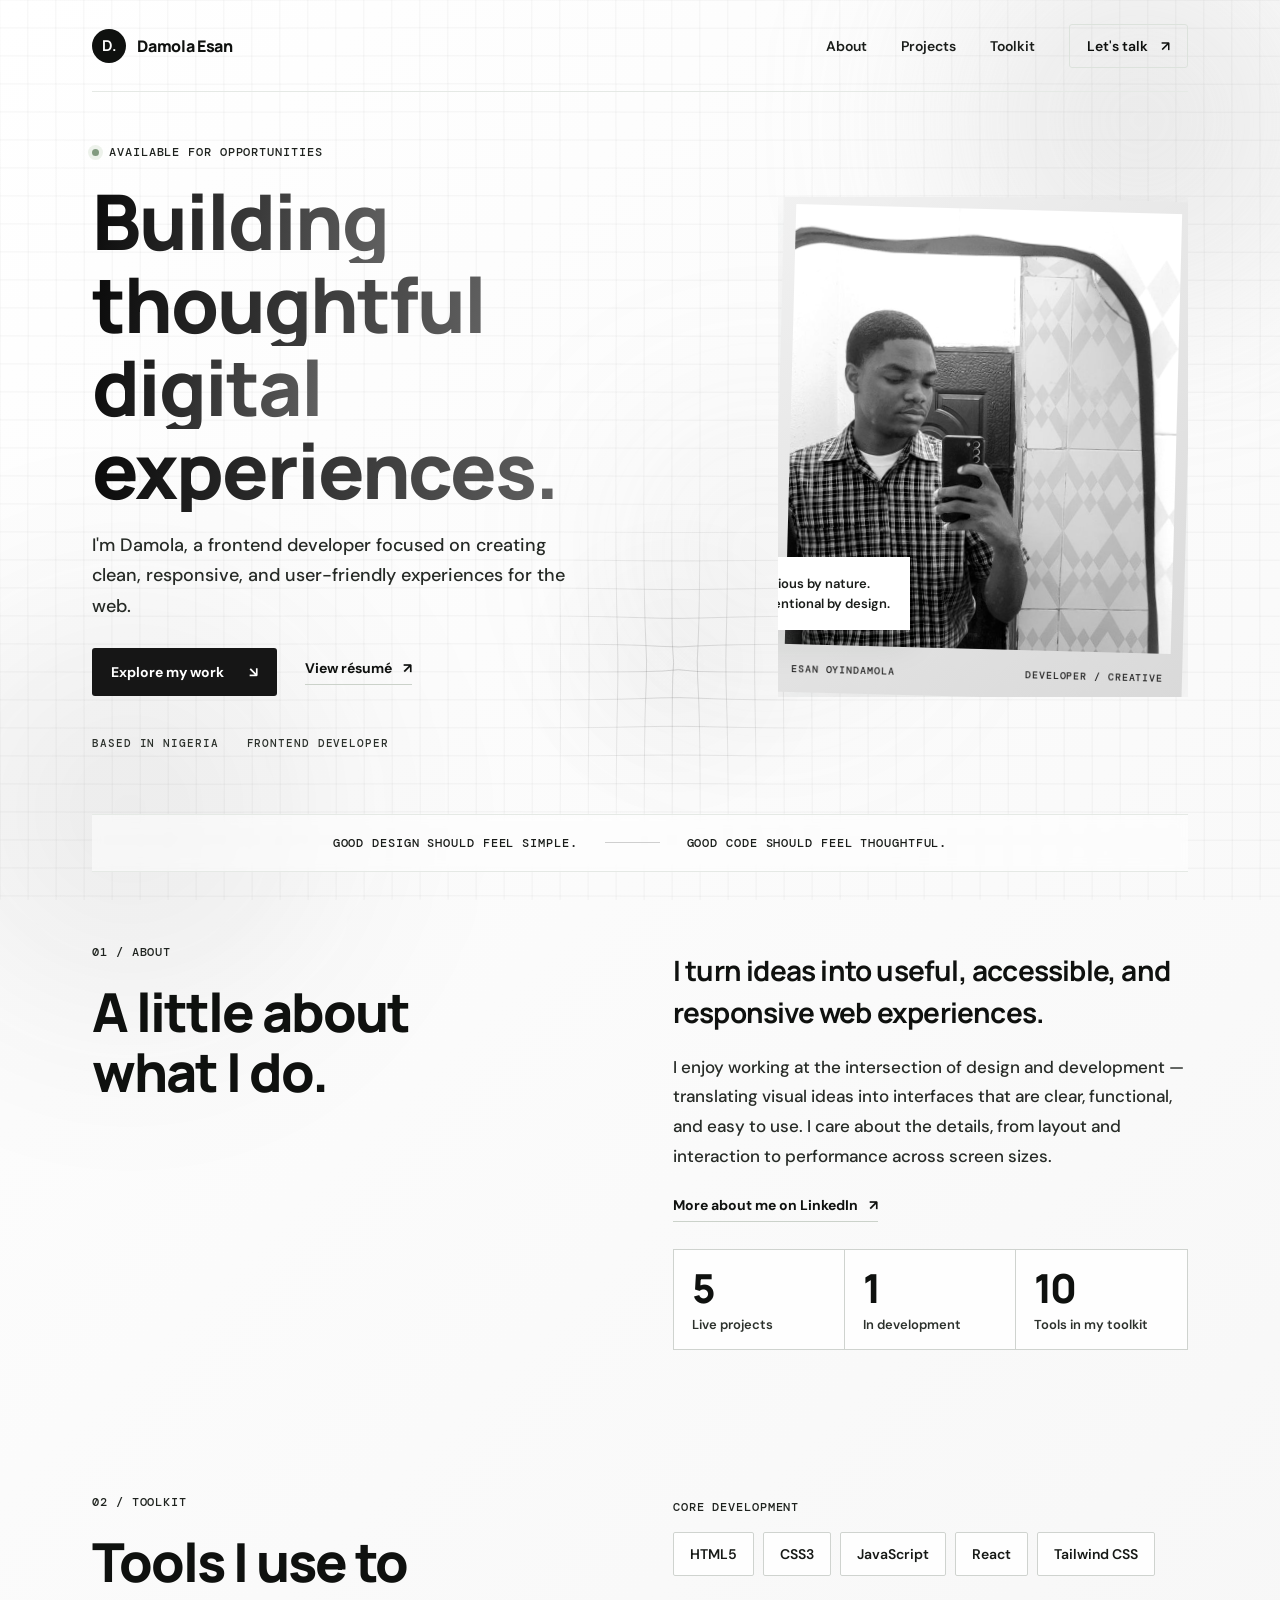
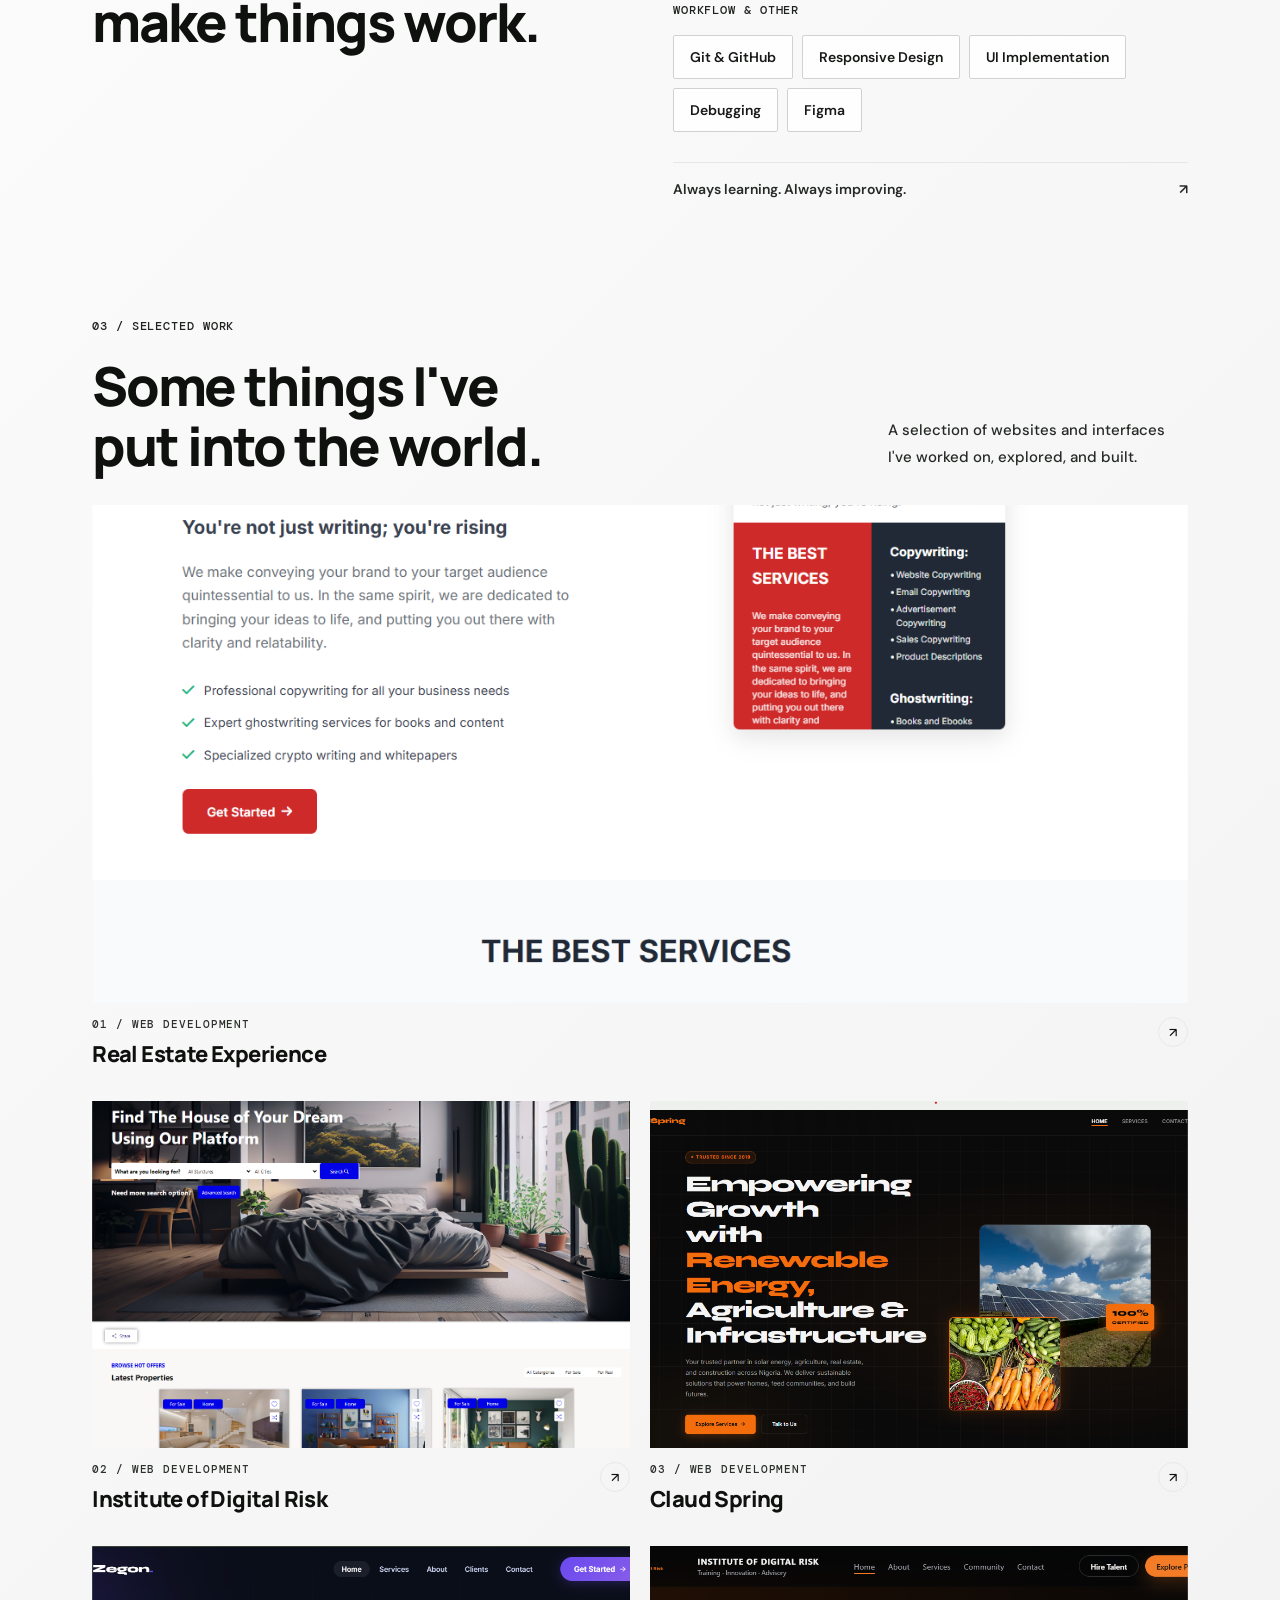
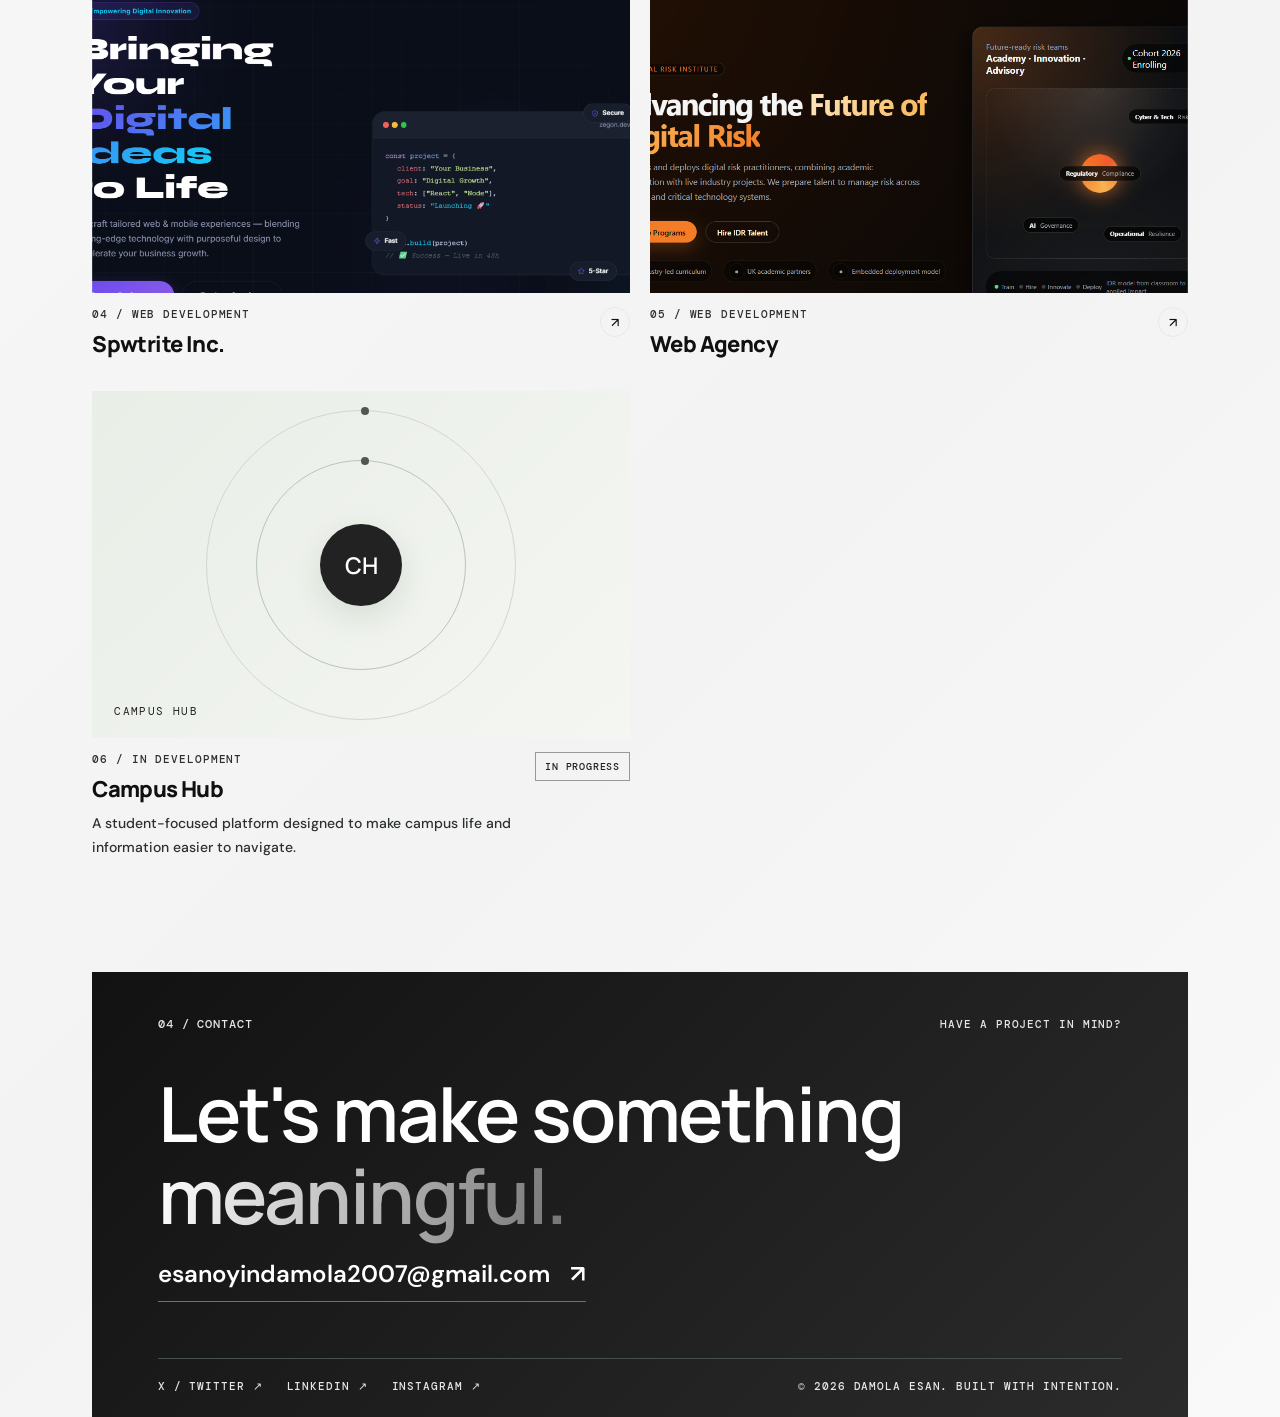
==== commit 44878488: "Add files via upload" ====
--- a/index.html
+++ b/index.html
@@ -11,6 +11,10 @@
   <link rel="stylesheet" href="style.css" />
 </head>
 <body>
+  <div class="scroll-progress"></div>
+  <div class="bg-blob blob-a"></div><div class="bg-blob blob-b"></div><div class="bg-blob blob-c"></div>
+  <canvas id="grid-canvas" aria-hidden="true"></canvas>
+  <div class="cursor-glow" aria-hidden="true"></div>
   <div class="page-shell">
     <header class="site-header">
       <a class="brand" href="#home" aria-label="Damola Esan home"><span class="brand-mark">D.</span><span>Damola Esan</span></a>
@@ -34,7 +38,7 @@
         </div>
         <div class="hero-visual">
           <div class="portrait-frame">
-            <img src="assests/Snapchat-313062206.jpg" alt="Portrait of Damola Esan" />
+            <img src="assests/portrait.jpg" alt="Portrait of Damola Esan" />
             <div class="portrait-caption"><span>ESAN OYINDAMOLA</span><span>DEVELOPER / CREATIVE</span></div>
           </div>
           <div class="floating-note"><span class="note-symbol">✳</span><span>Curious by nature.<br>Intentional by design.</span></div>
@@ -52,6 +56,11 @@
           <p class="about-lead">I turn ideas into useful, accessible, and responsive web experiences.</p>
           <p class="body-copy">I enjoy working at the intersection of design and development — translating visual ideas into interfaces that are clear, functional, and easy to use. I care about the details, from layout and interaction to performance across screen sizes.</p>
           <a class="text-link" href="https://www.linkedin.com/in/esan-oyindamola-5189a22b6" target="_blank" rel="noreferrer">More about me on LinkedIn <span>↗</span></a>
+          <div class="stat-row">
+            <div class="stat"><strong data-count="5">5</strong><span>Live projects</span></div>
+            <div class="stat"><strong data-count="1">1</strong><span>In development</span></div>
+            <div class="stat"><strong data-count="10">10</strong><span>Tools in my toolkit</span></div>
+          </div>
         </div>
       </section>
 
--- a/style.css
+++ b/style.css
@@ -74,3 +74,149 @@
 .hero{grid-template-columns:1fr;padding-top:65px;gap:55px}.hero h1{font-size:clamp(44px,12vw,62px)}.hero-meta{margin-top:45px;gap:17px;font-size:8px}.hero-visual{width:82%;justify-self:center;margin-right:12px}.portrait-frame img{height:390px}.floating-note{left:-45px;bottom:60px;padding:13px}.visual-index{right:-20px}
 .intro-strip{gap:12px;font-size:7px;letter-spacing:.6px}.strip-line{width:22px}.section{padding:75px 0}.about-section,.toolkit-section{grid-template-columns:1fr;gap:35px}.section-heading h2,.work-heading h2{font-size:42px}.about-lead{font-size:22px}.work-heading{display:block}.work-subtitle{margin-top:18px}.project-grid{grid-template-columns:1fr;gap:34px}.project-large{grid-column:auto}.project-large .project-image,.project-image{aspect-ratio:1.45}.project-info h3{font-size:17px}.contact-section{padding:38px 6% 23px}.contact-section h2{margin:58px 0 24px;font-size:46px}.contact-bottom{margin-top:75px;align-items:flex-start;gap:25px;flex-direction:column}.social-links{gap:17px;flex-wrap:wrap}.contact-top>span{font-size:7px}}
 @media(prefers-reduced-motion:reduce){html{scroll-behavior:auto}*,*::before,*::after{transition:none!important}.reveal{opacity:1;transform:none}}
+
+/* ===== Monochrome gradient background + interactive grid ===== */
+body{background:linear-gradient(135deg,#fff 0%,#f3f3f3 38%,#ffffff 62%,#ececec 100%);background-size:200% 200%;animation:bgShift 18s ease-in-out infinite;min-height:100vh}
+@keyframes bgShift{0%,100%{background-position:0% 0%}50%{background-position:100% 100%}}
+#grid-canvas{position:fixed;inset:0;width:100%;height:100%;z-index:0;pointer-events:none}
+.bg-blob{position:fixed;z-index:0;border-radius:50%;filter:blur(90px);pointer-events:none;opacity:.55}
+.blob-a{width:520px;height:520px;top:-140px;right:-120px;background:radial-gradient(circle,#c9c9c9,transparent 68%);animation:drift1 22s ease-in-out infinite}
+.blob-b{width:620px;height:620px;bottom:-220px;left:-180px;background:radial-gradient(circle,#2a2a2a33,transparent 68%);animation:drift2 26s ease-in-out infinite}
+.blob-c{width:380px;height:380px;top:40%;left:45%;background:radial-gradient(circle,#b5b5b555,transparent 70%);animation:drift3 30s ease-in-out infinite}
+@keyframes drift1{50%{transform:translate(-160px,200px) scale(1.2)}}
+@keyframes drift2{50%{transform:translate(220px,-140px) scale(1.15)}}
+@keyframes drift3{33%{transform:translate(-200px,120px)}66%{transform:translate(160px,-160px) scale(1.25)}}
+.page-shell,.contact-section{position:relative;z-index:1}
+.cursor-glow{position:fixed;left:0;top:0;width:340px;height:340px;margin:-170px 0 0 -170px;border-radius:50%;background:radial-gradient(circle,rgba(30,30,30,.03),transparent 65%);pointer-events:none;z-index:0;will-change:transform}
+.scroll-progress{position:fixed;top:0;left:0;height:3px;width:100%;transform-origin:left;transform:scaleX(0);background:linear-gradient(90deg,#111,#888,#111);z-index:50}
+
+/* ===== Hero load-in ===== */
+.w{display:inline-block;overflow:hidden;vertical-align:top;padding-bottom:.12em;margin-bottom:-.12em}
+.wi{display:inline-block;transform:translateY(115%) rotate(4deg);animation:rise 1s cubic-bezier(.2,.8,.2,1) forwards;animation-delay:calc(var(--i)*.09s + .15s)}
+@keyframes rise{to{transform:none}}
+h1 span .wi,.section-heading h2 span,.contact-section h2 span{background:linear-gradient(100deg,#1b1b1b 0%,#9d9d9d 35%,#1b1b1b 70%,#9d9d9d 100%);background-size:250% 100%;-webkit-background-clip:text;background-clip:text;-webkit-text-fill-color:transparent;color:transparent;animation:rise 1s cubic-bezier(.2,.8,.2,1) forwards,shimmer 5s linear infinite;animation-delay:calc(var(--i)*.09s + .15s),0s}
+.contact-section h2 span{background-image:linear-gradient(100deg,#fff 0%,#777 40%,#fff 80%);animation:shimmer 5s linear infinite}
+@keyframes shimmer{to{background-position:-250% 0}}
+.hero-copy>*:not(h1){opacity:0;animation:fadeUp .9s cubic-bezier(.2,.8,.2,1) forwards}
+.hero-copy>.eyebrow{animation-delay:.05s}.hero-copy>.hero-intro{animation-delay:.7s}.hero-copy>.hero-actions{animation-delay:.85s}.hero-copy>.hero-meta{animation-delay:1s}
+@keyframes fadeUp{from{opacity:0;transform:translateY(24px)}to{opacity:1;transform:none}}
+.status-dot{animation:pulse 2s ease-out infinite}
+@keyframes pulse{0%{box-shadow:0 0 0 0 rgba(90,90,90,.45)}100%{box-shadow:0 0 0 12px rgba(90,90,90,0)}}
+
+/* ===== Portrait: float, 3D tilt, reveal ===== */
+.hero-visual{animation:floaty 7s ease-in-out infinite,portraitIn 1.3s cubic-bezier(.2,.8,.2,1) both;perspective:900px}
+@keyframes floaty{50%{translate:0 -14px}}
+@keyframes portraitIn{from{opacity:0;clip-path:inset(0 0 100% 0);scale:.94}to{opacity:1;clip-path:inset(0);scale:1}}
+.portrait-frame{transform:rotate(1.5deg) rotateX(var(--rx,0deg)) rotateY(var(--ry,0deg));transition:transform .25s ease-out;background:linear-gradient(145deg,#f1f1f1,#d9d9d9);will-change:transform}
+.portrait-frame img{filter:grayscale(1) contrast(1.05);object-position:center 20%}
+.portrait-frame::after{content:"";position:absolute;inset:12px 12px 48px;background:linear-gradient(115deg,transparent 35%,rgba(255,255,255,.55) 50%,transparent 65%);background-size:250% 100%;background-position:150% 0;animation:sheen 5s ease-in-out 1.5s infinite;pointer-events:none}
+@keyframes sheen{40%,100%{background-position:-60% 0}}
+.floating-note{animation:floatyB 6s ease-in-out infinite}
+@keyframes floatyB{50%{translate:0 12px}}
+.note-symbol{display:inline-block;animation:spin 9s linear infinite;color:#444}
+@keyframes spin{to{rotate:360deg}}
+
+/* ===== Interactions ===== */
+.strip-line{position:relative;overflow:hidden;background:#cfcfcf}
+.strip-line::after{content:"";position:absolute;inset:0;background:#111;transform:translateX(-100%);animation:slide 2.6s ease-in-out infinite}
+@keyframes slide{50%{transform:translateX(0)}100%{transform:translateX(100%)}}
+.button,.nav-contact,.contact-email{translate:var(--mx,0) var(--my,0);transition:translate .2s ease-out,background .2s,color .2s}
+.button-dark{position:relative;overflow:hidden;background:#161616}
+.button-dark::after{content:"";position:absolute;inset:0;background:linear-gradient(110deg,transparent 30%,rgba(255,255,255,.28) 50%,transparent 70%);transform:translateX(-120%);transition:transform .7s}
+.button-dark:hover::after{transform:translateX(120%)}
+.text-link,.nav-links a:not(.nav-contact){position:relative}
+.tag-list span{transition:transform .25s,background .25s,color .25s,border-color .25s}
+.tag-list span:hover{transform:translateY(-4px);background:#161616;color:#fff;border-color:#161616}
+.project-card{transition:opacity .7s ease,transform .7s ease,filter .4s}
+.project-grid:hover .project-card:not(:hover){filter:grayscale(.6) opacity(.7)}
+.project-image::before{content:"";position:absolute;inset:0;z-index:2;background:linear-gradient(110deg,transparent 35%,rgba(255,255,255,.4) 50%,transparent 65%);transform:translateX(-120%);transition:transform .9s;pointer-events:none}
+.project-image:hover::before{transform:translateX(120%)}
+.project-image{clip-path:inset(0 0 100% 0);transition:clip-path 1.1s cubic-bezier(.2,.8,.2,1)}
+.project-card.visible .project-image{clip-path:inset(0)}
+.campus-orbit{animation:orbit 14s linear infinite}.orbit-two{animation-duration:22s;animation-direction:reverse}
+.campus-orbit::after{content:"";position:absolute;top:-4px;left:50%;width:8px;height:8px;border-radius:50%;background:#555}
+@keyframes orbit{to{transform:rotate(360deg)}}
+.campus-center{animation:breathe 3.5s ease-in-out infinite;background:#222}
+@keyframes breathe{50%{transform:scale(1.1)}}
+.contact-section{background:linear-gradient(135deg,#121212,#2b2b2b,#121212);background-size:200% 200%;animation:bgShift 14s ease-in-out infinite}
+.contact-section h2 span{color:transparent}
+
+@media(pointer:coarse){.cursor-glow{display:none}}
+@media(prefers-reduced-motion:reduce){.wi,.hero-copy>*,.hero-visual,.project-image{animation:none!important;opacity:1!important;transform:none!important;clip-path:none!important}.bg-blob,body,.contact-section{animation:none!important}}
+
+/* ===== Readability: bolder, darker, larger text ===== */
+:root{--ink:#0f110f;--muted:#2f342f}
+body{font-weight:500}
+.nav-links{font-size:14px;font-weight:600;color:#1a1d1a;gap:34px}
+.brand{font-size:16px;font-weight:800}
+.eyebrow,.hero-meta,.portrait-caption,.visual-index,.intro-strip,.tool-label,.project-type,.contact-top>span,.contact-bottom,.social-links{font-family:var(--mono);font-weight:500;letter-spacing:.9px}
+.eyebrow{color:#1f231f;font-size:12px;font-weight:500}
+h1,h2,h3{font-weight:800;letter-spacing:-2px}
+h1{font-weight:800}
+.hero-intro{font-size:18px;line-height:1.7;color:#262a26;font-weight:500;max-width:480px}
+.button,.text-link{font-size:14px;font-weight:700}
+.hero-meta{font-size:11px;color:#2c312c;font-weight:500}
+.portrait-caption{font-size:10px;color:#222;font-weight:500}
+.visual-index{font-size:11px;color:#222}
+.floating-note{font-size:13px;font-weight:600;color:#1a1d1a}
+.intro-strip{font-size:12px;font-weight:500;color:#1a1d1a;padding:20px 0;background:rgba(255,255,255,.55);backdrop-filter:blur(6px)}
+.section-heading h2,.work-heading h2{font-weight:800}
+.about-lead{font-size:28px;font-weight:700;color:#0f110f;max-width:560px}
+.body-copy{font-size:17px;line-height:1.75;color:#272b27;font-weight:500;max-width:560px}
+.tool-label{font-size:12px;color:#1f231f;font-weight:500}
+.tag-list span{font-size:14px;font-weight:600;color:#161916;background:rgba(255,255,255,.85);border-color:#cfd3cf;padding:12px 16px}
+.tool-note{font-size:14px;font-weight:600;color:#262a26}
+.work-subtitle{font-size:15px;font-weight:500;color:#262a26;max-width:300px}
+.project-type{font-size:11px;color:#2c312c;font-weight:500}
+.project-info h3{font-size:22px;font-weight:800}
+.project-description{font-size:14px;color:#2c312c;font-weight:500;max-width:420px}
+.status-pill{font-size:10px;color:#222;border-color:#999;font-weight:500}
+.campus-label{font-size:11px;color:#222}
+.contact-top,.contact-top .eyebrow{color:#e4e7e3}
+.contact-top>span{font-size:11px}
+.contact-email{font-size:clamp(16px,2.2vw,24px);font-weight:600}
+.contact-bottom{font-size:11px;color:#e4e7e3}
+.social-links{font-size:11px;font-weight:500}
+h1 span .wi{background-image:linear-gradient(100deg,#0a0a0a 0%,#5f5f5f 40%,#0a0a0a 75%,#5f5f5f 100%)}
+
+/* ===== Tighter spacing ===== */
+.section{padding:72px 0}
+.hero{min-height:0;padding-top:52px;padding-bottom:64px;gap:6%}
+h1{margin:20px 0 18px}
+.hero-actions{margin-top:26px}
+.hero-meta{margin-top:40px}
+.portrait-frame img{height:440px}
+.about-section,.toolkit-section{gap:6%}
+.work-section{padding-top:48px}
+.work-heading{margin-bottom:28px}
+.project-grid{gap:32px 20px}
+.project-info{padding-top:14px}
+.contact-section{margin-top:40px;padding:44px 6% 24px}
+.contact-section h2{margin:40px 0 22px}
+.contact-bottom{margin-top:56px}
+.body-copy{margin-bottom:22px}
+.tool-group+.tool-group{margin-top:26px}
+.tool-note{margin-top:30px}
+
+/* ===== Stats row (fills the About column) ===== */
+.stat-row{display:grid;grid-template-columns:repeat(3,1fr);gap:0;margin-top:34px;max-width:560px;border:1px solid #cfd3cf;background:rgba(255,255,255,.8)}
+.stat{padding:18px 18px 16px;border-right:1px solid #cfd3cf}
+.stat:last-child{border-right:0}
+.stat strong{display:block;font:800 40px/1 var(--heading);letter-spacing:-1.5px;color:#0f110f}
+.stat span{display:block;margin-top:8px;font-size:13px;font-weight:600;color:#2c312c}
+
+@media(max-width:800px){.section{padding:60px 0}.hero{padding-top:40px}}
+@media(max-width:620px){
+  .section{padding:52px 0}
+  .hero{padding-top:36px;gap:36px;padding-bottom:44px}
+  .hero-meta{margin-top:30px}
+  .about-section,.toolkit-section{gap:22px}
+  .about-lead{font-size:23px}
+  .body-copy{font-size:16px}
+  .stat strong{font-size:32px}
+  .stat{padding:14px 12px}
+  .intro-strip{font-size:9px}
+  .contact-section h2{margin:36px 0 20px}
+  .contact-bottom{margin-top:44px}
+  .contact-top>span,.contact-bottom,.social-links{font-size:10px}
+}
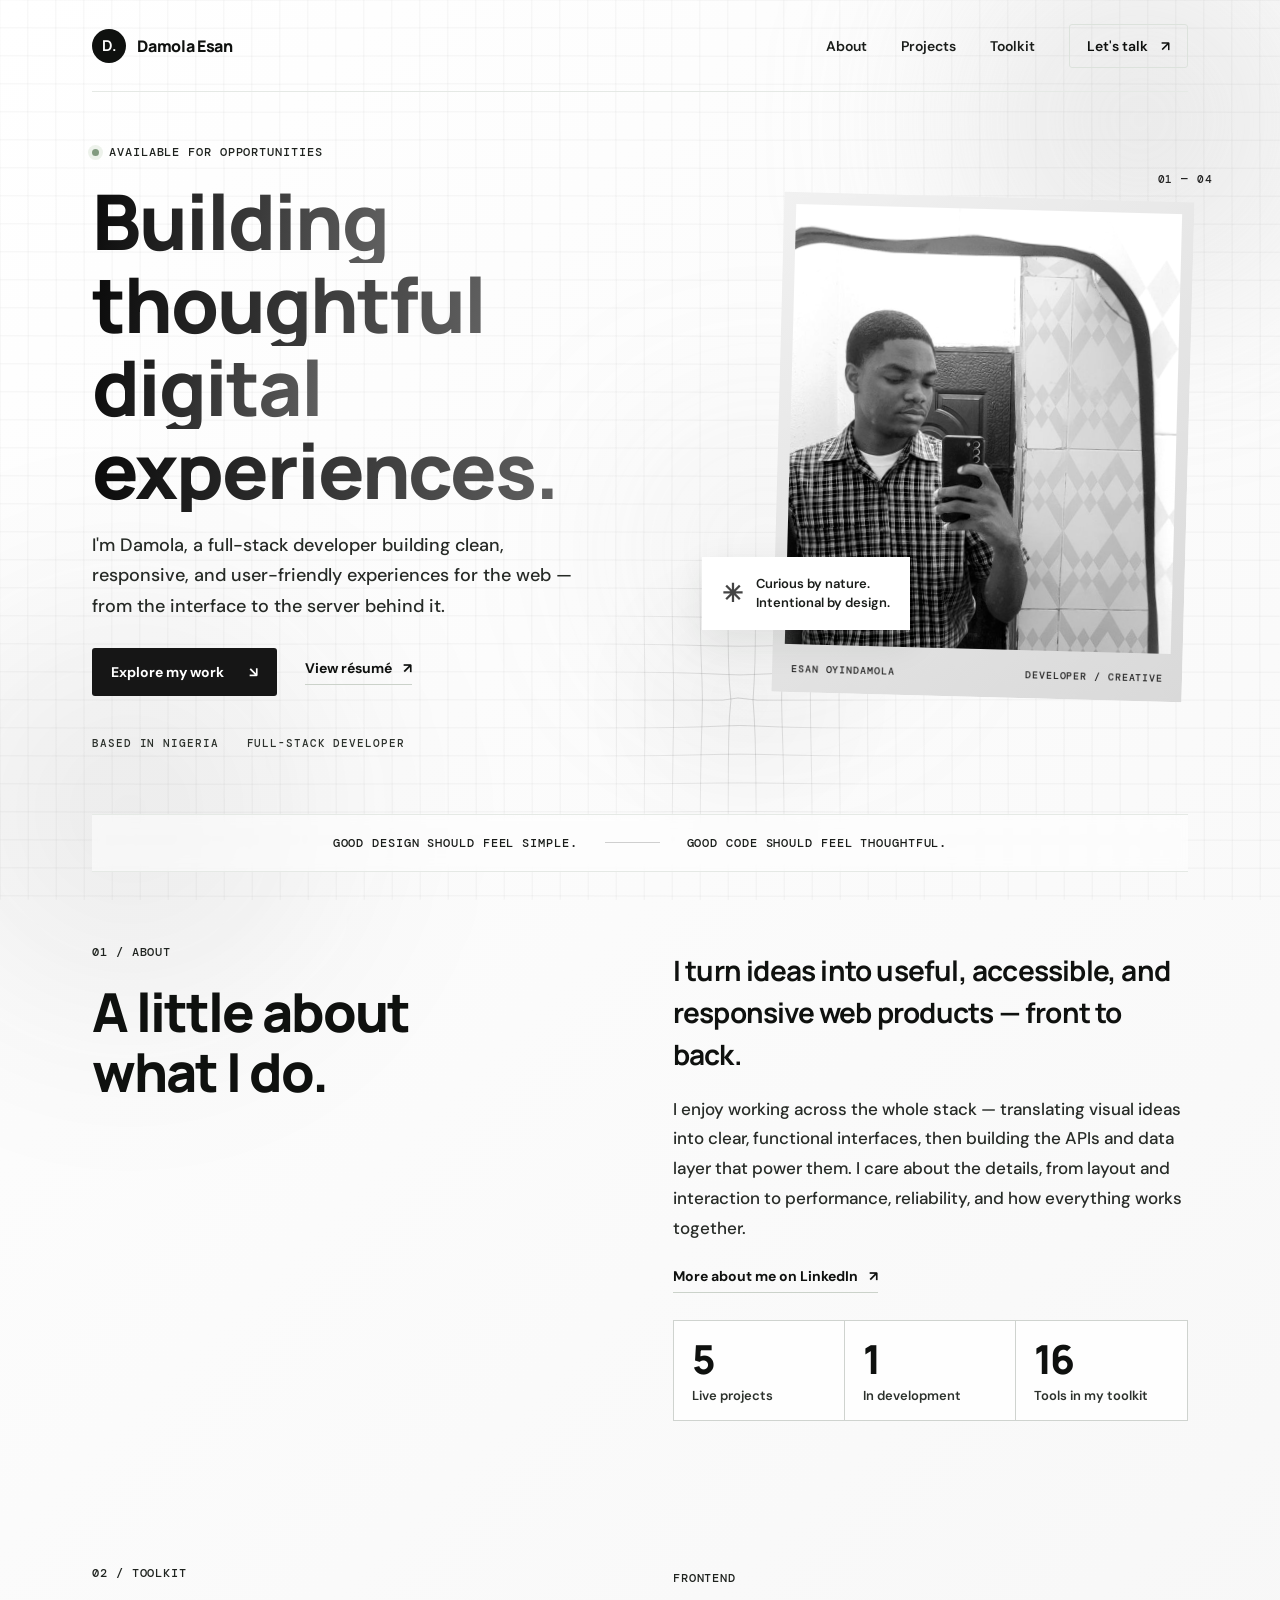
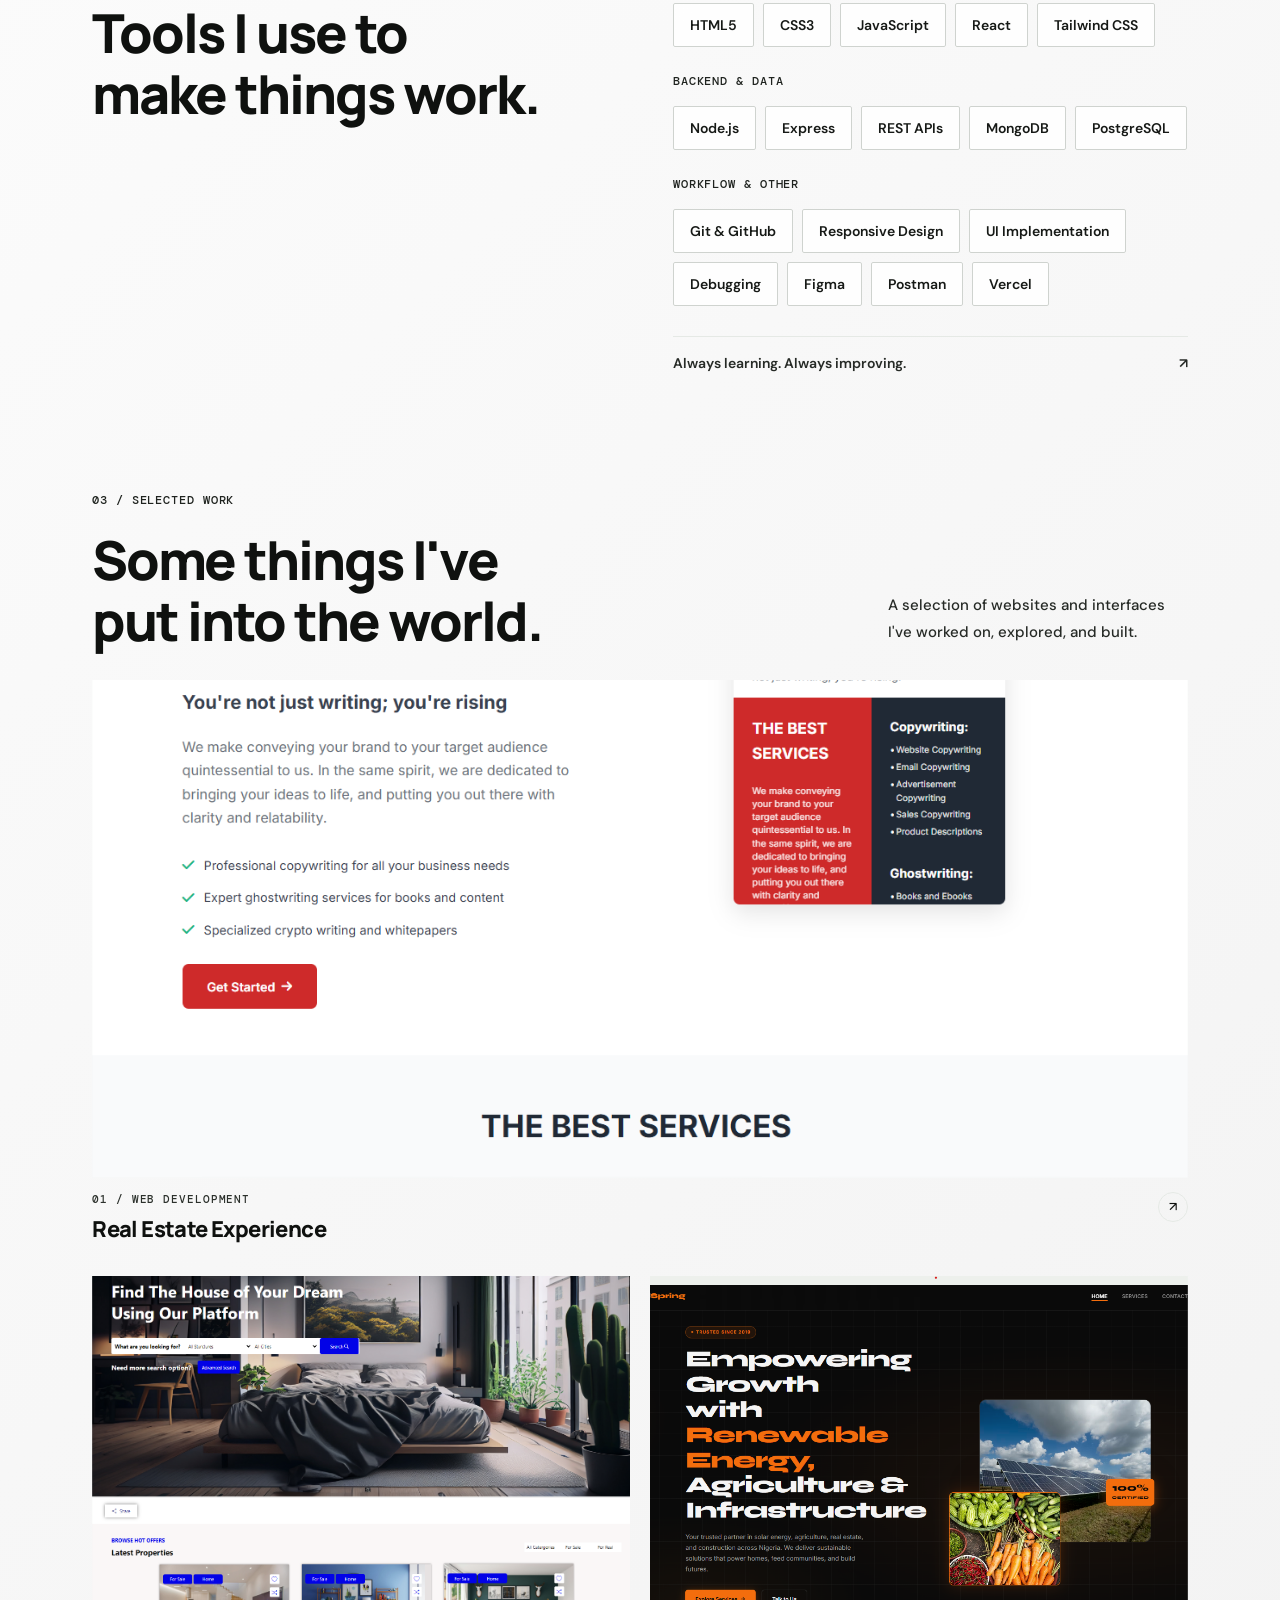
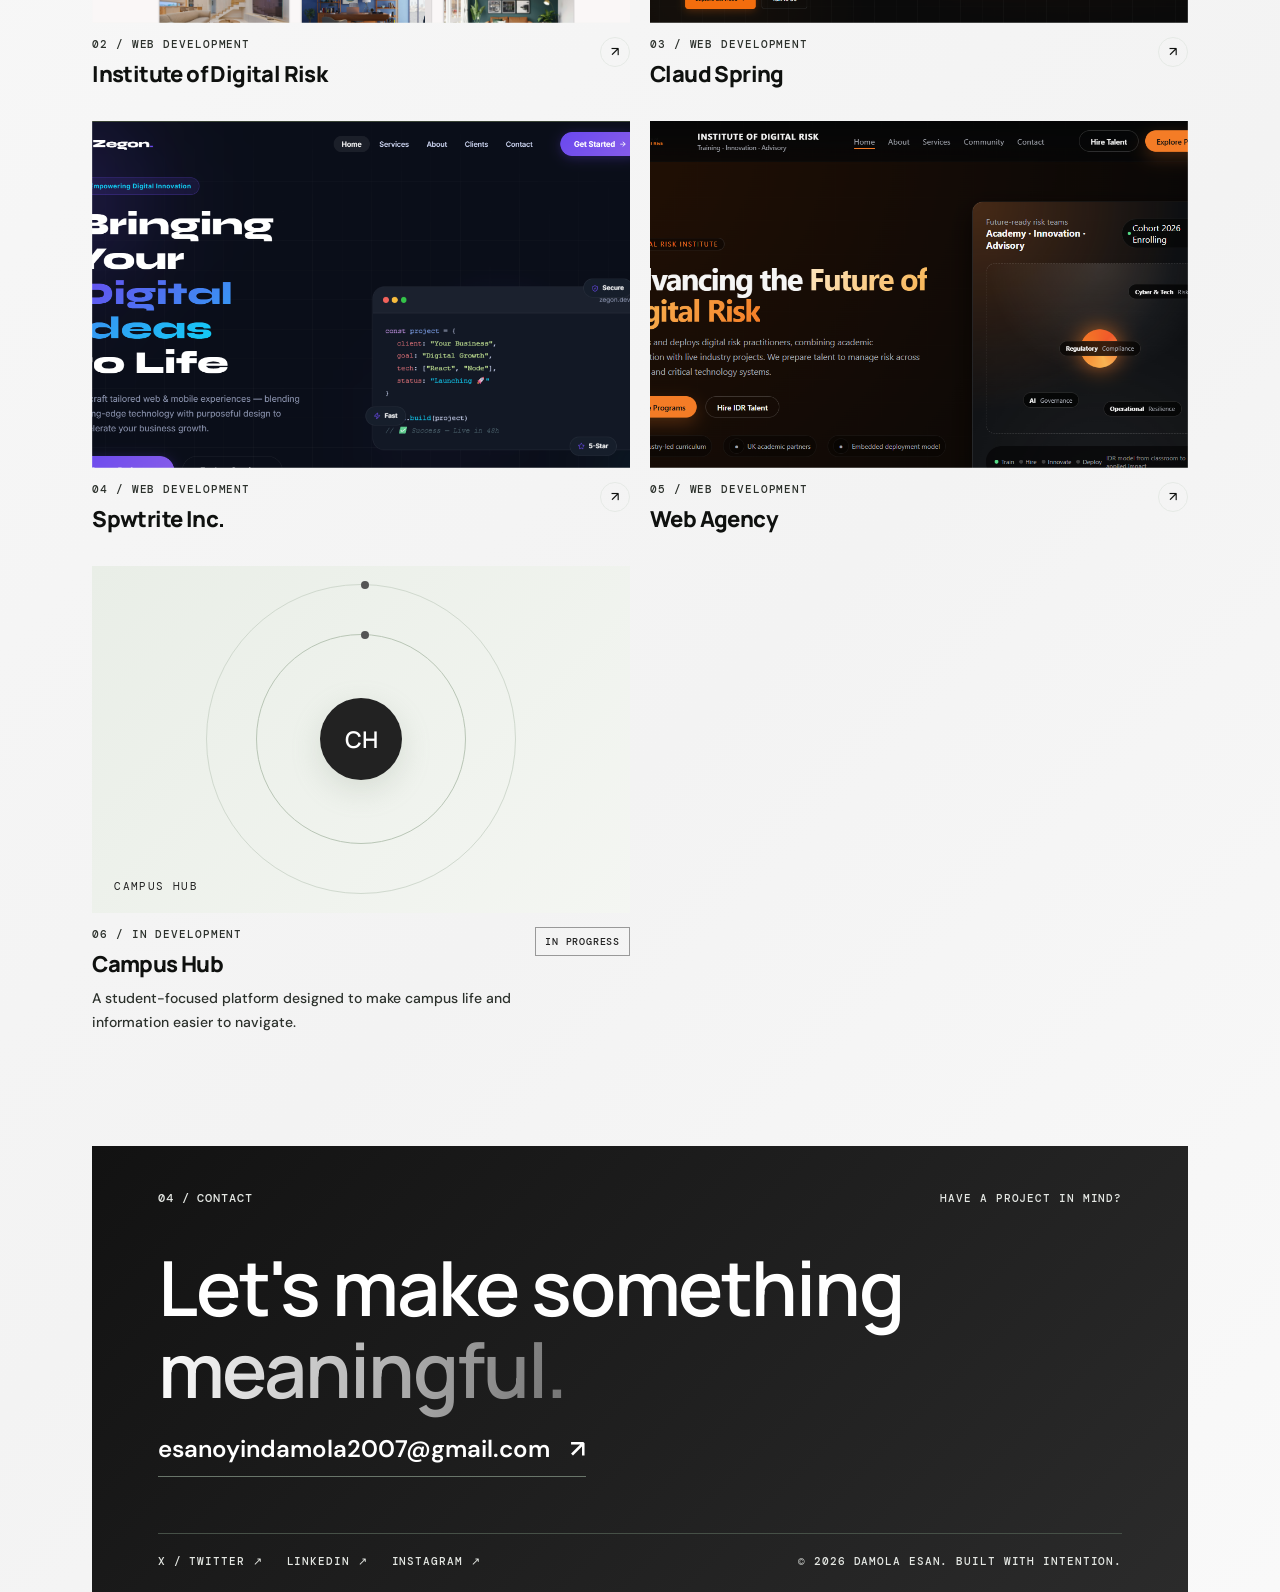
==== commit ab56bfe8: "Add files via upload" ====
--- a/index.html
+++ b/index.html
@@ -3,8 +3,8 @@
 <head>
   <meta charset="UTF-8" />
   <meta name="viewport" content="width=device-width, initial-scale=1.0" />
-  <meta name="description" content="Damola Esan — Frontend Developer building thoughtful, responsive web experiences." />
-  <title>Damola Esan — Frontend Developer</title>
+  <meta name="description" content="Damola Esan — Full-Stack Developer building thoughtful, responsive web experiences from interface to backend." />
+  <title>Damola Esan — Full-Stack Developer</title>
   <link rel="preconnect" href="https://fonts.googleapis.com">
   <link rel="preconnect" href="https://fonts.gstatic.com" crossorigin>
   <link href="https://fonts.googleapis.com/css2?family=DM+Mono:wght@400;500&family=DM+Sans:wght@400;500;600;700&family=Manrope:wght@400;500;600;700;800&display=swap" rel="stylesheet">
@@ -29,12 +29,12 @@
         <div class="hero-copy">
           <p class="eyebrow"><span class="status-dot"></span> AVAILABLE FOR OPPORTUNITIES</p>
           <h1>Building thoughtful<br><span>digital experiences.</span></h1>
-          <p class="hero-intro">I'm Damola, a frontend developer focused on creating clean, responsive, and user-friendly experiences for the web.</p>
+          <p class="hero-intro">I'm Damola, a full-stack developer building clean, responsive, and user-friendly experiences for the web — from the interface to the server behind it.</p>
           <div class="hero-actions">
             <a class="button button-dark" href="#work">Explore my work <span>↘</span></a>
             <a class="text-link" href="https://drive.google.com/file/d/15FwNfSYb_VCjnUqHUE1DpL2bQEZpuLX1/view?usp=drivesdk" target="_blank" rel="noreferrer">View résumé <span>↗</span></a>
           </div>
-          <div class="hero-meta"><span>BASED IN NIGERIA</span><span>FRONTEND DEVELOPER</span></div>
+          <div class="hero-meta"><span>BASED IN NIGERIA</span><span>FULL-STACK DEVELOPER</span></div>
         </div>
         <div class="hero-visual">
           <div class="portrait-frame">
@@ -53,13 +53,13 @@
       <section class="section about-section" id="about">
         <div class="section-heading"><p class="eyebrow">01 / ABOUT</p><h2>A little about<br>what I do.</h2></div>
         <div class="about-content">
-          <p class="about-lead">I turn ideas into useful, accessible, and responsive web experiences.</p>
-          <p class="body-copy">I enjoy working at the intersection of design and development — translating visual ideas into interfaces that are clear, functional, and easy to use. I care about the details, from layout and interaction to performance across screen sizes.</p>
+          <p class="about-lead">I turn ideas into useful, accessible, and responsive web products — front to back.</p>
+          <p class="body-copy">I enjoy working across the whole stack — translating visual ideas into clear, functional interfaces, then building the APIs and data layer that power them. I care about the details, from layout and interaction to performance, reliability, and how everything works together.</p>
           <a class="text-link" href="https://www.linkedin.com/in/esan-oyindamola-5189a22b6" target="_blank" rel="noreferrer">More about me on LinkedIn <span>↗</span></a>
           <div class="stat-row">
             <div class="stat"><strong data-count="5">5</strong><span>Live projects</span></div>
             <div class="stat"><strong data-count="1">1</strong><span>In development</span></div>
-            <div class="stat"><strong data-count="10">10</strong><span>Tools in my toolkit</span></div>
+            <div class="stat"><strong data-count="16">16</strong><span>Tools in my toolkit</span></div>
           </div>
         </div>
       </section>
@@ -67,8 +67,9 @@
       <section class="section toolkit-section" id="toolkit">
         <div class="section-heading"><p class="eyebrow">02 / TOOLKIT</p><h2>Tools I use to<br>make things work.</h2></div>
         <div class="toolkit-content">
-          <div class="tool-group"><p class="tool-label">CORE DEVELOPMENT</p><div class="tag-list"><span>HTML5</span><span>CSS3</span><span>JavaScript</span><span>React</span><span>Tailwind CSS</span></div></div>
-          <div class="tool-group"><p class="tool-label">WORKFLOW & OTHER</p><div class="tag-list"><span>Git & GitHub</span><span>Responsive Design</span><span>UI Implementation</span><span>Debugging</span><span>Figma</span></div></div>
+          <div class="tool-group"><p class="tool-label">FRONTEND</p><div class="tag-list"><span>HTML5</span><span>CSS3</span><span>JavaScript</span><span>React</span><span>Tailwind CSS</span></div></div>
+          <div class="tool-group"><p class="tool-label">BACKEND & DATA</p><div class="tag-list"><span>Node.js</span><span>Express</span><span>REST APIs</span><span>MongoDB</span><span>PostgreSQL</span></div></div>
+          <div class="tool-group"><p class="tool-label">WORKFLOW & OTHER</p><div class="tag-list"><span>Git & GitHub</span><span>Responsive Design</span><span>UI Implementation</span><span>Debugging</span><span>Figma</span><span>Postman</span><span>Vercel</span></div></div>
           <div class="tool-note">Always learning. Always improving.<span>↗</span></div>
         </div>
       </section>
--- a/style.css
+++ b/style.css
@@ -220,3 +220,11 @@
   .contact-bottom{margin-top:44px}
   .contact-top>span,.contact-bottom,.social-links{font-size:10px}
 }
+
+/* ===== Fix: keep floating note + index visible ===== */
+.hero-visual{animation:floaty 7s ease-in-out infinite;clip-path:none}
+.portrait-frame{animation:portraitIn 1.3s cubic-bezier(.2,.8,.2,1) both}
+.floating-note,.visual-index{opacity:0;animation:fadeUp .9s cubic-bezier(.2,.8,.2,1) 1.1s forwards,floatyB 6s ease-in-out 2s infinite}
+.visual-index{animation:fadeUp .9s cubic-bezier(.2,.8,.2,1) 1.3s forwards}
+.floating-note{z-index:3}
+@media(prefers-reduced-motion:reduce){.portrait-frame,.floating-note,.visual-index{animation:none!important;opacity:1!important;clip-path:none!important}}
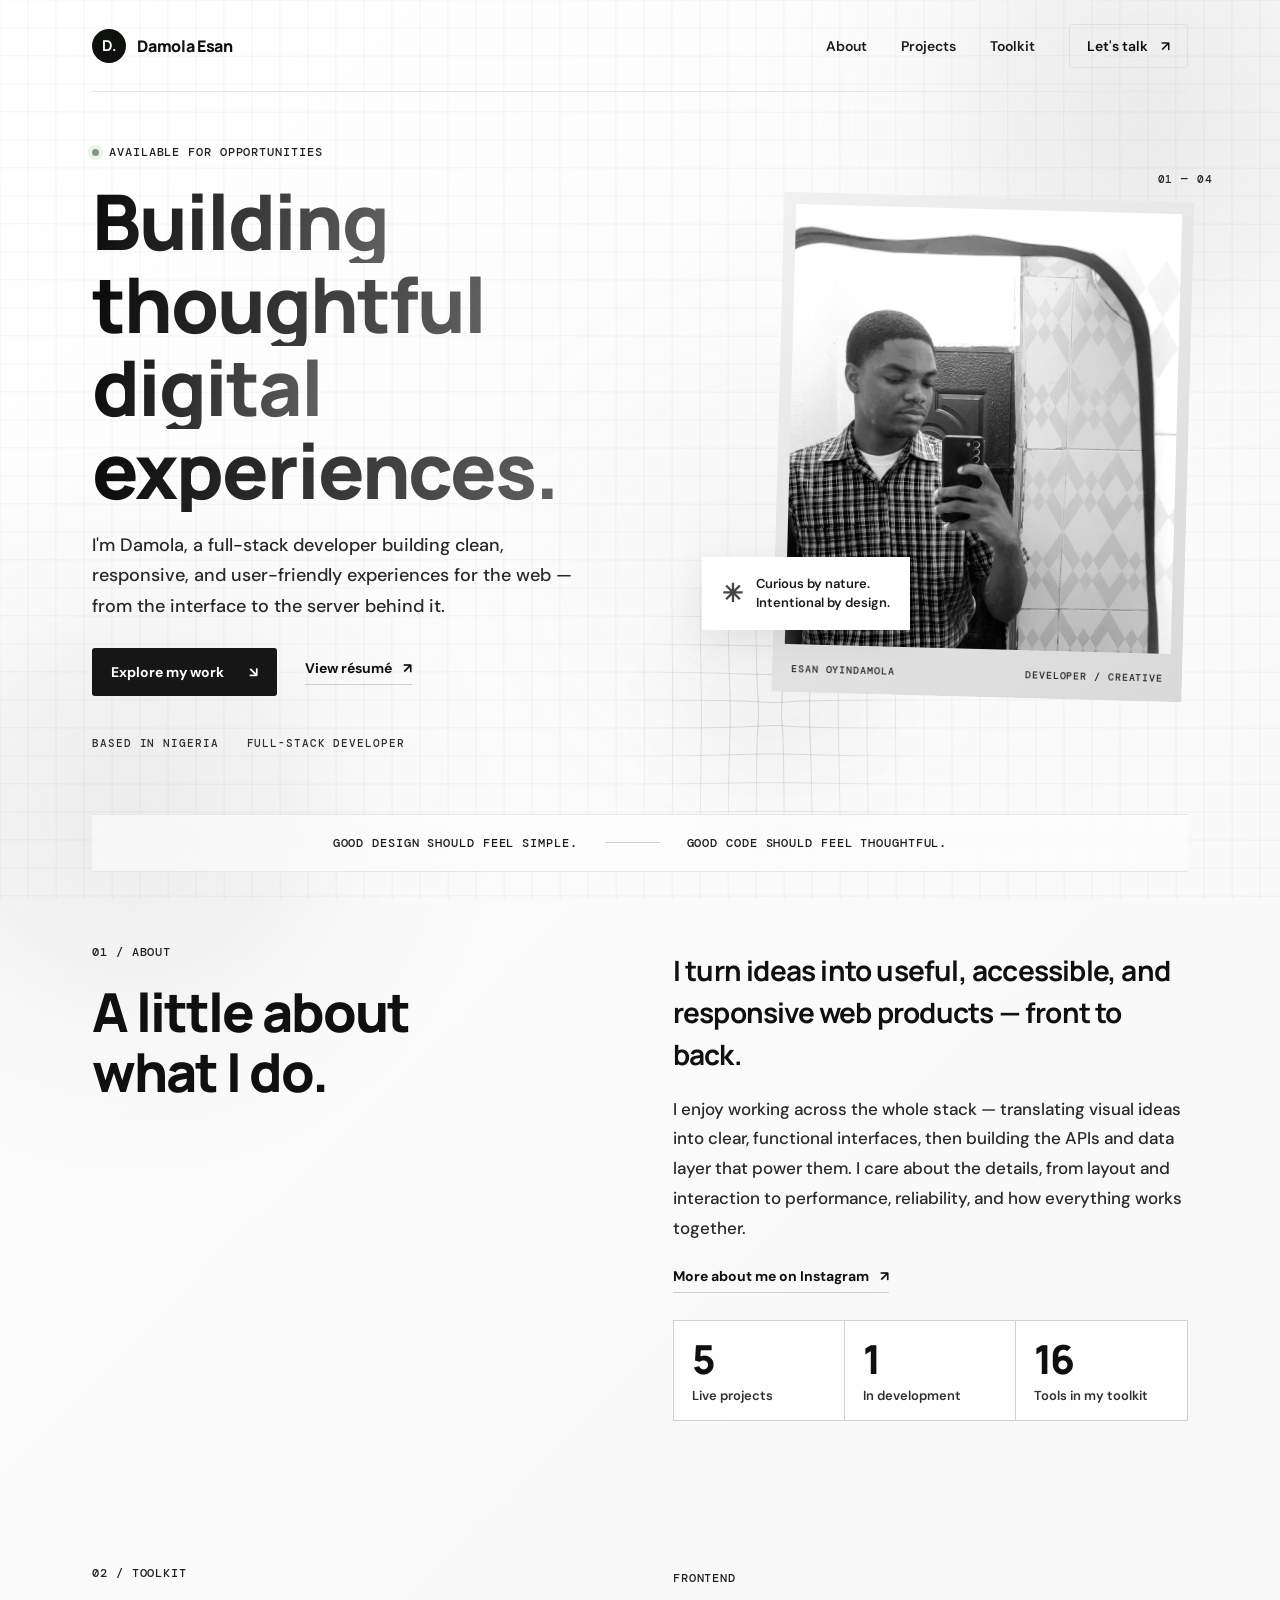
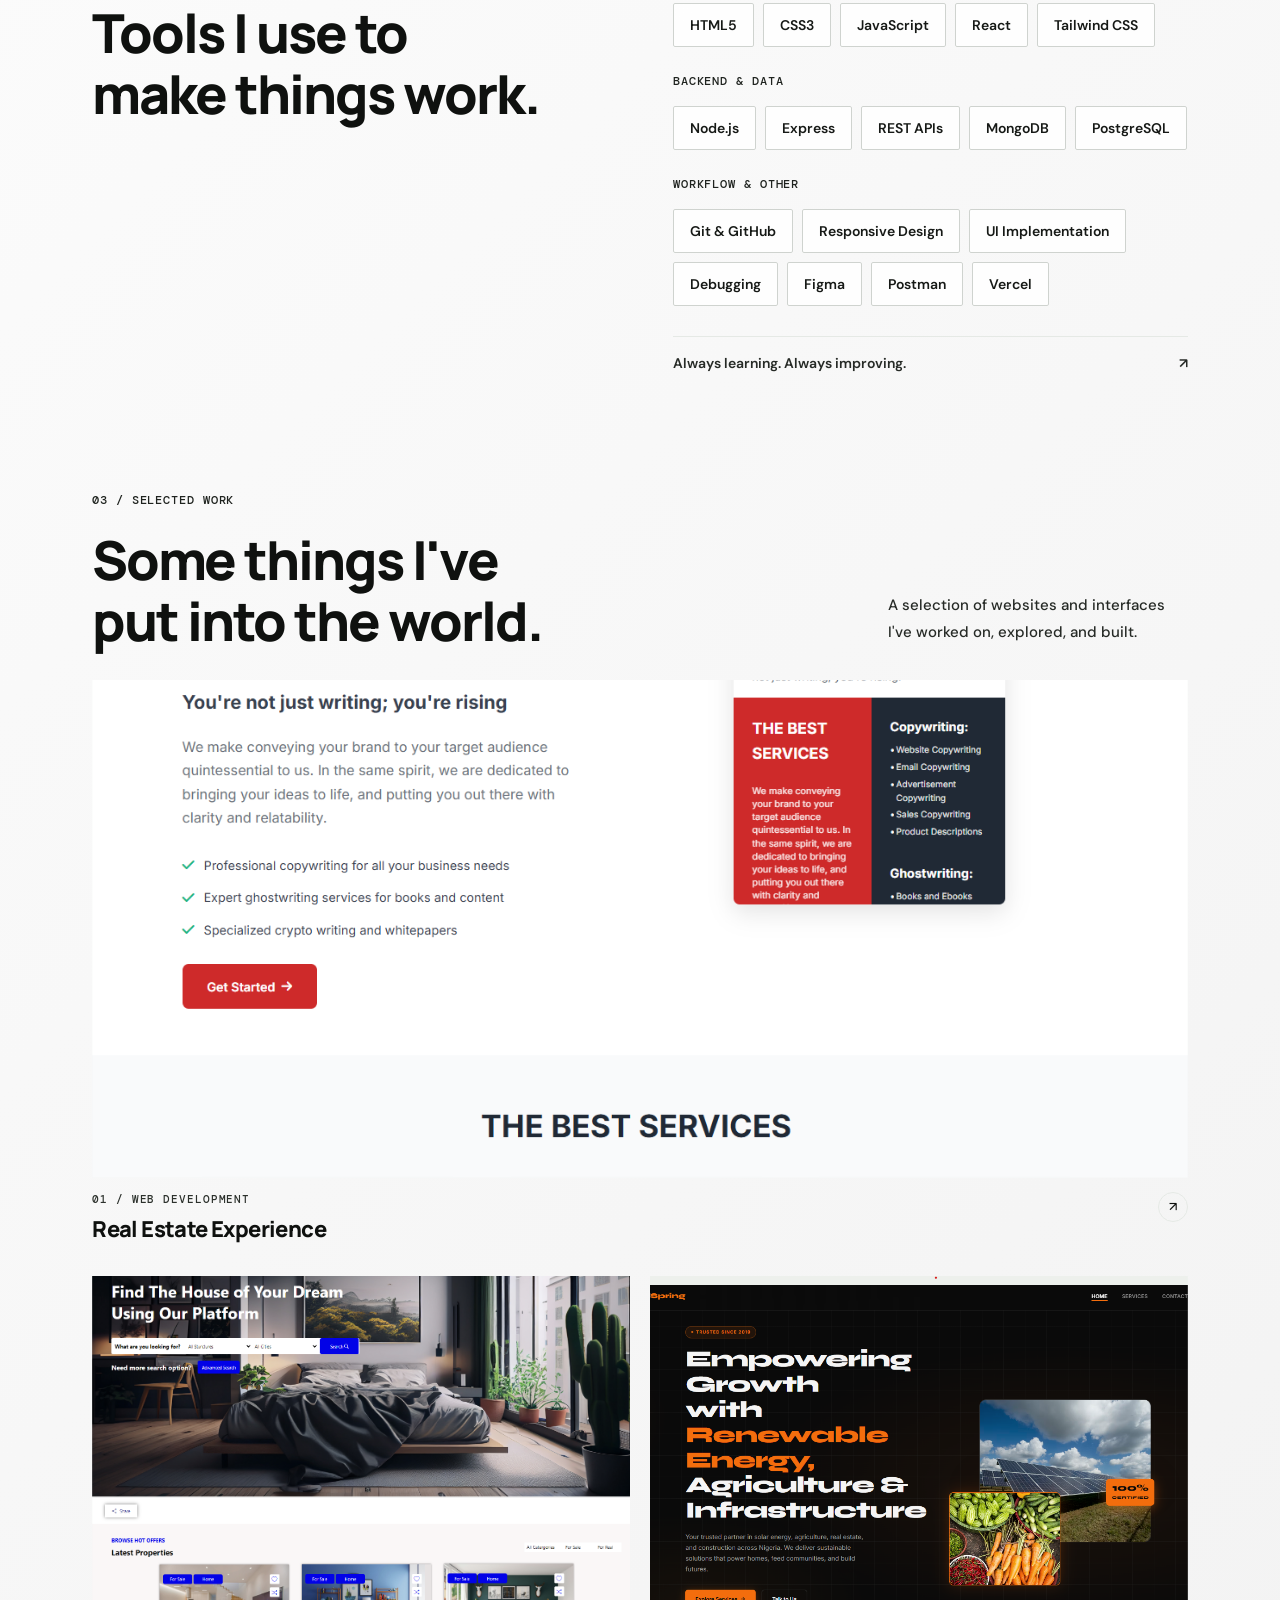
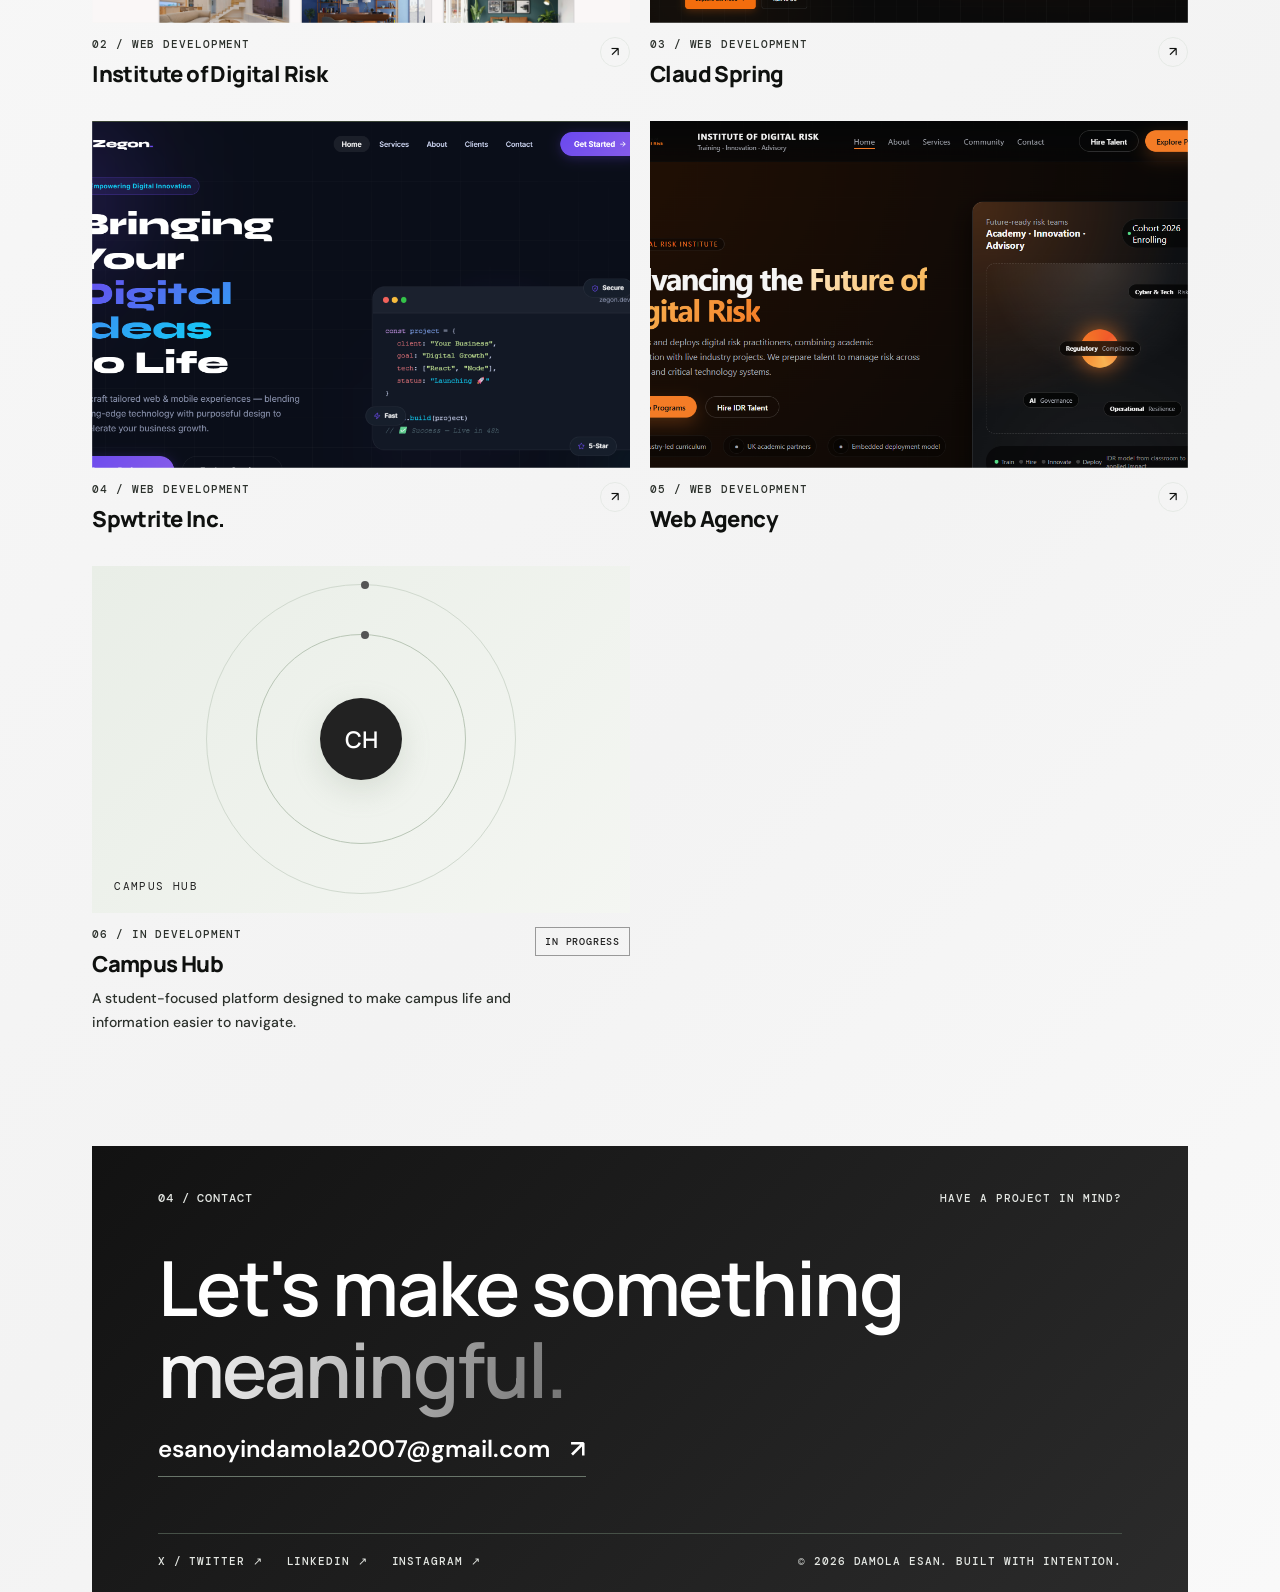
==== commit 9b762b08: "Add files via upload" ====
--- a/index.html
+++ b/index.html
@@ -55,7 +55,7 @@
         <div class="about-content">
           <p class="about-lead">I turn ideas into useful, accessible, and responsive web products — front to back.</p>
           <p class="body-copy">I enjoy working across the whole stack — translating visual ideas into clear, functional interfaces, then building the APIs and data layer that power them. I care about the details, from layout and interaction to performance, reliability, and how everything works together.</p>
-          <a class="text-link" href="https://www.linkedin.com/in/esan-oyindamola-5189a22b6" target="_blank" rel="noreferrer">More about me on LinkedIn <span>↗</span></a>
+          <a class="text-link" href="https://www.instagram.com/0yin.damola/" target="_blank" rel="noreferrer">More about me on Instagram <span>↗</span></a>
           <div class="stat-row">
             <div class="stat"><strong data-count="5">5</strong><span>Live projects</span></div>
             <div class="stat"><strong data-count="1">1</strong><span>In development</span></div>
